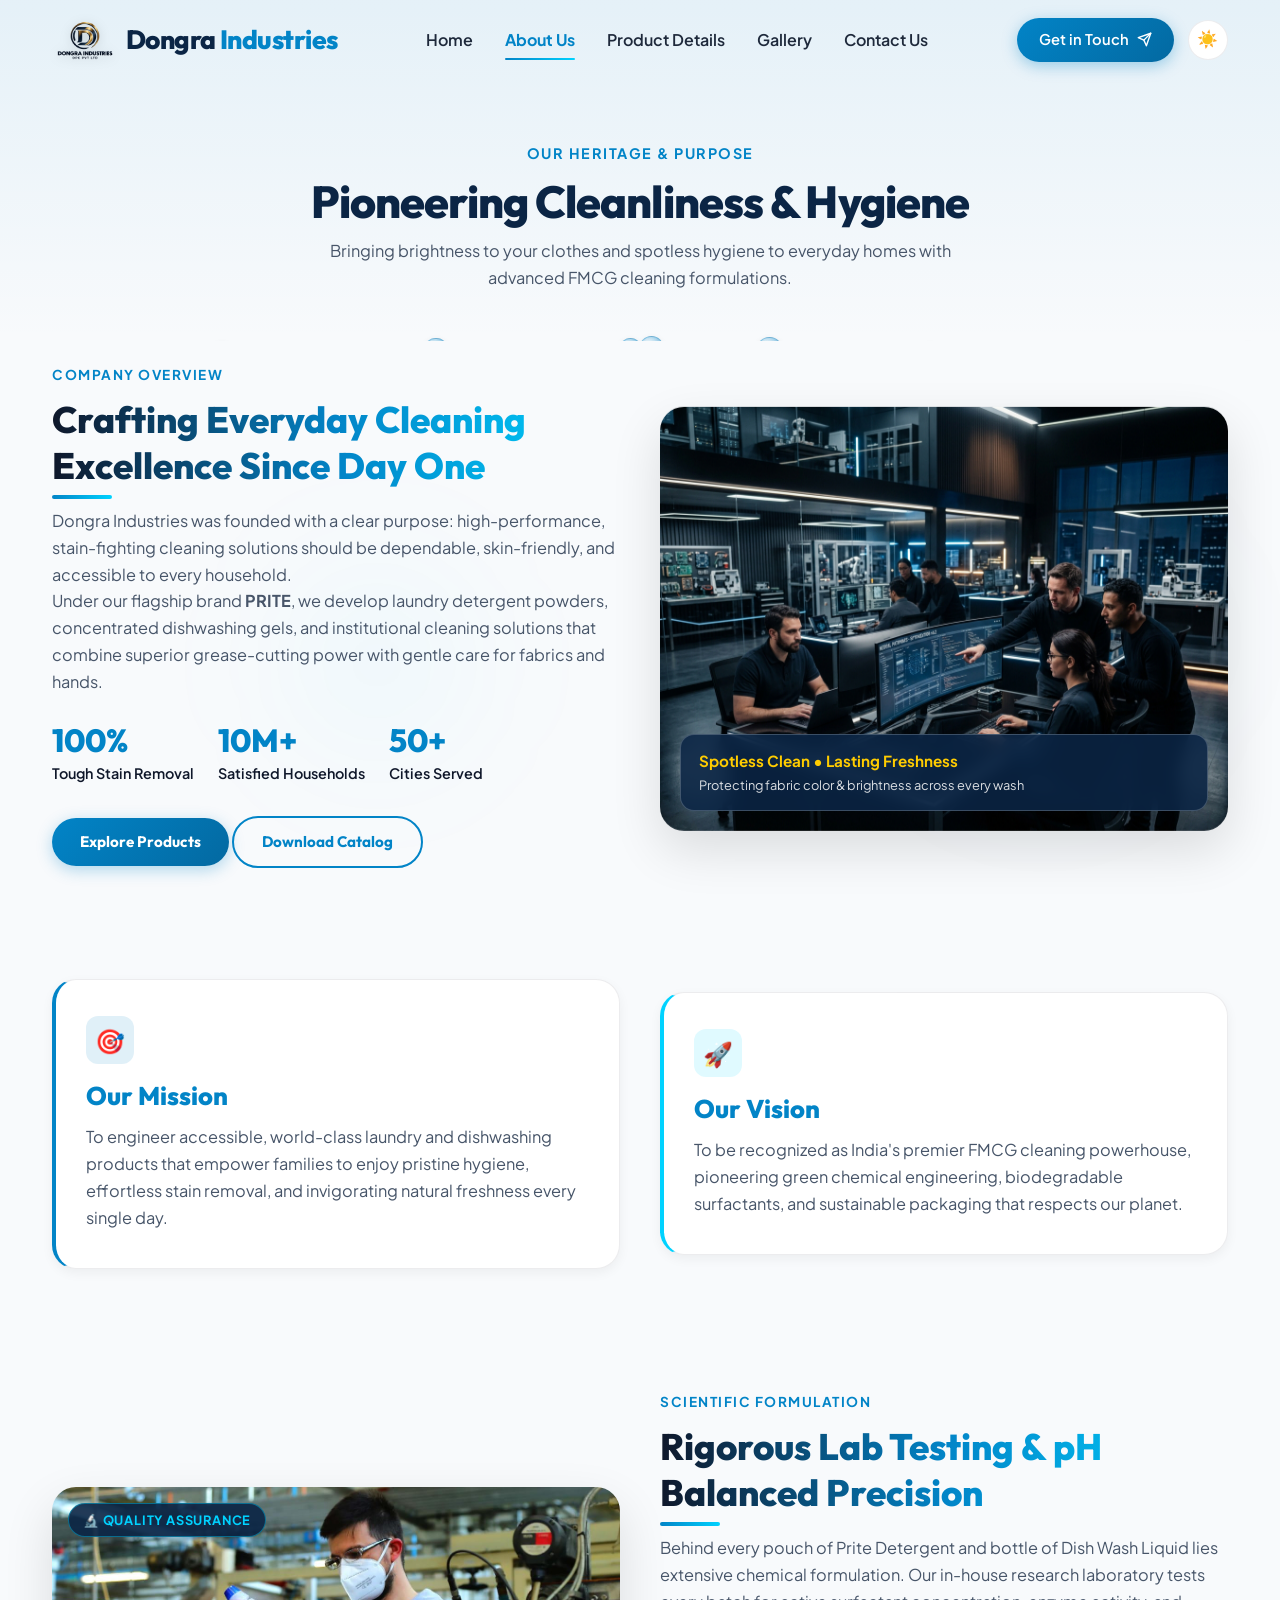
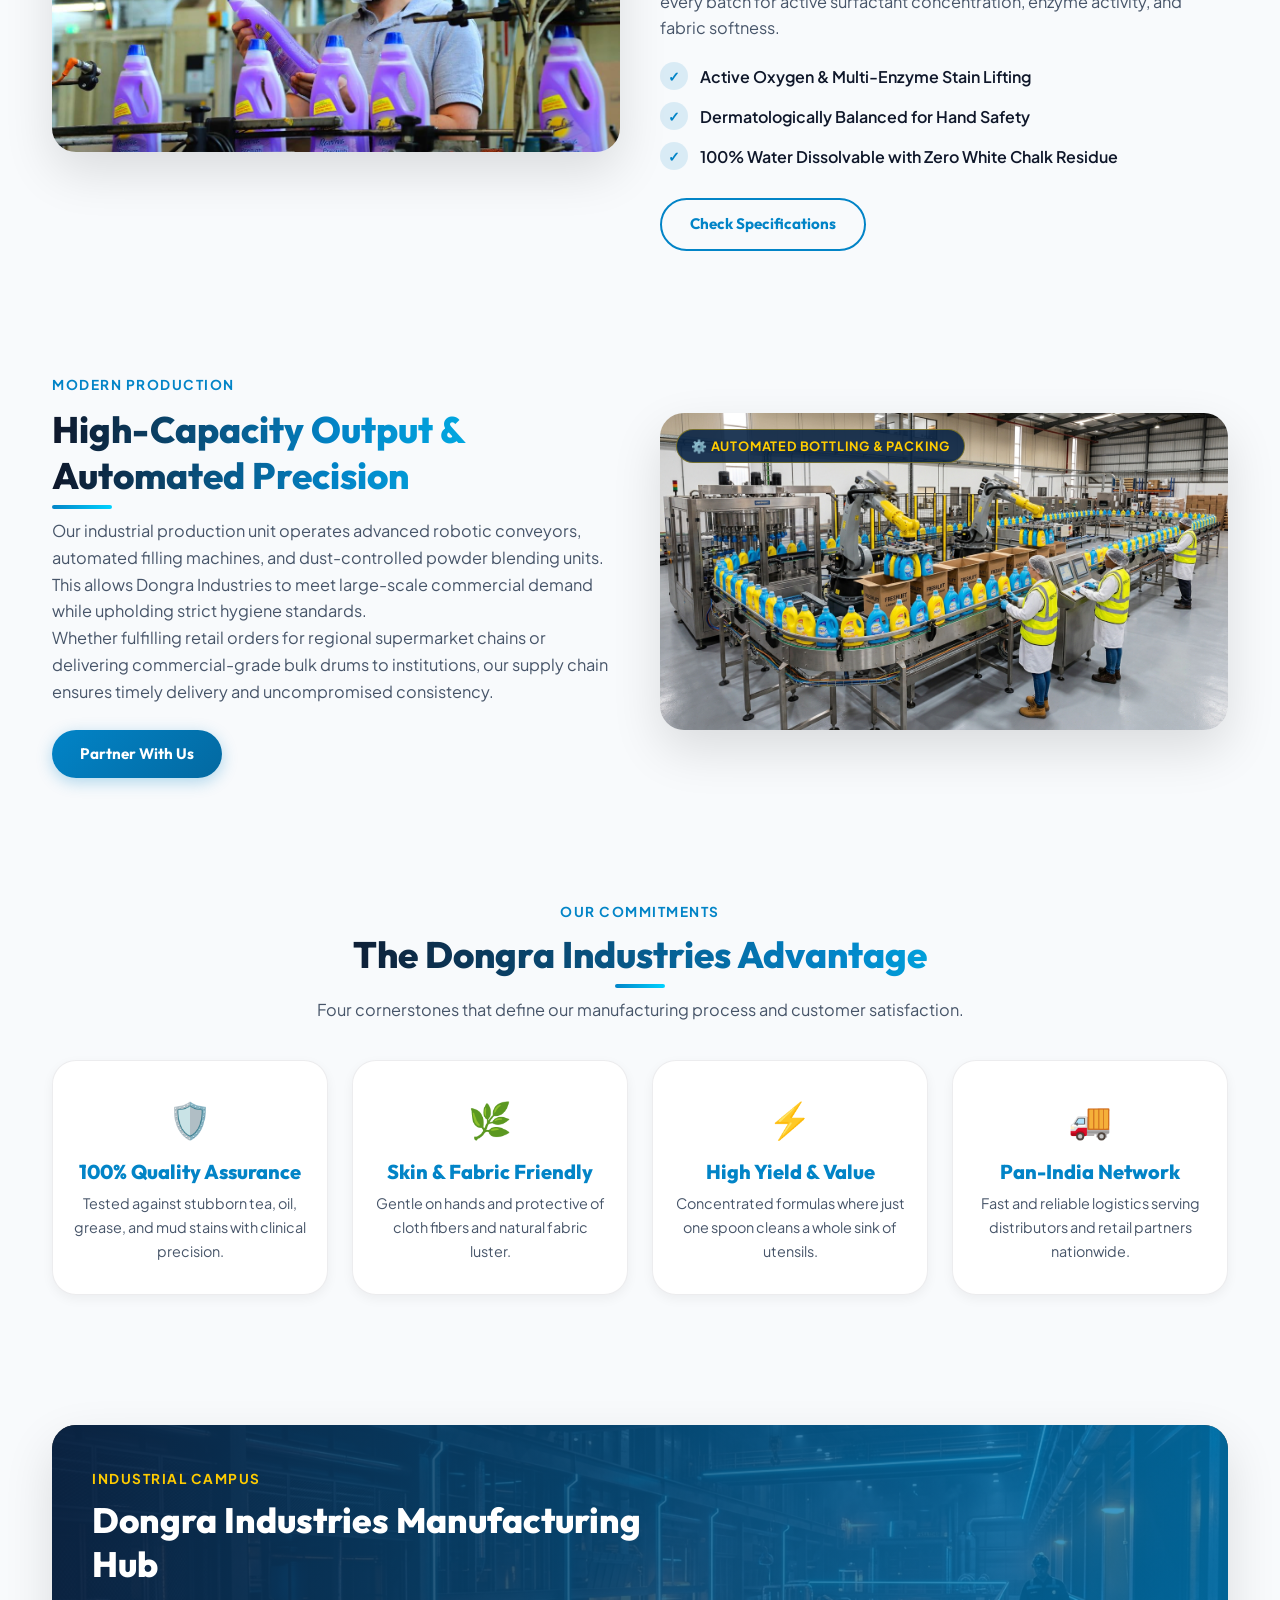
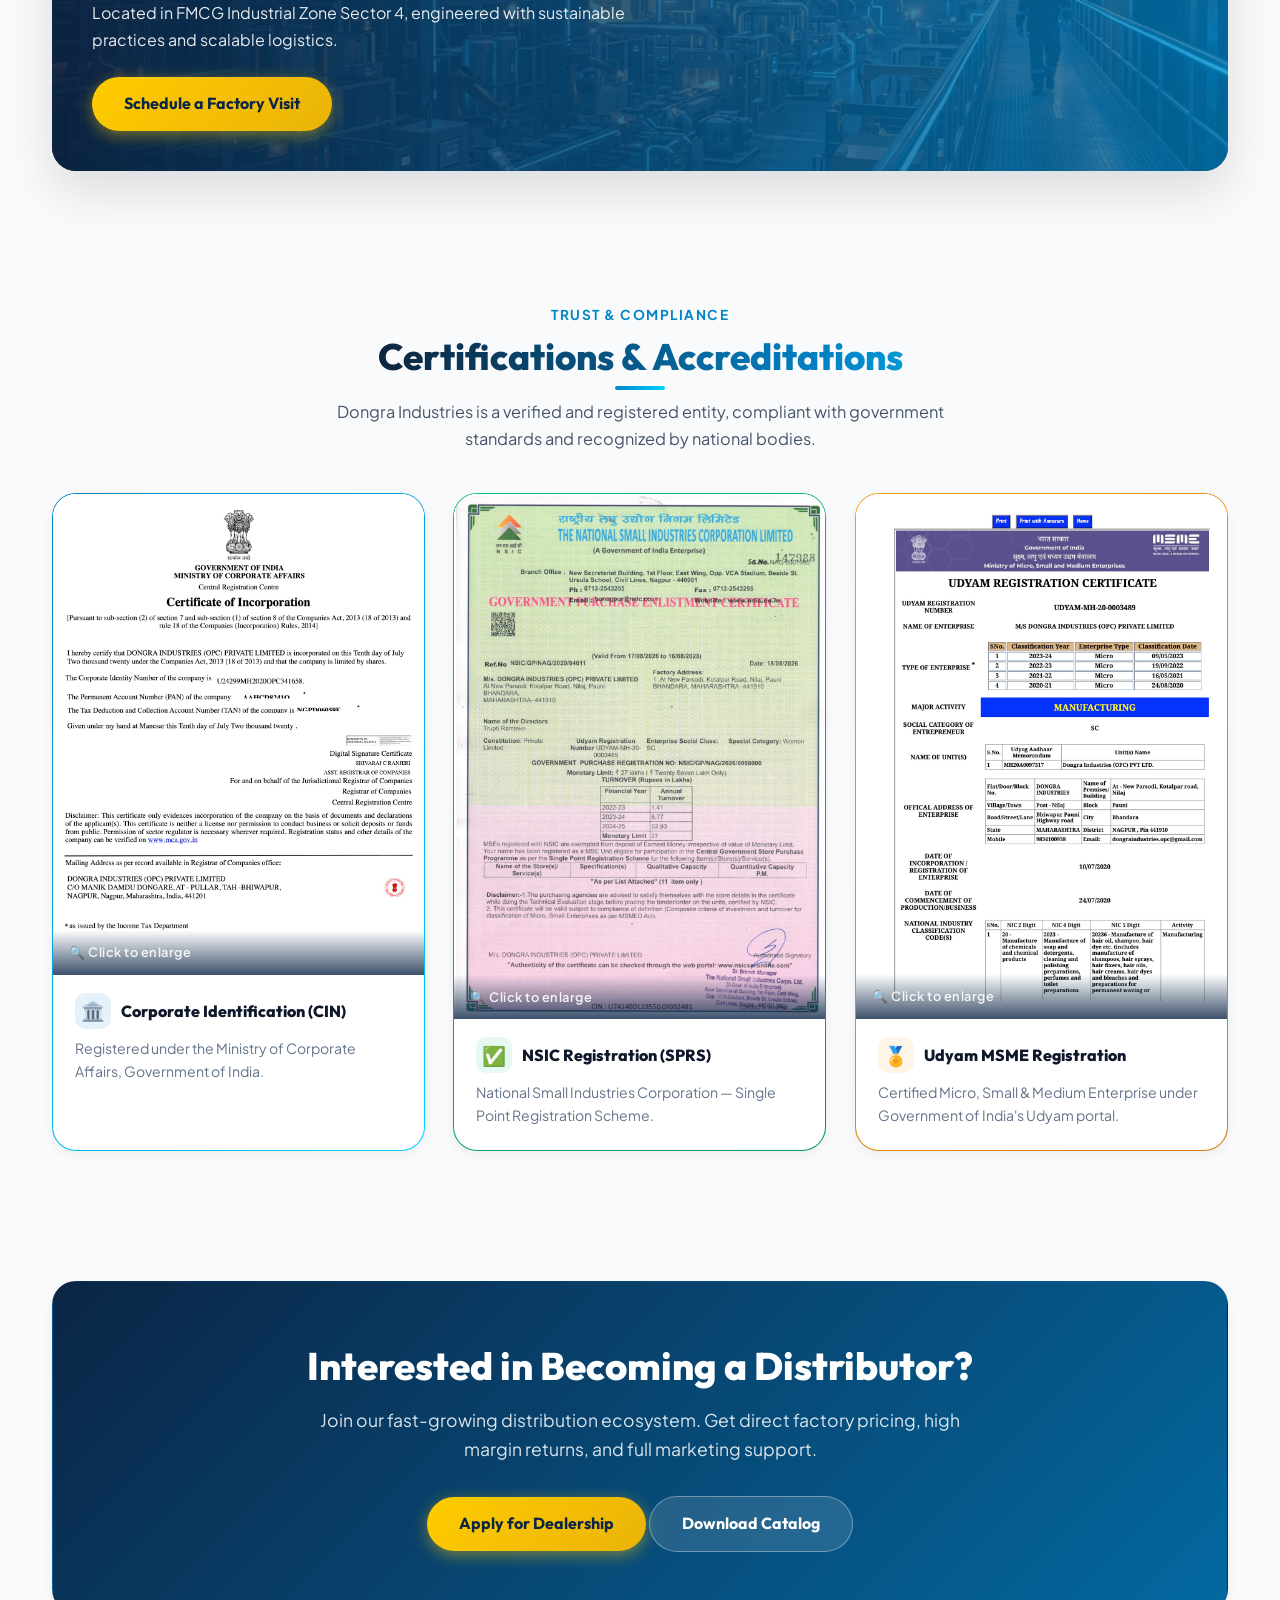
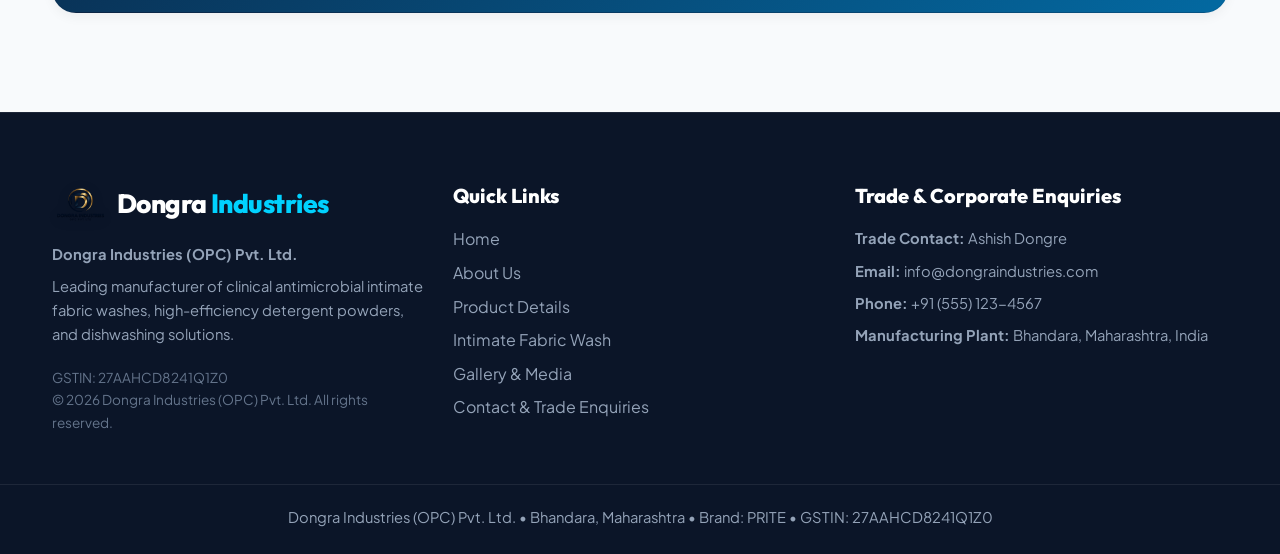
==== about.html @ 1eb32239 "Add Some Changes" ====
<!DOCTYPE html>
<html lang="en">

<head>
    <meta charset="UTF-8">
    <meta name="viewport" content="width=device-width, initial-scale=1.0">

    <!-- Primary SEO Meta Tags -->
    <title>About Us | Dongra Industries - Cleaning Innovation</title>
    <meta name="title" content="About Us | Dongra Industries - Cleaning Innovation">
    <meta name="description"
        content="Learn about Dongra Industries, our journey, manufacturing excellence, quality control labs, and our mission to provide high-quality cleaning detergents and dish wash products.">
    <meta name="keywords"
        content="About Dongra Industries, cleaning products company, detergent manufacturer, Prite detergent history, FMCG cleaning factory">
    <meta name="robots" content="index, follow">
    <link rel="canonical" href="https://dongraindustries.com/about.html">
    <meta name="theme-color" content="#0284c7">

    <!-- Favicon -->
    <link rel="icon" type="image/png" sizes="32x32" href="favicon-32x32.png">
    <link rel="icon" type="image/png" sizes="16x16" href="favicon-16x16.png">
    <link rel="shortcut icon" href="favicon.ico">
    <link rel="apple-touch-icon" sizes="180x180" href="apple-touch-icon.png">

    <!-- Open Graph -->
    <meta property="og:type" content="website">
    <meta property="og:url" content="https://dongraindustries.com/about.html">
    <meta property="og:title" content="About Us | Dongra Industries">
    <meta property="og:description"
        content="Learn about Dongra Industries, our journey, modern automated manufacturing, and our mission to bring premium cleaning products to every home.">
    <meta property="og:image" content="assets/images/quality_lab.jpg">

    <link rel="stylesheet" href="style.css">
</head>

<body>

    <!-- Navigation -->
    <nav>
        <div class="container nav-container">
            <a href="index.html" class="logo">
                <img src="assets/images/logo.png" alt="Dongra Industries Logo" class="logo-img">
                Dongra<span>Industries</span>
            </a>
            <ul class="nav-links">
                <li><a href="index.html">Home</a></li>
                <li><a href="about.html" class="active">About Us</a></li>
                <li><a href="details.html">Product Details</a></li>
                <li><a href="gallery.html">Gallery</a></li>
                <li><a href="contact.html">Contact Us</a></li>
                <li class="mobile-drawer-cta">
                    <a href="contact.html" class="btn btn-primary">
                        Get in Touch
                        <svg viewBox="0 0 24 24" fill="none" stroke="currentColor" stroke-width="2.2" stroke-linecap="round" stroke-linejoin="round" style="width: 15px; height: 15px; margin-left: 6px;">
                            <line x1="22" y1="2" x2="11" y2="13"></line>
                            <polygon points="22 2 15 22 11 13 2 9 22 2"></polygon>
                        </svg>
                    </a>
                </li>
            </ul>
            <div class="nav-right">
                <a href="contact.html" class="btn-nav">
                    Get in Touch
                    <svg viewBox="0 0 24 24" fill="none" stroke="currentColor" stroke-width="2.2" stroke-linecap="round"
                        stroke-linejoin="round">
                        <line x1="22" y1="2" x2="11" y2="13"></line>
                        <polygon points="22 2 15 22 11 13 2 9 22 2"></polygon>
                    </svg>
                </a>
                <button class="theme-toggle" aria-label="Toggle Dark/Light Mode">☀️</button>
                <button class="mobile-menu-toggle" aria-label="Open Navigation Menu">☰</button>
            </div>
        </div>
    </nav>

    <!-- Page Header -->
    <header class="page-header">
        <div class="container">
            <span
                style="color: var(--brand-blue); font-weight: 700; text-transform: uppercase; letter-spacing: 1.5px; font-size: 0.9rem;">Our
                Heritage & Purpose</span>
            <h1 class="animate" style="margin-top: 8px;">Pioneering Cleanliness & Hygiene</h1>
            <p class="animate delay-1" style="max-width: 680px; margin: 0 auto;">Bringing brightness to your clothes and
                spotless hygiene to everyday homes with advanced FMCG cleaning formulations.</p>
        </div>
    </header>

    <!-- 1. Who We Are / Story Section -->
    <section class="container" style="padding-top: 20px;">
        <div class="grid-2">
            <div class="animate">
                <span
                    style="color: var(--brand-blue); font-weight: 700; text-transform: uppercase; letter-spacing: 1.5px; font-size: 0.85rem;">Company
                    Overview</span>
                <h2 class="section-title" style="margin-top: 10px;">Crafting Everyday Cleaning Excellence Since Day One
                </h2>
                <p>Dongra Industries was founded with a clear purpose: high-performance, stain-fighting cleaning
                    solutions should be dependable, skin-friendly, and accessible to every household.</p>
                <p>Under our flagship brand <strong>PRITE</strong>, we develop laundry detergent powders, concentrated
                    dishwashing gels, and institutional cleaning solutions that combine superior grease-cutting power
                    with gentle care for fabrics and hands.</p>

                <div style="display: flex; gap: 24px; margin-top: 24px; flex-wrap: wrap;">
                    <div>
                        <h3 style="color: var(--brand-blue); font-size: 2rem; margin-bottom: 2px;">100%</h3>
                        <p style="font-size: 0.9rem; font-weight: 600; color: var(--text-dark);">Tough Stain Removal</p>
                    </div>
                    <div>
                        <h3 style="color: var(--brand-blue); font-size: 2rem; margin-bottom: 2px;">10M+</h3>
                        <p style="font-size: 0.9rem; font-weight: 600; color: var(--text-dark);">Satisfied Households
                        </p>
                    </div>
                    <div>
                        <h3 style="color: var(--brand-blue); font-size: 2rem; margin-bottom: 2px;">50+</h3>
                        <p style="font-size: 0.9rem; font-weight: 600; color: var(--text-dark);">Cities Served</p>
                    </div>
                </div>

                <div class="btn-group" style="margin-top: 30px;">
                    <a href="details.html" class="btn btn-primary">Explore Products</a>
                    <a href="assets/dongra-industries-catalog.pdf" download="Dongra-Industries-Product-Catalog.pdf"
                        class="btn btn-outline">Download Catalog</a>
                </div>
            </div>

            <div class="animate delay-2" style="position: relative;">
                <img src="assets/images/about_img.jpg" alt="Dongra Clean Fabrics and Laundry Care" class="parallax-img"
                    style="width: 100%; border-radius: 24px; box-shadow: var(--shadow-lg); object-fit: cover; max-height: 460px;"
                    onerror="this.src='assets/images/londary.jpeg'">
                <div
                    style="position: absolute; bottom: 20px; left: 20px; right: 20px; background: rgba(11, 37, 69, 0.88); backdrop-filter: blur(8px); color: #ffffff; padding: 14px 18px; border-radius: 14px; border: 1px solid rgba(255, 255, 255, 0.2);">
                    <div style="font-weight: 700; font-size: 0.95rem; color: #ffcc00;">Spotless Clean • Lasting
                        Freshness</div>
                    <div style="font-size: 0.8rem; color: rgba(255, 255, 255, 0.85); margin-top: 2px;">Protecting fabric
                        color & brightness across every wash</div>
                </div>
            </div>
        </div>
    </section>

    <!-- 2. Vision & Mission -->
    <section class="container" style="padding-top: 30px;">
        <div class="grid-2">
            <div class="card-modern animate" style="border-left: 4px solid var(--brand-blue); padding: 36px 30px;">
                <div
                    style="width: 48px; height: 48px; border-radius: 12px; background: rgba(2, 132, 199, 0.12); color: var(--brand-blue); display: flex; align-items: center; justify-content: center; font-size: 1.5rem; margin-bottom: 16px;">
                    🎯</div>
                <h3 style="margin-bottom: 12px; color: var(--brand-blue); font-size: 1.6rem;">Our Mission</h3>
                <p>To engineer accessible, world-class laundry and dishwashing products that empower families to enjoy
                    pristine hygiene, effortless stain removal, and invigorating natural freshness every single day.</p>
            </div>
            <div class="card-modern animate delay-1"
                style="border-left: 4px solid var(--brand-cyan); padding: 36px 30px;">
                <div
                    style="width: 48px; height: 48px; border-radius: 12px; background: rgba(0, 210, 255, 0.12); color: var(--brand-blue); display: flex; align-items: center; justify-content: center; font-size: 1.5rem; margin-bottom: 16px;">
                    🚀</div>
                <h3 style="margin-bottom: 12px; color: var(--brand-blue); font-size: 1.6rem;">Our Vision</h3>
                <p>To be recognized as India's premier FMCG cleaning powerhouse, pioneering green chemical engineering,
                    biodegradable surfactants, and sustainable packaging that respects our planet.</p>
            </div>
        </div>
    </section>

    <!-- 3. Quality & Laboratory Section -->
    <section class="container" style="padding-top: 40px;">
        <div class="grid-2">
            <div class="animate delay-1" style="position: relative;">
                <img src="assets/images/quality.jpeg" alt="Quality & Lab Testing - Dongra Industries"
                    style="width: 100%; height: auto; border-radius: 24px; box-shadow: var(--shadow-lg); object-fit: contain; display: block;"
                    onerror="this.src='assets/images/quality_lab.jpg'">
                <div
                    style="position: absolute; top: 16px; left: 16px; background: rgba(11, 37, 69, 0.9); color: #00d2ff; padding: 6px 14px; border-radius: 999px; font-size: 0.8rem; font-weight: 700; letter-spacing: 0.8px; text-transform: uppercase; border: 1px solid rgba(0, 210, 255, 0.4);">
                    🔬 Quality Assurance
                </div>
            </div>

            <div class="animate delay-2">
                <span
                    style="color: var(--brand-blue); font-weight: 700; text-transform: uppercase; letter-spacing: 1.5px; font-size: 0.85rem;">Scientific
                    Formulation</span>
                <h2 class="section-title" style="margin-top: 10px;">Rigorous Lab Testing & pH Balanced Precision</h2>
                <p>Behind every pouch of Prite Detergent and bottle of Dish Wash Liquid lies extensive chemical
                    formulation. Our in-house research laboratory tests every batch for active surfactant concentration,
                    enzyme activity, and fabric softness.</p>

                <div style="display: flex; flex-direction: column; gap: 12px; margin: 20px 0 28px;">
                    <div
                        style="display: flex; align-items: center; gap: 12px; font-weight: 600; color: var(--text-dark);">
                        <span
                            style="width: 28px; height: 28px; border-radius: 50%; background: rgba(2, 132, 199, 0.12); color: var(--brand-blue); display: flex; align-items: center; justify-content: center; font-size: 0.85rem;">✓</span>
                        Active Oxygen & Multi-Enzyme Stain Lifting
                    </div>
                    <div
                        style="display: flex; align-items: center; gap: 12px; font-weight: 600; color: var(--text-dark);">
                        <span
                            style="width: 28px; height: 28px; border-radius: 50%; background: rgba(2, 132, 199, 0.12); color: var(--brand-blue); display: flex; align-items: center; justify-content: center; font-size: 0.85rem;">✓</span>
                        Dermatologically Balanced for Hand Safety
                    </div>
                    <div
                        style="display: flex; align-items: center; gap: 12px; font-weight: 600; color: var(--text-dark);">
                        <span
                            style="width: 28px; height: 28px; border-radius: 50%; background: rgba(2, 132, 199, 0.12); color: var(--brand-blue); display: flex; align-items: center; justify-content: center; font-size: 0.85rem;">✓</span>
                        100% Water Dissolvable with Zero White Chalk Residue
                    </div>
                </div>

                <a href="details.html" class="btn btn-outline">Check Specifications</a>
            </div>
        </div>
    </section>

    <!-- 4. High-Tech Manufacturing Plant (NEW IMAGE) -->
    <section class="container" style="padding-top: 40px;">
        <div class="grid-2" style="direction: rtl;">
            <div class="animate delay-1" style="direction: ltr; position: relative;">
                <img src="assets/images/factory_packaging.jpg" alt="Dongra Automated Packaging & Bottling Facility"
                    style="width: 100%; border-radius: 24px; box-shadow: var(--shadow-lg); object-fit: cover; max-height: 440px;"
                    onerror="this.src='assets/images/hero_bg.jpg'">
                <div
                    style="position: absolute; top: 16px; left: 16px; background: rgba(11, 37, 69, 0.9); color: #ffcc00; padding: 6px 14px; border-radius: 999px; font-size: 0.8rem; font-weight: 700; letter-spacing: 0.8px; text-transform: uppercase; border: 1px solid rgba(255, 204, 0, 0.4);">
                    ⚙️ Automated Bottling & Packing
                </div>
            </div>

            <div class="animate delay-2" style="direction: ltr;">
                <span
                    style="color: var(--brand-blue); font-weight: 700; text-transform: uppercase; letter-spacing: 1.5px; font-size: 0.85rem;">Modern
                    Production</span>
                <h2 class="section-title" style="margin-top: 10px;">High-Capacity Output & Automated Precision</h2>
                <p>Our industrial production unit operates advanced robotic conveyors, automated filling machines, and
                    dust-controlled powder blending units. This allows Dongra Industries to meet large-scale commercial
                    demand while upholding strict hygiene standards.</p>
                <p>Whether fulfilling retail orders for regional supermarket chains or delivering commercial-grade bulk
                    drums to institutions, our supply chain ensures timely delivery and uncompromised consistency.</p>

                <div style="margin-top: 24px;">
                    <a href="contact.html" class="btn btn-primary">Partner With Us</a>
                </div>
            </div>
        </div>
    </section>

    <!-- 5. Core Pillars / Why Choose Dongra -->
    <section class="container" style="padding-top: 40px;">
        <div style="text-align: center; max-width: 650px; margin: 0 auto 36px;">
            <span
                style="color: var(--brand-blue); font-weight: 700; text-transform: uppercase; letter-spacing: 1.5px; font-size: 0.85rem;">Our
                Commitments</span>
            <h2 class="section-title" style="margin-top: 8px;">The Dongra Industries Advantage </h2>
            <p>Four cornerstones that define our manufacturing process and customer satisfaction.</p>
        </div>

        <div class="grid-4">
            <div class="card-modern animate delay-1" style="text-align: center; padding: 30px 20px;">
                <div style="font-size: 2.2rem; margin-bottom: 12px;">🛡️</div>
                <h4 style="margin-bottom: 8px; color: var(--brand-blue);">100% Quality Assurance</h4>
                <p style="font-size: 0.9rem;">Tested against stubborn tea, oil, grease, and mud stains with clinical
                    precision.</p>
            </div>
            <div class="card-modern animate delay-2" style="text-align: center; padding: 30px 20px;">
                <div style="font-size: 2.2rem; margin-bottom: 12px;">🌿</div>
                <h4 style="margin-bottom: 8px; color: var(--brand-blue);">Skin & Fabric Friendly</h4>
                <p style="font-size: 0.9rem;">Gentle on hands and protective of cloth fibers and natural fabric luster.
                </p>
            </div>
            <div class="card-modern animate delay-3" style="text-align: center; padding: 30px 20px;">
                <div style="font-size: 2.2rem; margin-bottom: 12px;">⚡</div>
                <h4 style="margin-bottom: 8px; color: var(--brand-blue);">High Yield & Value</h4>
                <p style="font-size: 0.9rem;">Concentrated formulas where just one spoon cleans a whole sink of
                    utensils.</p>
            </div>
            <div class="card-modern animate delay-4" style="text-align: center; padding: 30px 20px;">
                <div style="font-size: 2.2rem; margin-bottom: 12px;">🚚</div>
                <h4 style="margin-bottom: 8px; color: var(--brand-blue);">Pan-India Network</h4>
                <p style="font-size: 0.9rem;">Fast and reliable logistics serving distributors and retail partners
                    nationwide.</p>
            </div>
        </div>
    </section>

    <!-- 6. Facility Banner Section -->
    <section class="container" style="padding-top: 50px;">
        <div
            style="position: relative; border-radius: 24px; overflow: hidden; box-shadow: var(--shadow-lg); min-height: 280px; display: flex; align-items: center; padding: clamp(24px, 5vw, 40px);">
            <img src="assets/images/hero_bg.jpg" alt="Dongra Industries Manufacturing Campus"
                style="position: absolute; top: 0; left: 0; width: 100%; height: 100%; object-fit: cover; z-index: 1;">
            <div
                style="position: absolute; top: 0; left: 0; width: 100%; height: 100%; background: linear-gradient(90deg, rgba(11, 37, 69, 0.92) 0%, rgba(2, 132, 199, 0.75) 100%); z-index: 2;">
            </div>
            <div style="position: relative; z-index: 3; color: #ffffff; max-width: 600px;">
                <span
                    style="color: #ffcc00; font-weight: 700; text-transform: uppercase; letter-spacing: 1.5px; font-size: 0.85rem;">Industrial
                    Campus</span>
                <h2 style="color: #ffffff; font-size: 2.2rem; margin: 8px 0 14px;">Dongra Industries Manufacturing Hub
                </h2>
                <p style="color: rgba(255, 255, 255, 0.9); font-size: 1rem; margin-bottom: 24px;">Located in FMCG
                    Industrial Zone Sector 4, engineered with sustainable practices and scalable logistics.</p>
                <a href="contact.html" class="btn btn-yellow">Schedule a Factory Visit</a>
            </div>
        </div>
    </section>

    <!-- 7. Certifications & Accreditations -->
    <section class="container" style="padding-top: 50px;">
        <div style="text-align: center; max-width: 650px; margin: 0 auto 40px;">
            <span style="color: var(--brand-blue); font-weight: 700; text-transform: uppercase; letter-spacing: 1.5px; font-size: 0.85rem;">Trust & Compliance</span>
            <h2 class="section-title" style="margin-top: 8px;">Certifications & Accreditations</h2>
            <p>Dongra Industries is a verified and registered entity, compliant with government standards and recognized by national bodies.</p>
        </div>

        <div class="grid-3">
            <!-- Certificate 1: CIN -->
            <div class="card-modern animate delay-1" style="padding: 0; overflow: hidden; position: relative; border: 1px solid transparent; background-image: linear-gradient(var(--bg-card), var(--bg-card)), linear-gradient(135deg, var(--brand-blue), var(--brand-cyan, #00d2ff)); background-origin: border-box; background-clip: padding-box, border-box;">
                <div style="position: relative; overflow: hidden; cursor: pointer; background: #f8fafc;" onclick="openCertModal('assets/images/cert-corporate-cin.jpg', 'Corporate Identification Number (CIN)')">
                    <img src="assets/images/cert-corporate-cin.jpg" alt="Corporate Identification Number - MCA" style="width: 100%; height: auto; object-fit: contain; display: block; transition: transform 0.5s ease;" oncontextmenu="return false;" draggable="false">
                    <div style="position: absolute; bottom: 0; left: 0; right: 0; background: linear-gradient(180deg, transparent, rgba(11, 37, 69, 0.8)); padding: 12px 16px; display: flex; align-items: center; gap: 6px;">
                        <span style="color: #ffffff; font-size: 0.8rem; font-weight: 600; letter-spacing: 0.5px; opacity: 0.9;">🔍 Click to enlarge</span>
                    </div>
                </div>
                <div style="padding: 18px 22px 22px;">
                    <div style="display: flex; align-items: center; gap: 10px; margin-bottom: 8px;">
                        <div style="width: 36px; height: 36px; border-radius: 10px; background: rgba(2, 132, 199, 0.1); color: var(--brand-blue); display: flex; align-items: center; justify-content: center; font-size: 1.2rem; flex-shrink: 0;">🏛️</div>
                        <h4 style="color: var(--text-dark); font-size: 1rem; margin: 0;">Corporate Identification (CIN)</h4>
                    </div>
                    <p style="font-size: 0.88rem; color: var(--text-muted); margin: 0;">Registered under the Ministry of Corporate Affairs, Government of India.</p>
                </div>
            </div>

            <!-- Certificate 2: NSIC -->
            <div class="card-modern animate delay-2" style="padding: 0; overflow: hidden; position: relative; border: 1px solid transparent; background-image: linear-gradient(var(--bg-card), var(--bg-card)), linear-gradient(135deg, #10b981, #059669); background-origin: border-box; background-clip: padding-box, border-box;">
                <div style="position: relative; overflow: hidden; cursor: pointer; background: #f8fafc;" onclick="openCertModal('assets/images/cert-nsic.jpg', 'NSIC Certificate (SPRS)')">
                    <img src="assets/images/cert-nsic.jpg" alt="NSIC Certificate - SPRS Dongra Industries" style="width: 100%; height: auto; object-fit: contain; display: block; transition: transform 0.5s ease;" oncontextmenu="return false;" draggable="false">
                    <div style="position: absolute; bottom: 0; left: 0; right: 0; background: linear-gradient(180deg, transparent, rgba(11, 37, 69, 0.8)); padding: 12px 16px; display: flex; align-items: center; gap: 6px;">
                        <span style="color: #ffffff; font-size: 0.8rem; font-weight: 600; letter-spacing: 0.5px; opacity: 0.9;">🔍 Click to enlarge</span>
                    </div>
                </div>
                <div style="padding: 18px 22px 22px;">
                    <div style="display: flex; align-items: center; gap: 10px; margin-bottom: 8px;">
                        <div style="width: 36px; height: 36px; border-radius: 10px; background: rgba(16, 185, 129, 0.1); color: #10b981; display: flex; align-items: center; justify-content: center; font-size: 1.2rem; flex-shrink: 0;">✅</div>
                        <h4 style="color: var(--text-dark); font-size: 1rem; margin: 0;">NSIC Registration (SPRS)</h4>
                    </div>
                    <p style="font-size: 0.88rem; color: var(--text-muted); margin: 0;">National Small Industries Corporation — Single Point Registration Scheme.</p>
                </div>
            </div>

            <!-- Certificate 3: Udyam MSME -->
            <div class="card-modern animate delay-3" style="padding: 0; overflow: hidden; position: relative; border: 1px solid transparent; background-image: linear-gradient(var(--bg-card), var(--bg-card)), linear-gradient(135deg, #f59e0b, #d97706); background-origin: border-box; background-clip: padding-box, border-box;">
                <div style="position: relative; overflow: hidden; cursor: pointer; background: #f8fafc;" onclick="openCertModal('assets/images/cert-udyam.jpg', 'Udyam Registration Certificate (MSME)')">
                    <img src="assets/images/cert-udyam.jpg" alt="Udyam MSME Registration Certificate" style="width: 100%; height: auto; object-fit: contain; display: block; transition: transform 0.5s ease;" oncontextmenu="return false;" draggable="false">
                    <div style="position: absolute; bottom: 0; left: 0; right: 0; background: linear-gradient(180deg, transparent, rgba(11, 37, 69, 0.8)); padding: 12px 16px; display: flex; align-items: center; gap: 6px;">
                        <span style="color: #ffffff; font-size: 0.8rem; font-weight: 600; letter-spacing: 0.5px; opacity: 0.9;">🔍 Click to enlarge</span>
                    </div>
                </div>
                <div style="padding: 18px 22px 22px;">
                    <div style="display: flex; align-items: center; gap: 10px; margin-bottom: 8px;">
                        <div style="width: 36px; height: 36px; border-radius: 10px; background: rgba(245, 158, 11, 0.1); color: #f59e0b; display: flex; align-items: center; justify-content: center; font-size: 1.2rem; flex-shrink: 0;">🏅</div>
                        <h4 style="color: var(--text-dark); font-size: 1rem; margin: 0;">Udyam MSME Registration</h4>
                    </div>
                    <p style="font-size: 0.88rem; color: var(--text-muted); margin: 0;">Certified Micro, Small & Medium Enterprise under Government of India's Udyam portal.</p>
                </div>
            </div>
        </div>
    </section>

    <!-- Certificate Lightbox Modal -->
    <div id="certModal" style="display: none; position: fixed; inset: 0; z-index: 10000; background: rgba(0, 0, 0, 0.92); backdrop-filter: blur(10px); -webkit-backdrop-filter: blur(10px); overflow-y: auto; padding: 40px 24px; cursor: zoom-out;" onclick="closeCertModal()">
        <div style="position: relative; max-width: 700px; width: 100%; margin: 0 auto; animation: fadeInSlide 0.35s ease;" onclick="event.stopPropagation()">
            <button onclick="closeCertModal()" style="position: sticky; top: 0; float: right; width: 44px; height: 44px; border-radius: 50%; background: #ffffff; color: #0f172a; border: none; font-size: 1.4rem; cursor: pointer; box-shadow: 0 4px 20px rgba(0,0,0,0.4); display: flex; align-items: center; justify-content: center; z-index: 10; margin-bottom: -22px; transition: transform 0.2s ease;">✕</button>
            <img id="certModalImg" src="" alt="" style="width: 100%; height: auto; border-radius: 12px; box-shadow: 0 20px 60px rgba(0, 0, 0, 0.5); user-select: none; -webkit-user-select: none; display: block;" oncontextmenu="return false;" draggable="false">
            <p id="certModalTitle" style="text-align: center; color: #ffffff; font-weight: 700; font-size: 1.1rem; margin-top: 20px; padding-bottom: 20px;"></p>
        </div>
    </div>

    <script>
        function openCertModal(imgSrc, title) {
            const modal = document.getElementById('certModal');
            document.getElementById('certModalImg').src = imgSrc;
            document.getElementById('certModalImg').alt = title;
            document.getElementById('certModalTitle').textContent = title;
            modal.style.display = 'flex';
            document.body.style.overflow = 'hidden';
        }
        function closeCertModal() {
            document.getElementById('certModal').style.display = 'none';
            document.body.style.overflow = '';
        }
        document.addEventListener('keydown', (e) => {
            if (e.key === 'Escape') closeCertModal();
        });
    </script>

    <!-- 8. Dealership CTA -->
    <section class="container" style="padding-top: 50px; padding-bottom: 100px; text-align: center;">
        <div class="card-modern animate"
            style="background: linear-gradient(135deg, #0b2545, #0369a1); color: #ffffff; padding: clamp(36px, 6vw, 60px) clamp(20px, 4vw, 40px);">
            <h2 style="color: #ffffff; margin-bottom: 16px; font-size: clamp(1.8rem, 4vw, 2.4rem);">Interested in Becoming a Distributor?
            </h2>
            <p style="color: rgba(255, 255, 255, 0.85); max-width: 650px; margin: 0 auto 32px; font-size: clamp(0.95rem, 2vw, 1.1rem);">
                Join our fast-growing distribution ecosystem. Get direct factory pricing, high margin returns, and full
                marketing support.
            </p>
            <div class="btn-group" style="justify-content: center;">
                <a href="contact.html" class="btn-yellow">Apply for Dealership</a>
                <a href="assets/dongra-industries-catalog.pdf" download="Dongra-Industries-Product-Catalog.pdf"
                    class="btn-glass">Download Catalog</a>
            </div>
        </div>
    </section>

    <!-- Footer -->
    <footer>
        <div class="container grid-3">
            <div>
                <a href="index.html" class="logo" style="color: #ffffff; margin-bottom: 16px;">
                    <img src="assets/images/logo.png" alt="Dongra Industries Logo" class="logo-img" style="height: 38px;">
                    Dongra<span style="color: var(--brand-cyan);">Industries</span>
                </a>
                <p style="margin-bottom: 8px;"><strong>Dongra Industries (OPC) Pvt. Ltd.</strong></p>
                <p style="margin-bottom: 20px;">Leading manufacturer of clinical antimicrobial intimate fabric washes, high-efficiency detergent powders, and dishwashing solutions.</p>
                <p style="font-size: 0.85rem; color: #64748b;">GSTIN: 27AAHCD8241Q1Z0<br>© 2026 Dongra Industries (OPC) Pvt. Ltd. All rights reserved.</p>
            </div>
            <div>
                <h4 style="color: #ffffff; margin-bottom: 18px;">Quick Links</h4>
                <ul>
                    <li><a href="index.html">Home</a></li>
                    <li><a href="about.html">About Us</a></li>
                    <li><a href="details.html">Product Details</a></li>
                    <li><a href="details.html#intimate-wash">Intimate Fabric Wash</a></li>
                    <li><a href="gallery.html">Gallery & Media</a></li>
                    <li><a href="contact.html">Contact & Trade Enquiries</a></li>
                </ul>
            </div>
            <div>
                <h4 style="color: #ffffff; margin-bottom: 18px;">Trade & Corporate Enquiries</h4>
                <p style="margin-bottom: 8px;"><strong>Trade Contact:</strong> Ashish Dongre</p>
                <p style="margin-bottom: 8px;"><strong>Email:</strong> info@dongraindustries.com</p>
                <p style="margin-bottom: 8px;"><strong>Phone:</strong> +91 (555) 123-4567</p>
                <p style="margin-bottom: 16px;"><strong>Manufacturing Plant:</strong> Bhandara, Maharashtra, India</p>
            </div>
        </div>
        <div class="footer-bottom">
            <p>Dongra Industries (OPC) Pvt. Ltd. • Bhandara, Maharashtra • Brand: PRITE • GSTIN: 27AAHCD8241Q1Z0</p>
        </div>
    </footer>

    <script src="script.js"></script>
</body>

</html>
---- style.css ----
@import url('https://fonts.googleapis.com/css2?family=Outfit:wght@400;500;600;700;800;900&family=Plus+Jakarta+Sans:wght@300;400;500;600;700;800&display=swap');

:root {
  /* Brand Color Palette */
  --font-heading: 'Outfit', sans-serif;
  --font-body: 'Plus Jakarta Sans', sans-serif;

  --brand-navy: #0b2545;
  --brand-blue: #0284c7;
  --brand-blue-hover: #0369a1;
  --brand-cyan: #00d2ff;
  --brand-cyan-glow: rgba(0, 210, 255, 0.4);
  --brand-yellow: #ffcc00;
  --brand-yellow-hover: #eab308;
  --brand-yellow-shadow: rgba(255, 204, 0, 0.45);
  
  --bg-page: #f8fafc;
  --bg-white: #ffffff;
  --bg-card: #ffffff;
  --bg-glass: rgba(15, 23, 42, 0.82);
  --border-glass: rgba(255, 255, 255, 0.22);
  --border-light: rgba(15, 23, 42, 0.08);

  --text-dark: #0f172a;
  --text-body: #475569;
  --text-muted: #64748b;
  --text-light: #ffffff;

  --nav-bg-scrolled: rgba(255, 255, 255, 0.95);
  --nav-text: #1e293b;
  --footer-bg: #0b1528;
  --footer-text: #94a3b8;

  --radius-sm: 10px;
  --radius-md: 16px;
  --radius-lg: 24px;
  --radius-full: 9999px;

  --shadow-sm: 0 4px 12px rgba(0, 0, 0, 0.05);
  --shadow-md: 0 10px 30px rgba(0, 0, 0, 0.08);
  --shadow-lg: 0 20px 50px rgba(0, 0, 0, 0.12);
  --shadow-glass: 0 20px 50px rgba(0, 0, 0, 0.35);

  --transition-smooth: all 0.35s cubic-bezier(0.25, 1, 0.5, 1);
}

/* Dark Theme Support */
:root[data-theme="dark"] {
  --bg-page: #090e17;
  --bg-white: #111a28;
  --bg-card: #141e30;
  --border-light: rgba(255, 255, 255, 0.08);
  --text-dark: #f8fafc;
  --text-body: #94a3b8;
  --text-muted: #64748b;
  --nav-bg-scrolled: rgba(9, 14, 23, 0.95);
  --nav-text: #f8fafc;
  --footer-bg: #060910;
  --hero-bg: #090e17;
  --section-bg: #090e17;
}

:root {
  --hero-bg: #f8fafc;
  --section-bg: #f8fafc;
}

* {
  margin: 0;
  padding: 0;
  box-sizing: border-box;
}

html {
  scroll-behavior: smooth;
  overflow-x: hidden;
  width: 100%;
}

body {
  font-family: var(--font-body);
  background-color: var(--bg-page);
  color: var(--text-dark);
  line-height: 1.6;
  overflow-x: hidden;
  width: 100%;
  position: relative;
  -webkit-font-smoothing: antialiased;
}

/* Fluid Typography */
h1, h2, h3, h4, h5, h6 {
  font-family: var(--font-heading);
  font-weight: 800;
  line-height: 1.25;
  color: var(--text-dark);
  word-wrap: break-word;
  overflow-wrap: break-word;
}

h1 {
  font-size: clamp(1.85rem, 5vw, 3.2rem);
  letter-spacing: -0.02em;
}

h2 {
  font-size: clamp(1.5rem, 3.8vw, 2.3rem);
  margin-bottom: 1.2rem;
  position: relative;
}

h3 {
  font-size: clamp(1.2rem, 2.6vw, 1.75rem);
}

h4 {
  font-size: clamp(1.02rem, 2vw, 1.25rem);
}

h2.section-title::after {
  content: '';
  position: absolute;
  left: 0;
  bottom: -10px;
  width: 50px;
  height: 4px;
  border-radius: 2px;
  background: linear-gradient(90deg, var(--brand-blue), var(--brand-cyan));
}

/* Centered Section Titles */
.text-center h2.section-title::after,
h2.section-title.centered::after,
[style*="text-align: center"] > h2.section-title::after,
[style*="text-align: center"] > * > h2.section-title::after {
  left: 50%;
  transform: translateX(-50%);
}

p {
  color: var(--text-body);
  font-size: clamp(0.92rem, 1.5vw, 1.02rem);
  line-height: 1.65;
}

img {
  max-width: 100%;
  height: auto;
}

/* Layout Utilities */
.container {
  width: 100%;
  max-width: 1240px;
  margin: 0 auto;
  padding-left: clamp(16px, 4vw, 32px);
  padding-right: clamp(16px, 4vw, 32px);
}

section {
  padding: clamp(48px, 8vw, 80px) 0;
  position: relative;
}

/* ==========================================================================
   Navigation Bar
   ========================================================================== */
nav {
  position: absolute;
  top: 0;
  left: 0;
  width: 100%;
  padding: 18px 0;
  z-index: 1000;
  transition: var(--transition-smooth);
}

nav.scrolled {
  position: fixed;
  background: var(--nav-bg-scrolled);
  backdrop-filter: blur(14px);
  -webkit-backdrop-filter: blur(14px);
  padding: 10px 0;
  box-shadow: 0 4px 20px rgba(0, 0, 0, 0.08);
  border-bottom: 1px solid var(--border-light);
}

.nav-container {
  display: flex;
  justify-content: space-between;
  align-items: center;
  position: relative;
}

/* Brand Logo */
.logo {
  font-family: var(--font-heading);
  font-size: clamp(1.2rem, 3.5vw, 1.65rem);
  font-weight: 800;
  color: var(--brand-navy);
  text-decoration: none;
  display: flex;
  align-items: center;
  letter-spacing: -0.02em;
  transition: var(--transition-smooth);
  white-space: nowrap;
}

:root[data-theme="dark"] .logo {
  color: #ffffff;
}

.logo span {
  color: var(--brand-blue);
  margin-left: 4px;
}

.logo-img {
  height: clamp(34px, 4.5vw, 44px);
  width: auto;
  border-radius: 8px;
  object-fit: contain;
  margin-right: 8px;
  filter: drop-shadow(0 2px 6px rgba(0,0,0,0.15));
  transition: var(--transition-smooth);
}

.logo:hover {
  transform: scale(1.02);
}

/* Nav Links */
.nav-links {
  display: flex;
  gap: clamp(16px, 2.5vw, 32px);
  list-style: none;
  align-items: center;
}

.nav-links a {
  color: var(--nav-text);
  text-decoration: none;
  font-weight: 600;
  font-size: 1rem;
  transition: var(--transition-smooth);
  position: relative;
  padding: 6px 0;
}

.nav-links a::after {
  content: '';
  position: absolute;
  bottom: 0;
  left: 0;
  width: 0;
  height: 3px;
  border-radius: 2px;
  background: var(--brand-blue);
  transition: var(--transition-smooth);
}

.nav-links a:hover {
  color: var(--brand-blue);
}

.nav-links a:hover::after,
.nav-links a.active::after {
  width: 100%;
}

.nav-links a.active {
  color: var(--brand-blue);
  font-weight: 700;
}

/* Mobile Drawer CTA: Hidden on desktop */
.mobile-drawer-cta {
  display: none !important;
}

/* Mobile Navigation Backdrop */
.mobile-nav-backdrop {
  display: none;
  position: fixed;
  top: 0;
  left: 0;
  width: 100vw;
  height: 100vh;
  background: rgba(15, 23, 42, 0.5);
  backdrop-filter: blur(4px);
  -webkit-backdrop-filter: blur(4px);
  z-index: 998;
  opacity: 0;
  transition: opacity 0.3s ease;
  pointer-events: none;
}

.mobile-nav-backdrop.active {
  display: block;
  opacity: 1;
  pointer-events: auto;
}

/* Right Nav Controls */
.nav-right {
  display: flex;
  align-items: center;
  gap: clamp(8px, 2vw, 14px);
}

.btn-nav {
  background: linear-gradient(135deg, #0284c7, #0369a1);
  color: #ffffff !important;
  padding: 10px 22px;
  border-radius: var(--radius-full);
  font-weight: 600;
  font-size: 0.92rem;
  text-decoration: none;
  display: inline-flex;
  align-items: center;
  gap: 8px;
  box-shadow: 0 4px 15px rgba(2, 132, 199, 0.35);
  transition: var(--transition-smooth);
  border: none;
  white-space: nowrap;
}

.btn-nav svg {
  width: 15px;
  height: 15px;
  transition: transform 0.3s ease;
}

.btn-nav:hover {
  transform: translateY(-2px);
  box-shadow: 0 8px 22px rgba(2, 132, 199, 0.45);
}

.btn-nav:hover svg {
  transform: translateX(3px) rotate(-10deg);
}

.theme-toggle {
  background: var(--bg-white);
  border: 1px solid var(--border-light);
  color: var(--text-dark);
  width: 40px;
  height: 40px;
  min-width: 40px;
  border-radius: 50%;
  cursor: pointer;
  display: flex;
  align-items: center;
  justify-content: center;
  font-size: 1.05rem;
  transition: var(--transition-smooth);
}

.theme-toggle:hover {
  background: var(--bg-card);
  transform: rotate(20deg);
  box-shadow: var(--shadow-sm);
}

:root[data-theme="dark"] .theme-toggle {
  background: #1e2d45;
  border-color: rgba(255,255,255,0.12);
  color: #f8fafc;
}

.mobile-menu-toggle {
  display: none;
  background: var(--bg-white);
  border: 1px solid var(--border-light);
  width: 40px;
  height: 40px;
  min-width: 40px;
  border-radius: var(--radius-sm);
  font-size: 1.35rem;
  line-height: 1;
  color: var(--text-dark);
  cursor: pointer;
  align-items: center;
  justify-content: center;
  transition: var(--transition-smooth);
  user-select: none;
}

:root[data-theme="dark"] .mobile-menu-toggle {
  background: #1e2d45;
  border-color: rgba(255, 255, 255, 0.12);
  color: #f8fafc;
}

/* ==========================================================================
   Hero Section (Properly Fitted Proportional Banner)
   ========================================================================== */
.hero {
  position: relative;
  width: 100%;
  margin-top: 76px;
  overflow: hidden;
  background-color: var(--hero-bg);
  transition: background-color 0.35s ease;
}

.hero-slider {
  position: relative;
  width: 100%;
  aspect-ratio: 2048 / 768;
  overflow: hidden;
  touch-action: pan-y;
  background-color: var(--hero-bg);
}

.slide {
  display: none;
  width: 100%;
  height: 100%;
  animation: fadeInSlide 0.7s ease-in-out;
}

.slide.active {
  display: flex;
  align-items: center;
  justify-content: center;
}

@keyframes fadeInSlide {
  from {
    opacity: 0;
    transform: scale(0.995);
  }
  to {
    opacity: 1;
    transform: scale(1);
  }
}

.slide-img {
  width: 100%;
  height: 100%;
  display: block;
  object-fit: cover;
  object-position: center;
}

/* Slider Controls */
.slider-arrow {
  position: absolute;
  top: 50%;
  transform: translateY(-50%);
  background: rgba(15, 23, 42, 0.45);
  color: #ffffff;
  border: 1px solid rgba(255, 255, 255, 0.4);
  width: 46px;
  height: 46px;
  border-radius: 50%;
  font-size: 2rem;
  line-height: 1;
  display: flex;
  align-items: center;
  justify-content: center;
  cursor: pointer;
  backdrop-filter: blur(8px);
  -webkit-backdrop-filter: blur(8px);
  transition: var(--transition-smooth);
  z-index: 20;
  opacity: 0;
  user-select: none;
}

.hero:hover .slider-arrow {
  opacity: 1;
}

.slider-arrow:hover {
  background: rgba(2, 132, 199, 0.9);
  border-color: #ffffff;
  transform: translateY(-50%) scale(1.1);
  box-shadow: 0 4px 15px rgba(2, 132, 199, 0.4);
}

.slider-arrow.prev {
  left: 24px;
}

.slider-arrow.next {
  right: 24px;
}

/* Always visible on touch devices */
@media (hover: none), (max-width: 768px) {
  .slider-arrow {
    opacity: 0.85;
    width: 38px;
    height: 38px;
    font-size: 1.6rem;
  }
  .slider-arrow.prev {
    left: 8px;
  }
  .slider-arrow.next {
    right: 8px;
  }
}

.slider-dots {
  position: absolute;
  bottom: 16px;
  left: 50%;
  transform: translateX(-50%);
  display: flex;
  gap: 10px;
  z-index: 20;
}

@media (max-width: 768px) {
  .slider-dots {
    bottom: 8px;
    gap: 8px;
  }
}

.slider-dots .dot {
  width: 12px;
  height: 12px;
  border-radius: 50%;
  background: rgba(255, 255, 255, 0.6);
  border: 1px solid rgba(15, 23, 42, 0.2);
  cursor: pointer;
  transition: var(--transition-smooth);
}

.slider-dots .dot.active {
  width: 32px;
  border-radius: 20px;
  background: var(--brand-blue);
  box-shadow: 0 0 10px rgba(2, 132, 199, 0.7);
}

/* ==========================================================================
   General Buttons & Components
   ========================================================================== */
.btn {
  display: inline-flex;
  align-items: center;
  justify-content: center;
  gap: 8px;
  padding: 12px 28px;
  border-radius: var(--radius-full);
  text-decoration: none;
  font-family: var(--font-heading);
  font-weight: 700;
  font-size: 0.95rem;
  transition: var(--transition-smooth);
  cursor: pointer;
  border: none;
}

.btn-primary {
  background: linear-gradient(135deg, var(--brand-blue), var(--brand-blue-hover));
  color: #ffffff;
  box-shadow: 0 4px 16px rgba(2, 132, 199, 0.3);
}

.btn-primary:hover {
  transform: translateY(-2px);
  box-shadow: 0 8px 24px rgba(2, 132, 199, 0.45);
}

.btn-outline {
  background: transparent;
  color: var(--brand-blue);
  border: 2px solid var(--brand-blue);
}

.btn-outline:hover {
  background: var(--brand-blue);
  color: #ffffff;
  transform: translateY(-2px);
  box-shadow: 0 6px 20px rgba(2, 132, 199, 0.25);
}

/* Cards */
.card-modern {
  background: var(--bg-card);
  border-radius: var(--radius-lg);
  padding: 32px;
  border: 1px solid var(--border-light);
  box-shadow: var(--shadow-sm);
  transition: var(--transition-smooth);
  position: relative;
}

.card-modern:hover {
  transform: translateY(-6px);
  box-shadow: var(--shadow-lg);
  border-color: rgba(2, 132, 199, 0.2);
}

/* CTA Buttons */
.btn-yellow {
  display: inline-flex;
  align-items: center;
  justify-content: center;
  gap: 8px;
  padding: 14px 32px;
  border-radius: var(--radius-full);
  background: linear-gradient(135deg, var(--brand-yellow), var(--brand-yellow-hover));
  color: #0b2545;
  font-family: var(--font-heading);
  font-weight: 700;
  font-size: 1rem;
  text-decoration: none;
  box-shadow: 0 4px 16px var(--brand-yellow-shadow);
  transition: var(--transition-smooth);
  border: none;
  cursor: pointer;
}

.btn-yellow:hover {
  transform: translateY(-3px);
  box-shadow: 0 8px 28px var(--brand-yellow-shadow);
}

.btn-glass {
  display: inline-flex;
  align-items: center;
  justify-content: center;
  gap: 8px;
  padding: 14px 32px;
  border-radius: var(--radius-full);
  background: rgba(255, 255, 255, 0.12);
  color: #ffffff;
  font-family: var(--font-heading);
  font-weight: 700;
  font-size: 1rem;
  text-decoration: none;
  border: 1.5px solid rgba(255, 255, 255, 0.35);
  backdrop-filter: blur(8px);
  -webkit-backdrop-filter: blur(8px);
  transition: var(--transition-smooth);
  cursor: pointer;
}

.btn-glass:hover {
  background: rgba(255, 255, 255, 0.22);
  transform: translateY(-3px);
  box-shadow: 0 8px 24px rgba(0, 0, 0, 0.25);
}

/* Grids */
.grid-2 {
  display: grid;
  grid-template-columns: 1fr 1fr;
  gap: 40px;
  align-items: center;
}

.grid-3 {
  display: grid;
  grid-template-columns: repeat(3, 1fr);
  gap: 28px;
}

.grid-4 {
  display: grid;
  grid-template-columns: repeat(4, 1fr);
  gap: 24px;
}

/* ==========================================================================
   Page Headers (Subpages)
   ========================================================================== */
.page-header {
  padding: 140px 0 50px;
  text-align: center;
  background: linear-gradient(180deg, rgba(2, 132, 199, 0.08) 0%, transparent 100%);
  position: relative;
  overflow: hidden;
  background-color: var(--bg-page);
}

.page-header h1 {
  font-size: 2.8rem;
  margin-bottom: 0.5rem;
  color: var(--brand-navy);
}

:root[data-theme="dark"] .page-header h1 {
  color: #ffffff;
}

/* Dark mode: ensure all plain sections have the right bg */
:root[data-theme="dark"] section {
  background-color: var(--bg-page);
}

:root[data-theme="dark"] .container {
  color: var(--text-dark);
}

/* Forms */
.form-group {
  margin-bottom: 20px;
}

.form-group label {
  display: block;
  font-weight: 600;
  margin-bottom: 6px;
  color: var(--text-dark);
  font-size: 0.92rem;
}

input, textarea, select {
  width: 100%;
  padding: 12px 16px;
  background: var(--bg-white);
  border: 1px solid var(--border-light);
  border-radius: var(--radius-sm);
  color: var(--text-dark);
  font-family: var(--font-body);
  font-size: 1rem;
  transition: var(--transition-smooth);
}

input:focus, textarea:focus, select:focus {
  outline: none;
  border-color: var(--brand-blue);
  box-shadow: 0 0 0 3px rgba(2, 132, 199, 0.15);
}

/* Form Status Alert (Inline) */
.form-alert {
  padding: 16px 20px;
  border-radius: var(--radius-md);
  margin-bottom: 24px;
  font-size: 0.95rem;
  line-height: 1.5;
  display: none;
  align-items: flex-start;
  gap: 14px;
  animation: slideDownFade 0.35s cubic-bezier(0.25, 1, 0.5, 1);
  box-shadow: 0 4px 16px rgba(0, 0, 0, 0.06);
}

.form-alert.success {
  display: flex;
  background: rgba(16, 185, 129, 0.1);
  border: 1.5px solid rgba(16, 185, 129, 0.35);
  color: #065f46;
}

.form-alert.error {
  display: flex;
  background: rgba(239, 68, 68, 0.1);
  border: 1.5px solid rgba(239, 68, 68, 0.35);
  color: #991b1b;
}

.form-alert.loading {
  display: flex;
  background: rgba(2, 132, 199, 0.1);
  border: 1.5px solid rgba(2, 132, 199, 0.3);
  color: #0369a1;
}

.form-alert .alert-icon {
  font-size: 1.35rem;
  line-height: 1;
  flex-shrink: 0;
  margin-top: 2px;
}

.form-alert .alert-body {
  flex: 1;
  min-width: 0;
}

.form-alert .alert-title {
  font-weight: 700;
  font-size: 1rem;
  margin-bottom: 3px;
}

.form-alert .alert-desc {
  font-size: 0.9rem;
  color: inherit;
  opacity: 0.92;
  margin: 0;
}

:root[data-theme="dark"] .form-alert.success {
  background: rgba(16, 185, 129, 0.15);
  border-color: rgba(16, 185, 129, 0.4);
  color: #6ee7b7;
}

:root[data-theme="dark"] .form-alert.error {
  background: rgba(239, 68, 68, 0.15);
  border-color: rgba(239, 68, 68, 0.4);
  color: #fca5a5;
}

:root[data-theme="dark"] .form-alert.loading {
  background: rgba(2, 132, 199, 0.15);
  border-color: rgba(2, 132, 199, 0.4);
  color: #7dd3fc;
}

@keyframes slideDownFade {
  from {
    opacity: 0;
    transform: translateY(-10px);
  }
  to {
    opacity: 1;
    transform: translateY(0);
  }
}

/* ==========================================================================
   Toast Notification System
   ========================================================================== */
.toast-container {
  position: fixed;
  top: 28px;
  right: 28px;
  z-index: 100000;
  display: flex;
  flex-direction: column;
  gap: 12px;
  max-width: 420px;
  width: calc(100% - 56px);
  pointer-events: none;
}

.toast {
  position: relative;
  display: flex;
  align-items: flex-start;
  gap: 14px;
  background: rgba(255, 255, 255, 0.96);
  backdrop-filter: blur(14px);
  -webkit-backdrop-filter: blur(14px);
  padding: 16px 20px 18px;
  border-radius: var(--radius-md);
  box-shadow: 0 16px 40px rgba(0, 0, 0, 0.14), 0 2px 6px rgba(0, 0, 0, 0.08);
  border: 1px solid rgba(15, 23, 42, 0.08);
  pointer-events: auto;
  overflow: hidden;
  animation: toastSlideIn 0.4s cubic-bezier(0.2, 1, 0.3, 1) forwards;
  transition: transform 0.3s ease, opacity 0.3s ease;
}

:root[data-theme="dark"] .toast {
  background: rgba(20, 30, 48, 0.96);
  border-color: rgba(255, 255, 255, 0.12);
  box-shadow: 0 16px 40px rgba(0, 0, 0, 0.45), 0 2px 6px rgba(0, 0, 0, 0.2);
}

.toast.toast-hiding {
  animation: toastSlideOut 0.35s cubic-bezier(0.4, 0, 1, 1) forwards;
}

@keyframes toastSlideIn {
  from {
    opacity: 0;
    transform: translateX(110%);
  }
  to {
    opacity: 1;
    transform: translateX(0);
  }
}

@keyframes toastSlideOut {
  from {
    opacity: 1;
    transform: translateX(0) scale(1);
  }
  to {
    opacity: 0;
    transform: translateX(110%) scale(0.95);
  }
}

.toast.toast-success {
  border-left: 5px solid #10b981;
}

.toast.toast-error {
  border-left: 5px solid #ef4444;
}

.toast.toast-info {
  border-left: 5px solid var(--brand-blue);
}

.toast-icon {
  width: 36px;
  height: 36px;
  border-radius: 50%;
  display: flex;
  align-items: center;
  justify-content: center;
  font-size: 1.15rem;
  flex-shrink: 0;
}

.toast-success .toast-icon {
  background: rgba(16, 185, 129, 0.15);
  color: #10b981;
}

.toast-error .toast-icon {
  background: rgba(239, 68, 68, 0.15);
  color: #ef4444;
}

.toast-info .toast-icon {
  background: rgba(2, 132, 199, 0.15);
  color: var(--brand-blue);
}

.toast-content {
  flex: 1;
  min-width: 0;
}

.toast-title {
  font-family: var(--font-heading);
  font-size: 1rem;
  font-weight: 700;
  color: var(--text-dark);
  margin-bottom: 3px;
  line-height: 1.2;
}

.toast-message {
  font-size: 0.88rem;
  color: var(--text-body);
  line-height: 1.45;
  margin: 0;
}

.toast-close {
  background: transparent;
  border: none;
  color: var(--text-muted);
  font-size: 1.2rem;
  line-height: 1;
  padding: 0 4px;
  cursor: pointer;
  border-radius: 4px;
  transition: color 0.2s, transform 0.2s;
}

.toast-close:hover {
  color: var(--text-dark);
  transform: scale(1.15);
}

.toast-progress {
  position: absolute;
  bottom: 0;
  left: 0;
  height: 3px;
  width: 100%;
  background: #10b981;
  transform-origin: left;
  animation: toastProgress 5s linear forwards;
}

.toast-error .toast-progress {
  background: #ef4444;
}

.toast-info .toast-progress {
  background: var(--brand-blue);
}

@keyframes toastProgress {
  from {
    transform: scaleX(1);
  }
  to {
    transform: scaleX(0);
  }
}

@media (max-width: 600px) {
  .toast-container {
    top: 16px;
    right: 16px;
    left: 16px;
    width: auto;
  }
}

/* Animations */
.animate {
  opacity: 0;
  transform: translateY(24px);
  transition: opacity 0.65s cubic-bezier(0.25, 1, 0.5, 1), transform 0.65s cubic-bezier(0.25, 1, 0.5, 1);
}

.animate.active {
  opacity: 1;
  transform: translateY(0);
}

.delay-1 {
  transition-delay: 0.1s;
}

.delay-2 {
  transition-delay: 0.2s;
}

.delay-3 {
  transition-delay: 0.3s;
}

/* ==========================================================================
   Footer
   ========================================================================== */
footer {
  background: var(--footer-bg);
  color: var(--footer-text);
  padding: 70px 0 25px;
  border-top: 1px solid rgba(255, 255, 255, 0.08);
}

footer h3,
footer h4 {
  color: #ffffff;
  margin-bottom: 16px;
}

footer .logo {
  color: #ffffff;
  margin-bottom: 14px;
}

footer p {
  color: var(--footer-text);
  font-size: 0.92rem;
}

footer ul {
  list-style: none;
}

footer ul li {
  margin-bottom: 8px;
}

footer ul li a {
  color: var(--footer-text);
  text-decoration: none;
  transition: var(--transition-smooth);
}

footer ul li a:hover {
  color: var(--brand-cyan);
  padding-left: 4px;
}

.footer-bottom {
  text-align: center;
  margin-top: 50px;
  padding-top: 20px;
  border-top: 1px solid rgba(255, 255, 255, 0.08);
  font-size: 0.88rem;
}

/* ==========================================================================
   Responsive Breakpoints & Layout Adaptations
   ========================================================================== */

/* Laptops and Tablets (Landscape) */
@media (max-width: 1024px) {
  .grid-2 {
    grid-template-columns: 1fr;
    gap: 32px;
  }

  .grid-3 {
    grid-template-columns: repeat(auto-fit, minmax(280px, 1fr));
    gap: 20px;
  }

  .grid-4 {
    grid-template-columns: repeat(2, 1fr);
    gap: 20px;
  }

  .page-header {
    padding: 110px 0 40px;
  }

  .page-header h1 {
    font-size: clamp(2rem, 4vw, 2.5rem);
  }
}

/* Tablets (Portrait) and Large Mobile */
@media (max-width: 768px) {
  .hero {
    margin-top: 66px;
  }

  /* Animated Mobile Menu Drawer */
  .nav-links {
    display: flex;
    flex-direction: column;
    position: absolute;
    top: calc(100% + 10px);
    left: clamp(12px, 3vw, 24px);
    right: clamp(12px, 3vw, 24px);
    width: auto;
    background: var(--bg-white);
    padding: 18px;
    gap: 6px;
    border-radius: var(--radius-md);
    box-shadow: 0 16px 40px rgba(0, 0, 0, 0.16);
    border: 1px solid var(--border-light);
    opacity: 0;
    visibility: hidden;
    transform: translateY(-12px);
    transition: transform 0.28s cubic-bezier(0.16, 1, 0.3, 1), opacity 0.28s ease, visibility 0.28s;
    z-index: 1001;
  }

  :root[data-theme="dark"] .nav-links {
    background: #111a28;
    border-color: rgba(255, 255, 255, 0.12);
    box-shadow: 0 16px 40px rgba(0, 0, 0, 0.5);
  }

  .nav-links.mobile-open {
    opacity: 1;
    visibility: visible;
    transform: translateY(0);
  }

  .nav-links li {
    width: 100%;
  }

  .nav-links a {
    display: flex;
    align-items: center;
    width: 100%;
    padding: 11px 14px;
    border-radius: var(--radius-sm);
    font-size: 1.02rem;
    font-weight: 600;
  }

  .nav-links a:hover,
  .nav-links a.active {
    background: rgba(2, 132, 199, 0.08);
  }

  :root[data-theme="dark"] .nav-links a:hover,
  :root[data-theme="dark"] .nav-links a.active {
    background: rgba(2, 132, 199, 0.18);
  }

  .nav-links a::after {
    display: none;
  }

  .mobile-menu-toggle {
    display: flex !important;
  }

  .btn-nav {
    display: none !important;
  }

  .mobile-drawer-cta {
    display: flex !important;
    width: 100%;
    margin-top: 8px;
    padding-top: 12px;
    border-top: 1px solid var(--border-light);
  }

  .mobile-drawer-cta a {
    width: 100%;
    justify-content: center;
  }

  /* Grids & Cards */
  .grid-2 {
    grid-template-columns: 1fr;
    gap: 28px;
    direction: ltr !important;
  }

  .grid-2[style*="direction: rtl"],
  .grid-2 > * {
    direction: ltr !important;
  }

  .grid-3 {
    grid-template-columns: 1fr;
    gap: 18px;
  }

  .grid-4 {
    grid-template-columns: 1fr;
    gap: 16px;
  }

  .card-modern {
    padding: 24px 18px;
    border-radius: var(--radius-md);
  }

  .page-header {
    padding: 96px 0 32px;
  }

  .page-header h1 {
    font-size: clamp(1.8rem, 5vw, 2.2rem);
  }

  footer {
    padding: 50px 0 20px;
  }

  .footer-bottom {
    margin-top: 36px;
    padding-top: 16px;
  }
}

/* Small Smartphones (Portrait) */
@media (max-width: 480px) {
  .hero {
    margin-top: 60px;
  }

  .card-modern {
    padding: 20px 14px;
  }

  .btn,
  .btn-yellow,
  .btn-glass,
  .btn-primary,
  .btn-outline {
    width: 100%;
    text-align: center;
    justify-content: center;
    padding: 12px 18px;
    font-size: 0.92rem;
  }

  /* Responsive button clusters */
  .btn-group,
  [style*="display: flex"][style*="justify-content: center"],
  [style*="display: flex"][style*="gap: 16px"],
  [style*="display: flex"][style*="gap: 14px"],
  [style*="display: flex"][style*="gap: 12px"] {
    flex-direction: column !important;
    align-items: stretch !important;
    width: 100%;
  }

  .stat-number {
    font-size: 2.4rem !important;
  }

  .cert-badges-grid {
    flex-direction: column;
    align-items: stretch;
  }

  .cert-badge {
    width: 100%;
    justify-content: center;
  }
}

/* Very Narrow Devices (< 360px like Galaxy Z Flip folded / iPhone SE 1st gen) */
@media (max-width: 360px) {
  .logo {
    font-size: 1.15rem;
  }

  .logo-img {
    height: 32px;
    margin-right: 6px;
  }

  .theme-toggle,
  .mobile-menu-toggle {
    width: 36px;
    height: 36px;
    min-width: 36px;
    font-size: 1.1rem;
  }
}

/* ==========================================================================
   PREMIUM ANIMATIONS
   ========================================================================== */

/* --- Scroll Progress Bar --- */
#scroll-progress {
  position: fixed;
  top: 0;
  left: 0;
  height: 3px;
  width: 0%;
  background: linear-gradient(90deg, var(--brand-blue), var(--brand-cyan), var(--brand-yellow));
  z-index: 9999;
  border-radius: 0 2px 2px 0;
  box-shadow: 0 0 10px rgba(0, 210, 255, 0.6);
  transition: width 0.1s linear;
}

/* --- Floating Hero Bubbles --- */
.hero-bubble {
  position: absolute;
  bottom: -20px;
  border-radius: 50%;
  background: radial-gradient(circle at 35% 35%, rgba(255, 255, 255, 0.45) 0%, rgba(2, 132, 199, 0.28) 50%, rgba(11, 37, 69, 0.35) 100%);
  border: 1px solid rgba(2, 132, 199, 0.35);
  box-shadow: inset -1px -1px 4px rgba(2, 132, 199, 0.25), 0 2px 6px rgba(0, 0, 0, 0.08);
  pointer-events: none;
  z-index: 5;
  animation: bubbleRise linear infinite;
}

@keyframes bubbleRise {
  0% {
    transform: translateY(0) scale(1);
    opacity: 0.2;
  }
  50% {
    opacity: 0.45;
    transform: translateY(-45vh) scale(1.08);
  }
  100% {
    transform: translateY(-95vh) scale(0.85);
    opacity: 0;
  }
}

/* --- Global Ambient Floating Bubbles Across All Pages --- */
.ambient-bubbles-container {
  position: fixed;
  top: 0;
  left: 0;
  width: 100vw;
  height: 100vh;
  pointer-events: none;
  z-index: 999;
  overflow: hidden;
}

.ambient-bubble {
  position: absolute;
  bottom: -35px;
  border-radius: 50%;
  background: radial-gradient(circle at 35% 35%, rgba(255, 255, 255, 0.4) 0%, rgba(2, 132, 199, 0.25) 55%, rgba(11, 37, 69, 0.3) 100%);
  border: 1px solid rgba(2, 132, 199, 0.3);
  box-shadow: inset -1px -1px 4px rgba(2, 132, 199, 0.2), 0 2px 6px rgba(0, 0, 0, 0.06);
  pointer-events: none;
  animation: ambientRise linear infinite;
}

@keyframes ambientRise {
  0% {
    transform: translate3d(0, 0, 0) scale(0.85);
    opacity: 0.15;
  }
  25% {
    opacity: 0.35;
    transform: translate3d(var(--drift, 12px), -30vh, 0) scale(1.05);
  }
  65% {
    opacity: 0.4;
    transform: translate3d(calc(var(--drift, 12px) * -0.8), -70vh, 0) scale(0.95);
  }
  100% {
    transform: translate3d(var(--drift, 12px), -108vh, 0) scale(0.75);
    opacity: 0;
  }
}

/* --- Ripple Effect --- */
.ripple {
  position: absolute;
  border-radius: 50%;
  background: rgba(255, 255, 255, 0.35);
  transform: scale(0);
  animation: rippleAnim 0.65s linear;
  pointer-events: none;
}

@keyframes rippleAnim {
  to {
    transform: scale(4);
    opacity: 0;
  }
}

/* --- Stat Number Glow on Reveal --- */
.stat-number {
  display: block;
  transition: text-shadow 0.5s ease;
}

.card-modern.active .stat-number,
.card-modern:hover .stat-number {
  text-shadow: 0 0 18px rgba(2, 132, 199, 0.45);
}

/* --- Gradient Animated Section Title --- */
h2.section-title {
  background: linear-gradient(
    90deg,
    var(--text-dark) 0%,
    var(--brand-blue) 40%,
    var(--brand-cyan) 60%,
    var(--text-dark) 100%
  );
  background-size: 200% auto;
  -webkit-background-clip: text;
  -webkit-text-fill-color: transparent;
  background-clip: text;
  animation: gradientShift 5s ease infinite;
}

:root[data-theme="dark"] h2.section-title {
  background: linear-gradient(
    90deg,
    #f8fafc 0%,
    var(--brand-cyan) 40%,
    var(--brand-blue) 60%,
    #f8fafc 100%
  );
  background-size: 200% auto;
  -webkit-background-clip: text;
  -webkit-text-fill-color: transparent;
  background-clip: text;
  animation: gradientShift 5s ease infinite;
}

@keyframes gradientShift {
  0%   { background-position: 0% center; }
  50%  { background-position: 100% center; }
  100% { background-position: 0% center; }
}

/* --- Nav Logo Pulse on Load --- */
.logo-img {
  animation: logoPop 0.7s cubic-bezier(0.34, 1.56, 0.64, 1) both;
}

@keyframes logoPop {
  from { transform: scale(0.6) rotate(-5deg); opacity: 0; }
  to   { transform: scale(1) rotate(0deg);   opacity: 1; }
}

/* --- Card Hover Glow Border --- */
.card-modern {
  box-shadow: var(--shadow-sm);
  transition: transform 0.2s ease, box-shadow 0.35s ease, border-color 0.35s ease;
}

.card-modern:hover {
  box-shadow: var(--shadow-lg), 0 0 0 1px rgba(2, 132, 199, 0.25), 0 0 30px rgba(2, 132, 199, 0.12);
}

/* Disable 3D tilt/animation on large section cards */
#intimate-wash .card-modern,
.card-modern.no-tilt {
  transform: none !important;
  perspective: none !important;
  transition: border-color 0.35s ease, box-shadow 0.35s ease !important;
}

#intimate-wash .card-modern:hover,
.card-modern.no-tilt:hover {
  transform: none !important;
}

/* --- Section Slide-in from Left/Right + Enhanced Animations --- */
.animate {
  opacity: 0;
  transform: translateY(28px);
  transition: opacity 0.7s cubic-bezier(0.25, 1, 0.5, 1), transform 0.7s cubic-bezier(0.25, 1, 0.5, 1), filter 0.7s cubic-bezier(0.25, 1, 0.5, 1);
  will-change: opacity, transform;
}

.animate.from-left {
  transform: translateX(-50px) translateY(0);
}

.animate.from-right {
  transform: translateX(50px) translateY(0);
}

.animate.scale-up {
  transform: scale(0.88);
}

.animate.blur-in {
  filter: blur(8px);
  transform: translateY(16px);
}

.animate.active {
  opacity: 1;
  transform: translate(0, 0) scale(1);
  filter: blur(0);
}

/* Staggered Delays */
.delay-1 { transition-delay: 0.1s; }
.delay-2 { transition-delay: 0.2s; }
.delay-3 { transition-delay: 0.3s; }
.delay-4 { transition-delay: 0.4s; }
.delay-5 { transition-delay: 0.5s; }
.delay-6 { transition-delay: 0.6s; }

/* --- Card Glow Hover Effect --- */
.card-modern {
  transition: var(--transition-smooth), box-shadow 0.4s ease;
}

.card-modern::after {
  content: '';
  position: absolute;
  inset: 0;
  border-radius: inherit;
  opacity: 0;
  transition: opacity 0.4s ease;
  background: radial-gradient(600px circle at var(--mouse-x, 50%) var(--mouse-y, 50%), rgba(2, 132, 199, 0.08), transparent 40%);
  pointer-events: none;
  z-index: 0;
}

.card-modern:hover::after {
  opacity: 1;
}

/* --- Section Title Gradient Shimmer --- */
.section-title {
  background-size: 200% auto;
  animation: none;
}

@keyframes shimmer {
  0% { background-position: 0% center; }
  100% { background-position: 200% center; }
}

.animate.active .section-title,
.section-title.shimmer-active {
  background: linear-gradient(
    90deg,
    var(--text-dark) 0%,
    var(--brand-blue) 25%,
    var(--brand-cyan, #00d2ff) 50%,
    var(--brand-blue) 75%,
    var(--text-dark) 100%
  );
  background-size: 200% auto;
  -webkit-background-clip: text;
  -webkit-text-fill-color: transparent;
  background-clip: text;
  animation: shimmer 3s linear 1;
  animation-delay: 0.3s;
  animation-fill-mode: forwards;
}

/* Revert after animation so text stays readable */
@keyframes shimmerOnce {
  0% { background-position: 0% center; }
  100% { background-position: 200% center; }
}

/* --- Image Zoom on Hover --- */
.grid-2 img,
.parallax-img {
  transition: transform 0.6s cubic-bezier(0.25, 1, 0.5, 1);
  will-change: transform;
}

.grid-2 img:hover {
  transform: scale(1.03);
}

/* --- Parallax Image smooth transition --- */
.parallax-img {
  will-change: transform;
  transition: transform 0.1s linear;
}

/* --- Floating CTA Pulse --- */
@keyframes pulse-glow {
  0%, 100% { box-shadow: 0 0 0 0 rgba(2, 132, 199, 0.5); }
  50% { box-shadow: 0 0 0 12px rgba(2, 132, 199, 0); }
}

.btn-primary:hover,
.btn-yellow:hover {
  animation: pulse-glow 1.5s ease infinite;
}

/* --- Scroll-to-Top Button --- */
.scroll-top-btn {
  position: fixed;
  bottom: 32px;
  right: 32px;
  width: 48px;
  height: 48px;
  border-radius: 50%;
  background: linear-gradient(135deg, var(--brand-blue), var(--brand-cyan, #00d2ff));
  color: #ffffff;
  border: none;
  font-size: 1.4rem;
  cursor: pointer;
  z-index: 9999;
  display: flex;
  align-items: center;
  justify-content: center;
  box-shadow: 0 4px 20px rgba(2, 132, 199, 0.4);
  opacity: 0;
  transform: translateY(20px) scale(0.8);
  transition: opacity 0.4s ease, transform 0.4s cubic-bezier(0.34, 1.56, 0.64, 1), box-shadow 0.3s ease;
  pointer-events: none;
}

.scroll-top-btn.visible {
  opacity: 1;
  transform: translateY(0) scale(1);
  pointer-events: all;
}

.scroll-top-btn:hover {
  transform: translateY(-4px) scale(1.1);
  box-shadow: 0 8px 30px rgba(2, 132, 199, 0.6);
}

/* --- Floating Gradient Orb Background --- */
.gradient-orb {
  position: fixed;
  width: 400px;
  height: 400px;
  border-radius: 50%;
  background: radial-gradient(circle, rgba(2, 132, 199, 0.06), transparent 70%);
  pointer-events: none;
  z-index: -1;
  animation: float-orb 15s ease-in-out infinite;
  filter: blur(60px);
}

.gradient-orb:nth-child(2) {
  width: 300px;
  height: 300px;
  background: radial-gradient(circle, rgba(0, 210, 255, 0.05), transparent 70%);
  animation-delay: -7s;
  animation-duration: 20s;
}

@keyframes float-orb {
  0%, 100% { transform: translate(0, 0); }
  25% { transform: translate(10vw, -8vh); }
  50% { transform: translate(-5vw, 12vh); }
  75% { transform: translate(8vw, 5vh); }
}

/* --- Text Reveal Underline on Headings --- */
.section-title::after {
  content: '';
  display: block;
  width: 0;
  height: 3px;
  background: linear-gradient(90deg, var(--brand-blue), var(--brand-cyan, #00d2ff));
  border-radius: 2px;
  margin-top: 8px;
  transition: width 0.8s cubic-bezier(0.25, 1, 0.5, 1);
}

.animate.active .section-title::after {
  width: 60px;
}

/* --- Stat Number Bounce --- */
@keyframes countBounce {
  0% { transform: scale(1); }
  50% { transform: scale(1.15); }
  100% { transform: scale(1); }
}

.stat-number.counted {
  animation: countBounce 0.4s cubic-bezier(0.34, 1.56, 0.64, 1);
}

/* --- Nav Link Hover Underline Sweep --- */
.nav-links a::after {
  content: '';
  position: absolute;
  bottom: -4px;
  left: 50%;
  width: 0;
  height: 2px;
  background: linear-gradient(90deg, var(--brand-blue), var(--brand-cyan, #00d2ff));
  border-radius: 2px;
  transition: width 0.35s cubic-bezier(0.25, 1, 0.5, 1), left 0.35s cubic-bezier(0.25, 1, 0.5, 1);
}

.nav-links a:hover::after,
.nav-links a.active::after {
  width: 100%;
  left: 0;
}

/* --- Dot bounce on hero slider --- */
.slider-dots .dot {
  transition: width 0.4s cubic-bezier(0.34, 1.56, 0.64, 1), background 0.3s ease;
}

/* ==========================================================================
   NEW PRITE ANTIMICROBIAL INTIMATE FABRIC WASH SCIENTIFIC SECTIONS (BESPOKE UI)
   ========================================================================== */

/* ==========================================================================
   PRITE INTIMATE FABRIC WASH — CLEAN BROCHURE DESIGN (NO ANIMATION, READABLE)
   ========================================================================== */

/* ==========================================================================
   PRITE INTIMATE FABRIC WASH — ELITE CARD UI (CLEAN, SPACIOUS, READABLE)
   ========================================================================== */

.brochure-container {
  background: #ffffff;
  border: 1px solid #e2e8f0;
  border-radius: 24px;
  padding: 44px 40px;
  box-shadow: 0 10px 30px -10px rgba(0, 0, 0, 0.05);
  font-family: var(--font-body);
  color: #1e293b;
  line-height: 1.6;
}

:root[data-theme="dark"] .brochure-container {
  background: #0f172a;
  border-color: #1e293b;
  color: #f1f5f9;
}

/* 1. Hero Header Card */
.brochure-header {
  display: grid;
  grid-template-columns: 1.35fr 1fr;
  gap: 36px;
  align-items: center;
  padding-bottom: 36px;
  border-bottom: 1.5px solid #f1f5f9;
  margin-bottom: 36px;
}

:root[data-theme="dark"] .brochure-header {
  border-bottom-color: #1e293b;
}

.brochure-badge-new {
  display: inline-flex;
  align-items: center;
  gap: 6px;
  background: #dcfce7;
  color: #166534;
  font-weight: 800;
  font-size: 0.76rem;
  letter-spacing: 0.8px;
  padding: 4px 12px;
  border-radius: 6px;
  margin-bottom: 12px;
  text-transform: uppercase;
}

.brochure-brand-title {
  font-family: var(--font-heading);
  font-size: 3.4rem;
  font-weight: 900;
  color: #0f766e;
  line-height: 1;
  margin: 0 0 8px 0;
  letter-spacing: -1px;
}

.brochure-brand-sub {
  font-size: 1.4rem;
  font-weight: 800;
  color: #0f172a;
  margin-bottom: 6px;
  line-height: 1.25;
}

:root[data-theme="dark"] .brochure-brand-sub {
  color: #ffffff;
}

.brochure-brand-tagline {
  font-size: 1.05rem;
  color: #64748b;
  margin-bottom: 22px;
}

.brochure-trust-pills {
  display: flex;
  flex-wrap: wrap;
  gap: 10px;
  margin-bottom: 26px;
}

.trust-pill {
  display: inline-flex;
  align-items: center;
  gap: 8px;
  background: #f8fafc;
  border: 1px solid #e2e8f0;
  padding: 7px 14px;
  border-radius: 999px;
  font-size: 0.84rem;
  font-weight: 700;
  color: #334155;
  box-shadow: 0 1px 3px rgba(0, 0, 0, 0.03);
}

:root[data-theme="dark"] .trust-pill {
  background: #1e293b;
  border-color: #334155;
  color: #cbd5e1;
}

.brochure-cta-btn {
  display: inline-flex;
  align-items: center;
  gap: 10px;
  background: #0f766e;
  color: #ffffff !important;
  padding: 12px 26px;
  border-radius: 999px;
  font-size: 0.95rem;
  font-weight: 700;
  text-decoration: none;
  box-shadow: 0 4px 14px rgba(15, 118, 110, 0.25);
  transition: all 0.2s ease;
}

.brochure-cta-btn:hover {
  background: #115e59;
  transform: translateY(-1px);
  box-shadow: 0 6px 18px rgba(15, 118, 110, 0.35);
}

/* Right Feature Display */
.brochure-hero-visual {
  background: linear-gradient(145deg, #f0fdf4 0%, #ecfdf5 50%, #e6fffa 100%);
  border: 1.5px solid #a7f3d0;
  border-radius: 20px;
  padding: 24px;
  display: flex;
  flex-direction: column;
  align-items: center;
  text-align: center;
  position: relative;
  box-shadow: 0 4px 16px rgba(16, 185, 129, 0.06);
}

:root[data-theme="dark"] .brochure-hero-visual {
  background: linear-gradient(145deg, #1e293b 0%, #064e3b 100%);
  border-color: #059669;
}

.hero-visual-badge {
  background: #ffffff;
  color: #047857;
  border: 1px solid #a7f3d0;
  padding: 6px 16px;
  border-radius: 999px;
  font-size: 0.8rem;
  font-weight: 800;
  text-transform: uppercase;
  letter-spacing: 0.8px;
  margin-bottom: 14px;
  box-shadow: 0 2px 6px rgba(0, 0, 0, 0.04);
}

:root[data-theme="dark"] .hero-visual-badge {
  background: #0f172a;
  color: #34d399;
  border-color: #047857;
}

.hero-bottle-frame {
  width: 100%;
  height: 180px;
  border-radius: 14px;
  overflow: hidden;
  background: #ffffff;
  border: 1px solid #ccfbf1;
  display: flex;
  align-items: center;
  justify-content: center;
  position: relative;
}

.hero-bottle-frame img {
  width: 100%;
  height: 100%;
  object-fit: cover;
  object-position: top right;
  display: block;
}

.hero-visual-footer {
  display: flex;
  justify-content: space-between;
  align-items: center;
  width: 100%;
  margin-top: 14px;
  font-size: 0.86rem;
  font-weight: 800;
  color: #0f766e;
}

:root[data-theme="dark"] .hero-visual-footer {
  color: #34d399;
}

/* 2. Microclimate Row */
.microclimate-row {
  display: grid;
  grid-template-columns: 1fr 1.35fr;
  gap: 32px;
  margin-bottom: 40px;
  align-items: stretch;
}

.microclimate-left {
  display: flex;
  flex-direction: column;
  justify-content: center;
}

.microclimate-left h3 {
  font-size: 1.85rem;
  font-weight: 800;
  color: #0f172a;
  line-height: 1.25;
  margin-bottom: 14px;
}

:root[data-theme="dark"] .microclimate-left h3 {
  color: #ffffff;
}

.microclimate-left h3 span {
  color: #0f766e;
}

.microclimate-left p {
  font-size: 0.98rem;
  color: #475569;
  line-height: 1.65;
  margin: 0;
}

:root[data-theme="dark"] .microclimate-left p {
  color: #94a3b8;
}

.microclimate-right-box {
  background: #fffaf5;
  border: 1.5px solid #fed7aa;
  border-radius: 18px;
  padding: 24px;
  box-shadow: 0 4px 16px rgba(234, 88, 12, 0.04);
}

:root[data-theme="dark"] .microclimate-right-box {
  background: rgba(194, 65, 12, 0.1);
  border-color: rgba(251, 146, 60, 0.25);
}

.microclimate-right-box h4 {
  color: #c2410c;
  font-size: 1.15rem;
  font-weight: 800;
  margin: 0 0 8px 0;
  display: flex;
  align-items: center;
  gap: 8px;
}

:root[data-theme="dark"] .microclimate-right-box h4 {
  color: #fb923c;
}

.microclimate-right-box p {
  font-size: 0.9rem;
  color: #7c2d12;
  margin-bottom: 18px;
  line-height: 1.55;
}

:root[data-theme="dark"] .microclimate-right-box p {
  color: #fed7aa;
}

.mc-mini-stats {
  display: grid;
  grid-template-columns: repeat(3, 1fr);
  gap: 12px;
}

.mc-mini-item {
  background: #ffffff;
  border: 1px solid #ffedd5;
  border-radius: 12px;
  padding: 14px 10px;
  text-align: center;
  box-shadow: 0 2px 6px rgba(0, 0, 0, 0.02);
}

:root[data-theme="dark"] .mc-mini-item {
  background: #1e293b;
  border-color: #334155;
}

.mc-mini-item .icon {
  font-size: 1.4rem;
  margin-bottom: 4px;
  line-height: 1;
}

.mc-mini-item .label {
  font-size: 0.74rem;
  font-weight: 800;
  text-transform: uppercase;
  letter-spacing: 0.5px;
  color: #9a3412;
  margin-bottom: 4px;
}

:root[data-theme="dark"] .mc-mini-item .label {
  color: #fb923c;
}

.mc-mini-item .val {
  font-size: 1.05rem;
  font-weight: 800;
  color: #0f172a;
  line-height: 1.2;
}

:root[data-theme="dark"] .mc-mini-item .val {
  color: #ffffff;
}

.mc-mini-item .sub {
  font-size: 0.72rem;
  color: #64748b;
  margin-top: 4px;
  line-height: 1.3;
}

/* 3. The 5-Step Infection Chain */
.chain-section {
  margin-bottom: 40px;
}

.chain-section h3 {
  font-size: 1.75rem;
  font-weight: 800;
  color: #0f172a;
  margin-bottom: 6px;
}

:root[data-theme="dark"] .chain-section h3 {
  color: #ffffff;
}

.chain-section h3 span {
  color: #0f766e;
}

.chain-section-desc {
  font-size: 0.95rem;
  color: #64748b;
  margin-bottom: 20px;
}

.chain-five-grid {
  display: grid;
  grid-template-columns: repeat(5, 1fr);
  gap: 14px;
  margin-bottom: 18px;
}

.chain-box {
  background: #fff5f5;
  border: 1.5px solid #fecdd3;
  border-radius: 14px;
  padding: 18px 14px;
  display: flex;
  flex-direction: column;
  align-items: center;
  text-align: center;
  box-shadow: 0 2px 8px rgba(225, 29, 72, 0.03);
}

:root[data-theme="dark"] .chain-box {
  background: rgba(225, 29, 72, 0.08);
  border-color: rgba(244, 63, 94, 0.25);
}

.chain-box .step-num {
  color: #e11d48;
  font-weight: 900;
  font-size: 1.35rem;
  line-height: 1;
  margin-bottom: 6px;
}

.chain-box .step-icon {
  font-size: 1.6rem;
  margin-bottom: 8px;
  line-height: 1;
}

.chain-box .step-title {
  font-weight: 800;
  color: #881337;
  font-size: 0.92rem;
  margin-bottom: 8px;
  line-height: 1.25;
}

:root[data-theme="dark"] .chain-box .step-title {
  color: #fca5a5;
}

.chain-box .step-text {
  color: #475569;
  font-size: 0.78rem;
  line-height: 1.45;
}

:root[data-theme="dark"] .chain-box .step-text {
  color: #cbd5e1;
}

.chain-box.final-danger {
  background: linear-gradient(145deg, #991b1b 0%, #7f1d1d 100%);
  border-color: #5c1111;
  color: #ffffff;
  box-shadow: 0 4px 16px rgba(153, 27, 27, 0.25);
}

.chain-box.final-danger .step-num {
  color: #fecdd3;
}

.chain-box.final-danger .step-title {
  color: #ffffff;
}

.chain-box.final-danger .step-text {
  color: rgba(255, 255, 255, 0.92);
}

/* Key Fact Full-Width Banner */
.key-fact-banner {
  background: #fdf2f8;
  border: 1.5px solid #fbcfe8;
  border-radius: 14px;
  padding: 16px 22px;
  display: flex;
  align-items: center;
  gap: 16px;
  box-shadow: 0 2px 8px rgba(219, 39, 119, 0.04);
}

:root[data-theme="dark"] .key-fact-banner {
  background: rgba(219, 39, 119, 0.1);
  border-color: rgba(244, 114, 182, 0.25);
}

.kf-tag {
  background: #991b1b;
  color: #ffffff;
  font-size: 0.76rem;
  font-weight: 800;
  text-transform: uppercase;
  letter-spacing: 0.8px;
  padding: 6px 12px;
  border-radius: 8px;
  white-space: nowrap;
  display: inline-flex;
  align-items: center;
  gap: 6px;
}

.key-fact-banner p {
  margin: 0;
  font-size: 0.92rem;
  line-height: 1.5;
  color: #701a75;
}

:root[data-theme="dark"] .key-fact-banner p {
  color: #f5d0fe;
}

.key-fact-banner p strong {
  color: #991b1b;
}

:root[data-theme="dark"] .key-fact-banner p strong {
  color: #fb7185;
}

/* 4. PRITE Solution: 3 Green Cards */
.solution-section {
  margin-bottom: 40px;
}

.solution-section h3 {
  font-size: 1.75rem;
  font-weight: 800;
  color: #0f172a;
  margin-bottom: 6px;
}

:root[data-theme="dark"] .solution-section h3 {
  color: #ffffff;
}

.solution-section h3 span {
  color: #0f766e;
}

.solution-cards-grid {
  display: grid;
  grid-template-columns: repeat(3, 1fr);
  gap: 20px;
  margin-top: 18px;
}

.solution-card-green {
  background: #f0fdf4;
  border: 1.5px solid #86efac;
  border-radius: 16px;
  padding: 24px 20px;
  display: flex;
  flex-direction: column;
  box-shadow: 0 4px 14px rgba(16, 185, 129, 0.04);
}

:root[data-theme="dark"] .solution-card-green {
  background: rgba(16, 185, 129, 0.06);
  border-color: rgba(16, 185, 129, 0.25);
}

.sc-header {
  display: flex;
  align-items: center;
  gap: 12px;
  margin-bottom: 12px;
}

.sc-header .sc-icon {
  font-size: 1.6rem;
  line-height: 1;
}

.sc-header .sc-title {
  font-weight: 800;
  font-size: 1.05rem;
  color: #065f46;
  line-height: 1.25;
}

:root[data-theme="dark"] .sc-header .sc-title {
  color: #86efac;
}

.sc-desc {
  font-size: 0.86rem;
  color: #1e293b;
  line-height: 1.55;
  margin-bottom: 16px;
}

:root[data-theme="dark"] .sc-desc {
  color: #cbd5e1;
}

.sc-pill {
  margin-top: auto;
  background: #dcfce7;
  color: #15803d;
  font-weight: 800;
  font-size: 0.78rem;
  padding: 6px 12px;
  border-radius: 6px;
  display: inline-block;
  border: 1px solid #bbf7d0;
}

:root[data-theme="dark"] .sc-pill {
  background: rgba(16, 185, 129, 0.15);
  color: #a7f3d0;
  border-color: rgba(16, 185, 129, 0.3);
}

/* 5. Comparison Table & Badges Row */
.comparison-row {
  display: grid;
  grid-template-columns: 1fr 240px;
  gap: 24px;
  align-items: stretch;
  margin-top: 18px;
}

.brochure-table-wrap {
  border: 1.5px solid #e2e8f0;
  border-radius: 16px;
  overflow-x: auto;
  -webkit-overflow-scrolling: touch;
  box-shadow: 0 4px 14px rgba(0, 0, 0, 0.03);
  max-width: 100%;
}

:root[data-theme="dark"] .brochure-table-wrap {
  border-color: #334155;
}

.brochure-table {
  width: 100%;
  min-width: 520px;
  border-collapse: collapse;
  font-size: 0.86rem;
  text-align: left;
}

.brochure-table th {
  padding: 12px 16px;
  font-weight: 800;
  font-size: 0.8rem;
  text-transform: uppercase;
  letter-spacing: 0.6px;
}

.brochure-table th.th-danger {
  background: #dc2626;
  color: #ffffff;
  width: 28%;
}

.brochure-table th.th-success {
  background: #0f766e;
  color: #ffffff;
  width: 40%;
}

.brochure-table th.th-active {
  background: #0f766e;
  color: #ffffff;
  width: 32%;
}

.brochure-table td {
  padding: 12px 16px;
  border-bottom: 1px solid #f1f5f9;
  line-height: 1.45;
}

:root[data-theme="dark"] .brochure-table td {
  border-bottom-color: #1e293b;
}

.brochure-table tr:nth-child(even) td {
  background: #fafafa;
}

:root[data-theme="dark"] .brochure-table tr:nth-child(even) td {
  background: rgba(255, 255, 255, 0.02);
}

.brochure-table tr:last-child td {
  border-bottom: none;
}

.brochure-table td.td-red {
  color: #b91c1c;
  font-weight: 700;
}

:root[data-theme="dark"] .brochure-table td.td-red {
  color: #f87171;
}

.brochure-table td.td-green {
  color: #0f766e;
  font-weight: 700;
}

:root[data-theme="dark"] .brochure-table td.td-green {
  color: #34d399;
}

.brochure-table td.td-ing {
  color: #1e293b;
  font-weight: 800;
  font-size: 0.82rem;
}

:root[data-theme="dark"] .brochure-table td.td-ing {
  color: #94a3b8;
}

.brochure-badges-sidebar {
  background: #f8fafc;
  border: 1.5px solid #e2e8f0;
  border-radius: 16px;
  padding: 20px 18px;
  display: flex;
  flex-direction: column;
  justify-content: space-around;
  gap: 14px;
}

:root[data-theme="dark"] .brochure-badges-sidebar {
  background: #1e293b;
  border-color: #334155;
}

.sb-badge-item {
  display: flex;
  align-items: center;
  gap: 12px;
  font-size: 0.9rem;
  font-weight: 800;
  color: #0f172a;
  padding: 8px 12px;
  background: #ffffff;
  border: 1px solid #e2e8f0;
  border-radius: 10px;
}

:root[data-theme="dark"] .sb-badge-item {
  background: #0f172a;
  border-color: #334155;
  color: #f1f5f9;
}

.sb-badge-item .sb-icon {
  font-size: 1.25rem;
  line-height: 1;
}

/* Responsive Rules for Elite Brochure Layout */
@media (max-width: 1024px) {
  .brochure-header {
    grid-template-columns: 1fr;
    gap: 28px;
  }
  .chain-five-grid {
    grid-template-columns: repeat(3, 1fr);
  }
  .solution-cards-grid {
    grid-template-columns: 1fr;
  }
  .comparison-row {
    grid-template-columns: 1fr;
    gap: 20px;
  }
  .brochure-badges-sidebar {
    display: grid;
    grid-template-columns: repeat(2, 1fr);
    gap: 12px;
  }
}

@media (max-width: 768px) {
  .brochure-container {
    padding: 20px 16px;
    border-radius: 18px;
  }
  .brochure-brand-title {
    font-size: clamp(2rem, 6vw, 2.6rem);
  }
  .microclimate-row {
    grid-template-columns: 1fr;
    gap: 20px;
  }
  .chain-five-grid {
    grid-template-columns: repeat(2, 1fr);
    gap: 12px;
  }
  .mc-mini-stats {
    grid-template-columns: 1fr;
    gap: 10px;
  }
  .key-fact-banner {
    flex-direction: column;
    align-items: flex-start;
    gap: 10px;
  }
}

@media (max-width: 480px) {
  .chain-five-grid {
    grid-template-columns: 1fr;
  }
  .brochure-badges-sidebar {
    grid-template-columns: 1fr;
  }
  .hero-visual-footer {
    flex-direction: column;
    gap: 6px;
    align-items: center;
  }
}

/* Comparison Table */
.chain-table-wrapper {
  overflow-x: auto;
  margin: 28px 0;
  border-radius: var(--radius-md);
  border: 1px solid var(--border-light);
  box-shadow: var(--shadow-sm);
}

.chain-table {
  width: 100%;
  border-collapse: collapse;
  text-align: left;
  font-size: 0.92rem;
  background: var(--bg-card);
}

.chain-table th {
  padding: 14px 18px;
  font-weight: 700;
  text-transform: uppercase;
  font-size: 0.82rem;
  letter-spacing: 0.5px;
}

.chain-table th.th-without {
  background: #fef2f2;
  color: #991b1b;
  border-bottom: 2px solid #f87171;
}

.chain-table th.th-with {
  background: #f0fdf4;
  color: #166534;
  border-bottom: 2px solid #4ade80;
}

.chain-table th.th-ingredient {
  background: #f0f9ff;
  color: #075985;
  border-bottom: 2px solid #38bdf8;
}

:root[data-theme="dark"] .chain-table th.th-without {
  background: rgba(239, 68, 68, 0.15);
  color: #fca5a5;
}

:root[data-theme="dark"] .chain-table th.th-with {
  background: rgba(34, 197, 94, 0.15);
  color: #86efac;
}

:root[data-theme="dark"] .chain-table th.th-ingredient {
  background: rgba(2, 132, 199, 0.15);
  color: #7dd3fc;
}

.chain-table td {
  padding: 14px 18px;
  border-bottom: 1px solid var(--border-light);
  line-height: 1.45;
  color: var(--text-body);
}

.chain-table tr:last-child td {
  border-bottom: none;
}

.chain-table td.td-without {
  color: #b91c1c;
  font-weight: 500;
}

.chain-table td.td-with {
  color: #15803d;
  font-weight: 600;
}

.chain-table td.td-ingredient {
  color: var(--brand-blue);
  font-weight: 700;
}

/* Cert Badges Grid */
.cert-badges-grid {
  display: flex;
  flex-wrap: wrap;
  gap: 12px;
  margin: 20px 0;
}

.cert-badge {
  display: inline-flex;
  align-items: center;
  gap: 8px;
  background: var(--bg-card);
  border: 1px solid var(--border-light);
  padding: 8px 16px;
  border-radius: 999px;
  font-size: 0.88rem;
  font-weight: 700;
  color: var(--text-dark);
  box-shadow: 0 2px 6px rgba(0, 0, 0, 0.04);
}

.cert-badge-icon {
  color: #10b981;
}

@media (max-width: 1024px) {
  .threat-pipeline {
    grid-template-columns: repeat(3, 1fr);
  }
}

@media (max-width: 900px) {
  .threat-pipeline {
    grid-template-columns: repeat(2, 1fr);
  }
  .protection-steps-grid {
    grid-template-columns: 1fr;
  }
  .microclimate-stats {
    grid-template-columns: 1fr;
  }
}

@media (max-width: 600px) {
  .threat-pipeline {
    grid-template-columns: 1fr;
  }
}
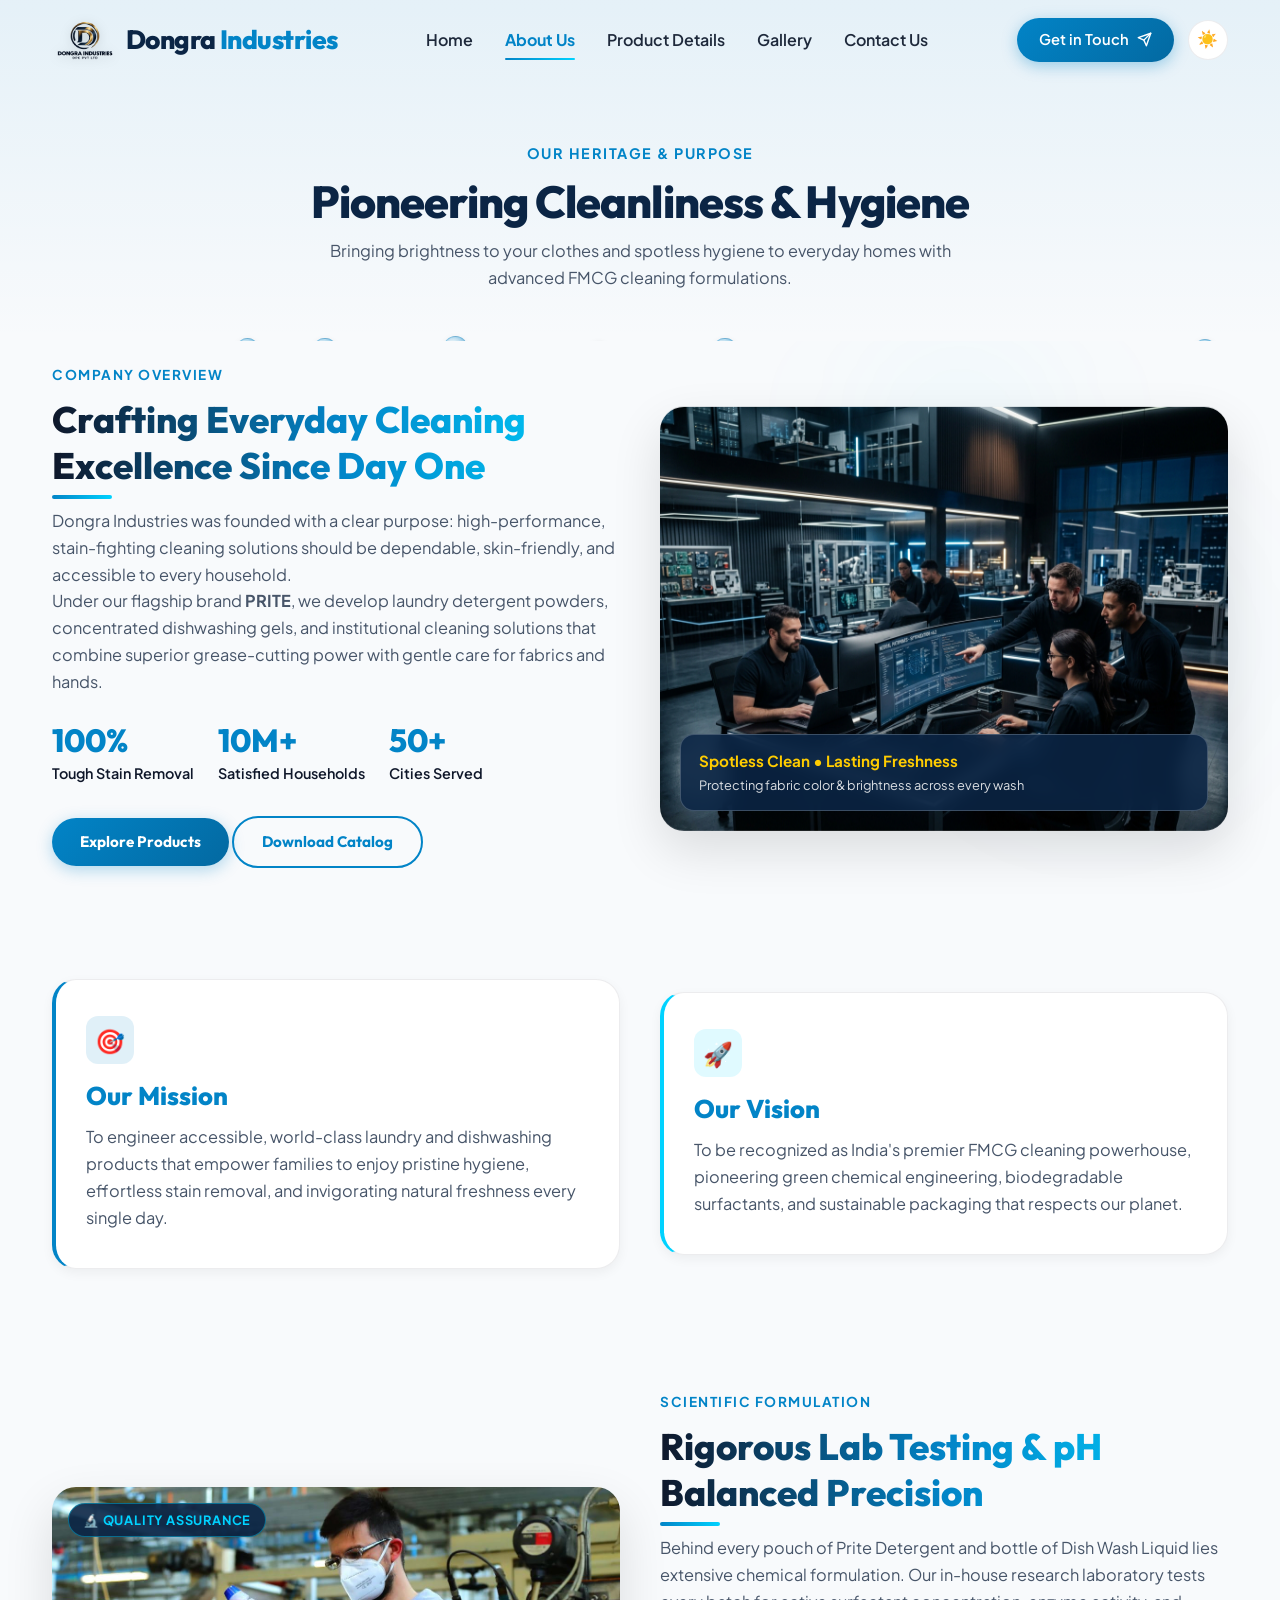
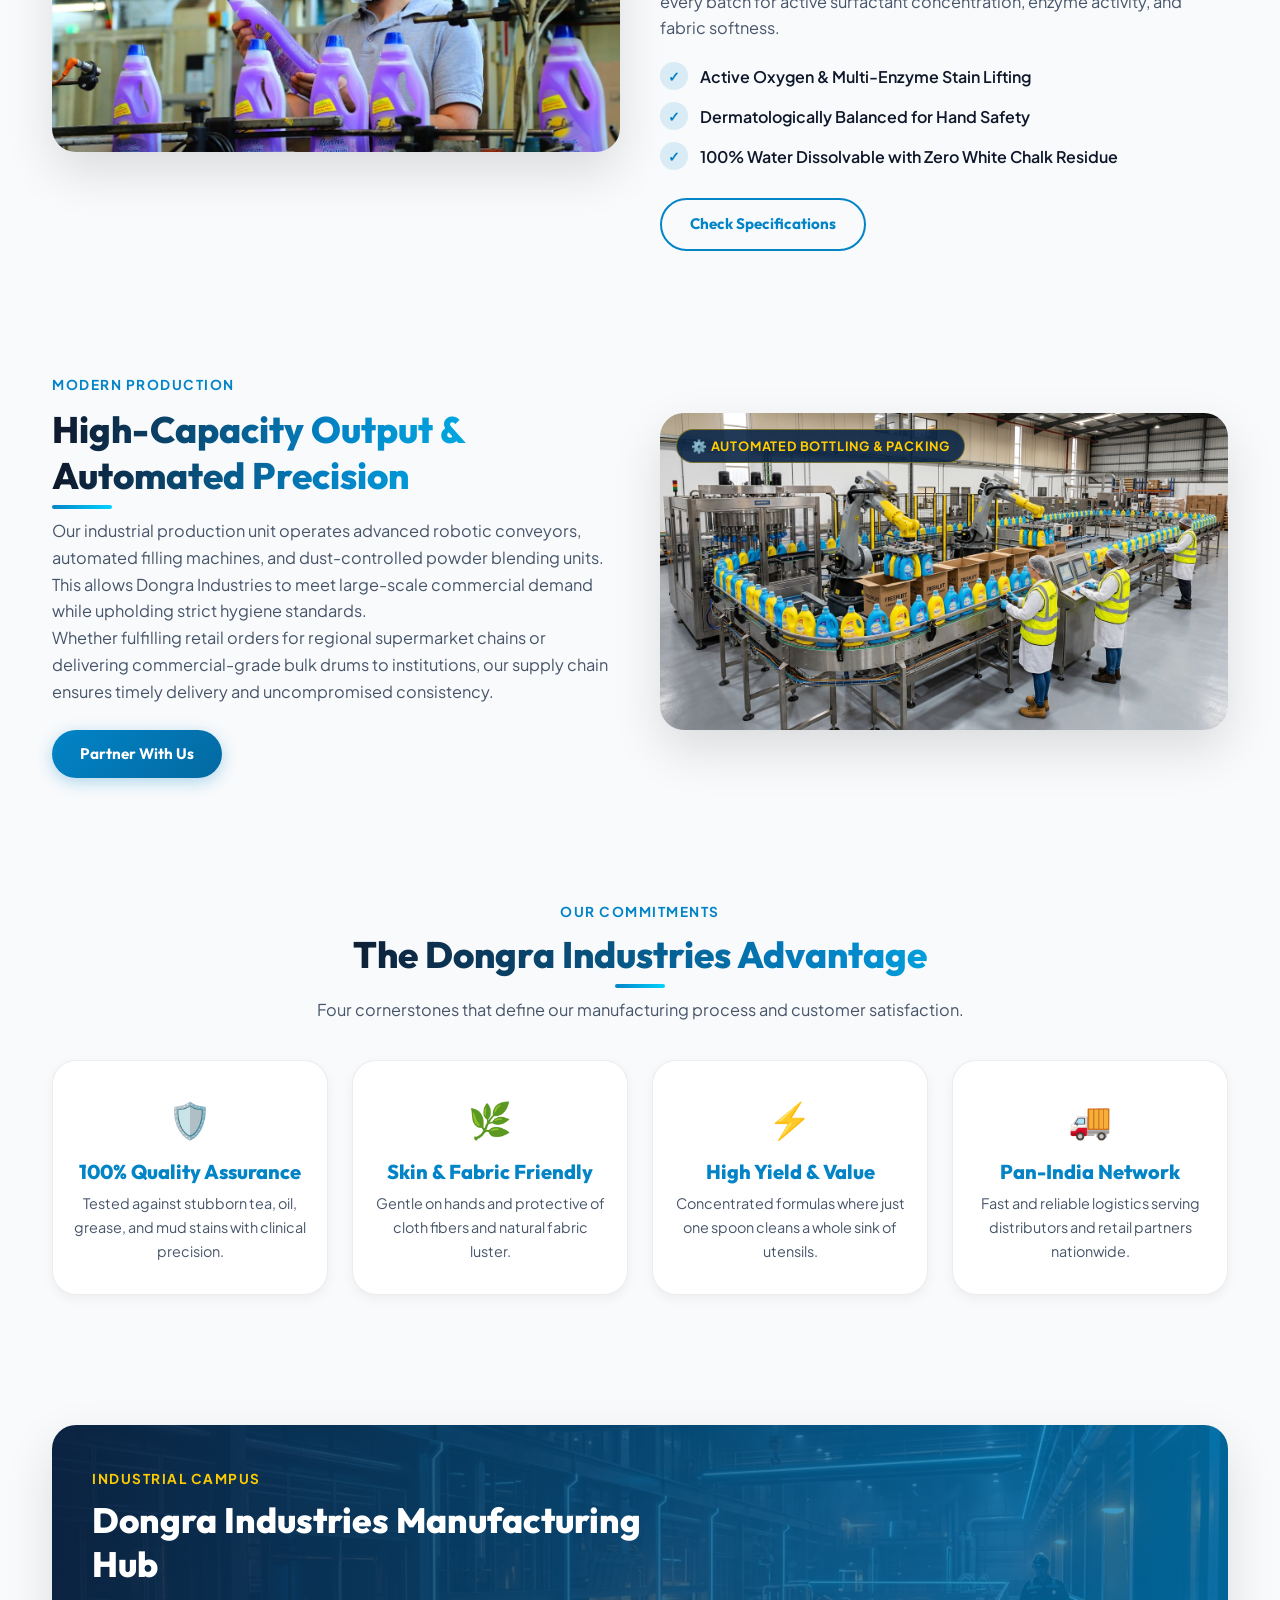
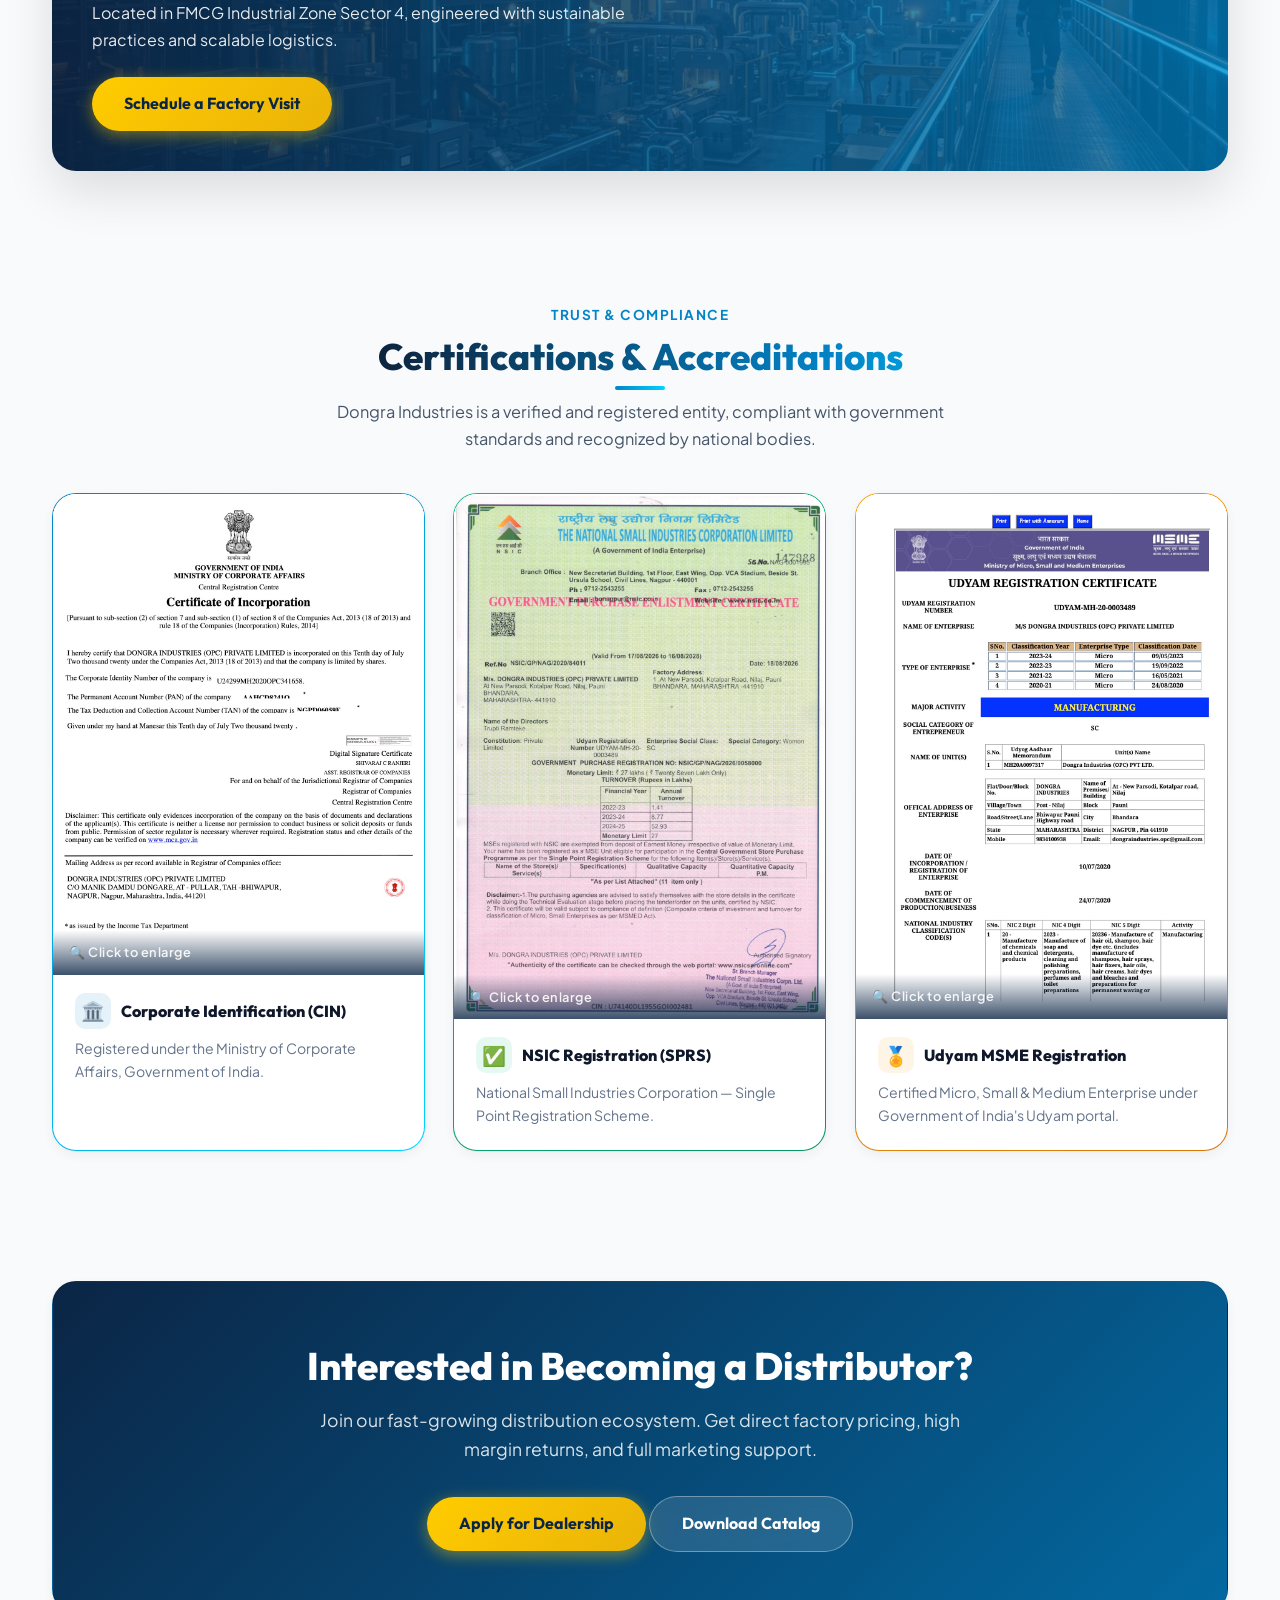
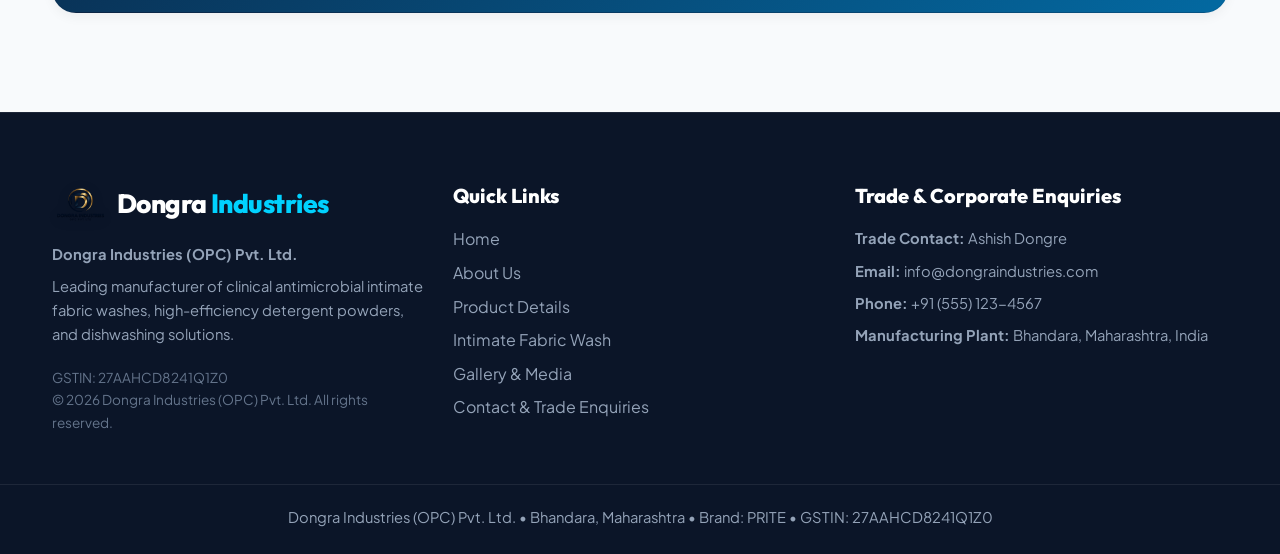
==== commit c9743c2a: "checkout" ====
--- a/about.html
+++ b/about.html
@@ -15,6 +15,7 @@
     <meta name="robots" content="index, follow">
     <link rel="canonical" href="https://dongraindustries.com/about.html">
     <meta name="theme-color" content="#0284c7">
+
 
     <!-- Favicon -->
     <link rel="icon" type="image/png" sizes="32x32" href="favicon-32x32.png">
@@ -51,7 +52,9 @@
                 <li class="mobile-drawer-cta">
                     <a href="contact.html" class="btn btn-primary">
                         Get in Touch
-                        <svg viewBox="0 0 24 24" fill="none" stroke="currentColor" stroke-width="2.2" stroke-linecap="round" stroke-linejoin="round" style="width: 15px; height: 15px; margin-left: 6px;">
+                        <svg viewBox="0 0 24 24" fill="none" stroke="currentColor" stroke-width="2.2"
+                            stroke-linecap="round" stroke-linejoin="round"
+                            style="width: 15px; height: 15px; margin-left: 6px;">
                             <line x1="22" y1="2" x2="11" y2="13"></line>
                             <polygon points="22 2 15 22 11 13 2 9 22 2"></polygon>
                         </svg>
@@ -303,71 +306,113 @@
     <!-- 7. Certifications & Accreditations -->
     <section class="container" style="padding-top: 50px;">
         <div style="text-align: center; max-width: 650px; margin: 0 auto 40px;">
-            <span style="color: var(--brand-blue); font-weight: 700; text-transform: uppercase; letter-spacing: 1.5px; font-size: 0.85rem;">Trust & Compliance</span>
+            <span
+                style="color: var(--brand-blue); font-weight: 700; text-transform: uppercase; letter-spacing: 1.5px; font-size: 0.85rem;">Trust
+                & Compliance</span>
             <h2 class="section-title" style="margin-top: 8px;">Certifications & Accreditations</h2>
-            <p>Dongra Industries is a verified and registered entity, compliant with government standards and recognized by national bodies.</p>
+            <p>Dongra Industries is a verified and registered entity, compliant with government standards and recognized
+                by national bodies.</p>
         </div>
 
         <div class="grid-3">
             <!-- Certificate 1: CIN -->
-            <div class="card-modern animate delay-1" style="padding: 0; overflow: hidden; position: relative; border: 1px solid transparent; background-image: linear-gradient(var(--bg-card), var(--bg-card)), linear-gradient(135deg, var(--brand-blue), var(--brand-cyan, #00d2ff)); background-origin: border-box; background-clip: padding-box, border-box;">
-                <div style="position: relative; overflow: hidden; cursor: pointer; background: #f8fafc;" onclick="openCertModal('assets/images/cert-corporate-cin.jpg', 'Corporate Identification Number (CIN)')">
-                    <img src="assets/images/cert-corporate-cin.jpg" alt="Corporate Identification Number - MCA" style="width: 100%; height: auto; object-fit: contain; display: block; transition: transform 0.5s ease;" oncontextmenu="return false;" draggable="false">
-                    <div style="position: absolute; bottom: 0; left: 0; right: 0; background: linear-gradient(180deg, transparent, rgba(11, 37, 69, 0.8)); padding: 12px 16px; display: flex; align-items: center; gap: 6px;">
-                        <span style="color: #ffffff; font-size: 0.8rem; font-weight: 600; letter-spacing: 0.5px; opacity: 0.9;">🔍 Click to enlarge</span>
+            <div class="card-modern animate delay-1"
+                style="padding: 0; overflow: hidden; position: relative; border: 1px solid transparent; background-image: linear-gradient(var(--bg-card), var(--bg-card)), linear-gradient(135deg, var(--brand-blue), var(--brand-cyan, #00d2ff)); background-origin: border-box; background-clip: padding-box, border-box;">
+                <div style="position: relative; overflow: hidden; cursor: pointer; background: #f8fafc;"
+                    onclick="openCertModal('assets/images/cert-corporate-cin.jpg', 'Corporate Identification Number (CIN)')">
+                    <img src="assets/images/cert-corporate-cin.jpg" alt="Corporate Identification Number - MCA"
+                        style="width: 100%; height: auto; object-fit: contain; display: block; transition: transform 0.5s ease;"
+                        oncontextmenu="return false;" draggable="false">
+                    <div
+                        style="position: absolute; bottom: 0; left: 0; right: 0; background: linear-gradient(180deg, transparent, rgba(11, 37, 69, 0.8)); padding: 12px 16px; display: flex; align-items: center; gap: 6px;">
+                        <span
+                            style="color: #ffffff; font-size: 0.8rem; font-weight: 600; letter-spacing: 0.5px; opacity: 0.9;">🔍
+                            Click to enlarge</span>
                     </div>
                 </div>
                 <div style="padding: 18px 22px 22px;">
                     <div style="display: flex; align-items: center; gap: 10px; margin-bottom: 8px;">
-                        <div style="width: 36px; height: 36px; border-radius: 10px; background: rgba(2, 132, 199, 0.1); color: var(--brand-blue); display: flex; align-items: center; justify-content: center; font-size: 1.2rem; flex-shrink: 0;">🏛️</div>
-                        <h4 style="color: var(--text-dark); font-size: 1rem; margin: 0;">Corporate Identification (CIN)</h4>
-                    </div>
-                    <p style="font-size: 0.88rem; color: var(--text-muted); margin: 0;">Registered under the Ministry of Corporate Affairs, Government of India.</p>
+                        <div
+                            style="width: 36px; height: 36px; border-radius: 10px; background: rgba(2, 132, 199, 0.1); color: var(--brand-blue); display: flex; align-items: center; justify-content: center; font-size: 1.2rem; flex-shrink: 0;">
+                            🏛️</div>
+                        <h4 style="color: var(--text-dark); font-size: 1rem; margin: 0;">Corporate Identification (CIN)
+                        </h4>
+                    </div>
+                    <p style="font-size: 0.88rem; color: var(--text-muted); margin: 0;">Registered under the Ministry of
+                        Corporate Affairs, Government of India.</p>
                 </div>
             </div>
 
             <!-- Certificate 2: NSIC -->
-            <div class="card-modern animate delay-2" style="padding: 0; overflow: hidden; position: relative; border: 1px solid transparent; background-image: linear-gradient(var(--bg-card), var(--bg-card)), linear-gradient(135deg, #10b981, #059669); background-origin: border-box; background-clip: padding-box, border-box;">
-                <div style="position: relative; overflow: hidden; cursor: pointer; background: #f8fafc;" onclick="openCertModal('assets/images/cert-nsic.jpg', 'NSIC Certificate (SPRS)')">
-                    <img src="assets/images/cert-nsic.jpg" alt="NSIC Certificate - SPRS Dongra Industries" style="width: 100%; height: auto; object-fit: contain; display: block; transition: transform 0.5s ease;" oncontextmenu="return false;" draggable="false">
-                    <div style="position: absolute; bottom: 0; left: 0; right: 0; background: linear-gradient(180deg, transparent, rgba(11, 37, 69, 0.8)); padding: 12px 16px; display: flex; align-items: center; gap: 6px;">
-                        <span style="color: #ffffff; font-size: 0.8rem; font-weight: 600; letter-spacing: 0.5px; opacity: 0.9;">🔍 Click to enlarge</span>
+            <div class="card-modern animate delay-2"
+                style="padding: 0; overflow: hidden; position: relative; border: 1px solid transparent; background-image: linear-gradient(var(--bg-card), var(--bg-card)), linear-gradient(135deg, #10b981, #059669); background-origin: border-box; background-clip: padding-box, border-box;">
+                <div style="position: relative; overflow: hidden; cursor: pointer; background: #f8fafc;"
+                    onclick="openCertModal('assets/images/cert-nsic.jpg', 'NSIC Certificate (SPRS)')">
+                    <img src="assets/images/cert-nsic.jpg" alt="NSIC Certificate - SPRS Dongra Industries"
+                        style="width: 100%; height: auto; object-fit: contain; display: block; transition: transform 0.5s ease;"
+                        oncontextmenu="return false;" draggable="false">
+                    <div
+                        style="position: absolute; bottom: 0; left: 0; right: 0; background: linear-gradient(180deg, transparent, rgba(11, 37, 69, 0.8)); padding: 12px 16px; display: flex; align-items: center; gap: 6px;">
+                        <span
+                            style="color: #ffffff; font-size: 0.8rem; font-weight: 600; letter-spacing: 0.5px; opacity: 0.9;">🔍
+                            Click to enlarge</span>
                     </div>
                 </div>
                 <div style="padding: 18px 22px 22px;">
                     <div style="display: flex; align-items: center; gap: 10px; margin-bottom: 8px;">
-                        <div style="width: 36px; height: 36px; border-radius: 10px; background: rgba(16, 185, 129, 0.1); color: #10b981; display: flex; align-items: center; justify-content: center; font-size: 1.2rem; flex-shrink: 0;">✅</div>
+                        <div
+                            style="width: 36px; height: 36px; border-radius: 10px; background: rgba(16, 185, 129, 0.1); color: #10b981; display: flex; align-items: center; justify-content: center; font-size: 1.2rem; flex-shrink: 0;">
+                            ✅</div>
                         <h4 style="color: var(--text-dark); font-size: 1rem; margin: 0;">NSIC Registration (SPRS)</h4>
                     </div>
-                    <p style="font-size: 0.88rem; color: var(--text-muted); margin: 0;">National Small Industries Corporation — Single Point Registration Scheme.</p>
+                    <p style="font-size: 0.88rem; color: var(--text-muted); margin: 0;">National Small Industries
+                        Corporation — Single Point Registration Scheme.</p>
                 </div>
             </div>
 
             <!-- Certificate 3: Udyam MSME -->
-            <div class="card-modern animate delay-3" style="padding: 0; overflow: hidden; position: relative; border: 1px solid transparent; background-image: linear-gradient(var(--bg-card), var(--bg-card)), linear-gradient(135deg, #f59e0b, #d97706); background-origin: border-box; background-clip: padding-box, border-box;">
-                <div style="position: relative; overflow: hidden; cursor: pointer; background: #f8fafc;" onclick="openCertModal('assets/images/cert-udyam.jpg', 'Udyam Registration Certificate (MSME)')">
-                    <img src="assets/images/cert-udyam.jpg" alt="Udyam MSME Registration Certificate" style="width: 100%; height: auto; object-fit: contain; display: block; transition: transform 0.5s ease;" oncontextmenu="return false;" draggable="false">
-                    <div style="position: absolute; bottom: 0; left: 0; right: 0; background: linear-gradient(180deg, transparent, rgba(11, 37, 69, 0.8)); padding: 12px 16px; display: flex; align-items: center; gap: 6px;">
-                        <span style="color: #ffffff; font-size: 0.8rem; font-weight: 600; letter-spacing: 0.5px; opacity: 0.9;">🔍 Click to enlarge</span>
+            <div class="card-modern animate delay-3"
+                style="padding: 0; overflow: hidden; position: relative; border: 1px solid transparent; background-image: linear-gradient(var(--bg-card), var(--bg-card)), linear-gradient(135deg, #f59e0b, #d97706); background-origin: border-box; background-clip: padding-box, border-box;">
+                <div style="position: relative; overflow: hidden; cursor: pointer; background: #f8fafc;"
+                    onclick="openCertModal('assets/images/cert-udyam.jpg', 'Udyam Registration Certificate (MSME)')">
+                    <img src="assets/images/cert-udyam.jpg" alt="Udyam MSME Registration Certificate"
+                        style="width: 100%; height: auto; object-fit: contain; display: block; transition: transform 0.5s ease;"
+                        oncontextmenu="return false;" draggable="false">
+                    <div
+                        style="position: absolute; bottom: 0; left: 0; right: 0; background: linear-gradient(180deg, transparent, rgba(11, 37, 69, 0.8)); padding: 12px 16px; display: flex; align-items: center; gap: 6px;">
+                        <span
+                            style="color: #ffffff; font-size: 0.8rem; font-weight: 600; letter-spacing: 0.5px; opacity: 0.9;">🔍
+                            Click to enlarge</span>
                     </div>
                 </div>
                 <div style="padding: 18px 22px 22px;">
                     <div style="display: flex; align-items: center; gap: 10px; margin-bottom: 8px;">
-                        <div style="width: 36px; height: 36px; border-radius: 10px; background: rgba(245, 158, 11, 0.1); color: #f59e0b; display: flex; align-items: center; justify-content: center; font-size: 1.2rem; flex-shrink: 0;">🏅</div>
+                        <div
+                            style="width: 36px; height: 36px; border-radius: 10px; background: rgba(245, 158, 11, 0.1); color: #f59e0b; display: flex; align-items: center; justify-content: center; font-size: 1.2rem; flex-shrink: 0;">
+                            🏅</div>
                         <h4 style="color: var(--text-dark); font-size: 1rem; margin: 0;">Udyam MSME Registration</h4>
                     </div>
-                    <p style="font-size: 0.88rem; color: var(--text-muted); margin: 0;">Certified Micro, Small & Medium Enterprise under Government of India's Udyam portal.</p>
+                    <p style="font-size: 0.88rem; color: var(--text-muted); margin: 0;">Certified Micro, Small & Medium
+                        Enterprise under Government of India's Udyam portal.</p>
                 </div>
             </div>
         </div>
     </section>
 
     <!-- Certificate Lightbox Modal -->
-    <div id="certModal" style="display: none; position: fixed; inset: 0; z-index: 10000; background: rgba(0, 0, 0, 0.92); backdrop-filter: blur(10px); -webkit-backdrop-filter: blur(10px); overflow-y: auto; padding: 40px 24px; cursor: zoom-out;" onclick="closeCertModal()">
-        <div style="position: relative; max-width: 700px; width: 100%; margin: 0 auto; animation: fadeInSlide 0.35s ease;" onclick="event.stopPropagation()">
-            <button onclick="closeCertModal()" style="position: sticky; top: 0; float: right; width: 44px; height: 44px; border-radius: 50%; background: #ffffff; color: #0f172a; border: none; font-size: 1.4rem; cursor: pointer; box-shadow: 0 4px 20px rgba(0,0,0,0.4); display: flex; align-items: center; justify-content: center; z-index: 10; margin-bottom: -22px; transition: transform 0.2s ease;">✕</button>
-            <img id="certModalImg" src="" alt="" style="width: 100%; height: auto; border-radius: 12px; box-shadow: 0 20px 60px rgba(0, 0, 0, 0.5); user-select: none; -webkit-user-select: none; display: block;" oncontextmenu="return false;" draggable="false">
-            <p id="certModalTitle" style="text-align: center; color: #ffffff; font-weight: 700; font-size: 1.1rem; margin-top: 20px; padding-bottom: 20px;"></p>
+    <div id="certModal"
+        style="display: none; position: fixed; inset: 0; z-index: 10000; background: rgba(0, 0, 0, 0.92); backdrop-filter: blur(10px); -webkit-backdrop-filter: blur(10px); overflow-y: auto; padding: 40px 24px; cursor: zoom-out;"
+        onclick="closeCertModal()">
+        <div style="position: relative; max-width: 700px; width: 100%; margin: 0 auto; animation: fadeInSlide 0.35s ease;"
+            onclick="event.stopPropagation()">
+            <button onclick="closeCertModal()"
+                style="position: sticky; top: 0; float: right; width: 44px; height: 44px; border-radius: 50%; background: #ffffff; color: #0f172a; border: none; font-size: 1.4rem; cursor: pointer; box-shadow: 0 4px 20px rgba(0,0,0,0.4); display: flex; align-items: center; justify-content: center; z-index: 10; margin-bottom: -22px; transition: transform 0.2s ease;">✕</button>
+            <img id="certModalImg" src="" alt=""
+                style="width: 100%; height: auto; border-radius: 12px; box-shadow: 0 20px 60px rgba(0, 0, 0, 0.5); user-select: none; -webkit-user-select: none; display: block;"
+                oncontextmenu="return false;" draggable="false">
+            <p id="certModalTitle"
+                style="text-align: center; color: #ffffff; font-weight: 700; font-size: 1.1rem; margin-top: 20px; padding-bottom: 20px;">
+            </p>
         </div>
     </div>
 
@@ -393,9 +438,11 @@
     <section class="container" style="padding-top: 50px; padding-bottom: 100px; text-align: center;">
         <div class="card-modern animate"
             style="background: linear-gradient(135deg, #0b2545, #0369a1); color: #ffffff; padding: clamp(36px, 6vw, 60px) clamp(20px, 4vw, 40px);">
-            <h2 style="color: #ffffff; margin-bottom: 16px; font-size: clamp(1.8rem, 4vw, 2.4rem);">Interested in Becoming a Distributor?
+            <h2 style="color: #ffffff; margin-bottom: 16px; font-size: clamp(1.8rem, 4vw, 2.4rem);">Interested in
+                Becoming a Distributor?
             </h2>
-            <p style="color: rgba(255, 255, 255, 0.85); max-width: 650px; margin: 0 auto 32px; font-size: clamp(0.95rem, 2vw, 1.1rem);">
+            <p
+                style="color: rgba(255, 255, 255, 0.85); max-width: 650px; margin: 0 auto 32px; font-size: clamp(0.95rem, 2vw, 1.1rem);">
                 Join our fast-growing distribution ecosystem. Get direct factory pricing, high margin returns, and full
                 marketing support.
             </p>
@@ -412,12 +459,15 @@
         <div class="container grid-3">
             <div>
                 <a href="index.html" class="logo" style="color: #ffffff; margin-bottom: 16px;">
-                    <img src="assets/images/logo.png" alt="Dongra Industries Logo" class="logo-img" style="height: 38px;">
+                    <img src="assets/images/logo.png" alt="Dongra Industries Logo" class="logo-img"
+                        style="height: 38px;">
                     Dongra<span style="color: var(--brand-cyan);">Industries</span>
                 </a>
                 <p style="margin-bottom: 8px;"><strong>Dongra Industries (OPC) Pvt. Ltd.</strong></p>
-                <p style="margin-bottom: 20px;">Leading manufacturer of clinical antimicrobial intimate fabric washes, high-efficiency detergent powders, and dishwashing solutions.</p>
-                <p style="font-size: 0.85rem; color: #64748b;">GSTIN: 27AAHCD8241Q1Z0<br>© 2026 Dongra Industries (OPC) Pvt. Ltd. All rights reserved.</p>
+                <p style="margin-bottom: 20px;">Leading manufacturer of clinical antimicrobial intimate fabric washes,
+                    high-efficiency detergent powders, and dishwashing solutions.</p>
+                <p style="font-size: 0.85rem; color: #64748b;">GSTIN: 27AAHCD8241Q1Z0<br>© 2026 Dongra Industries (OPC)
+                    Pvt. Ltd. All rights reserved.</p>
             </div>
             <div>
                 <h4 style="color: #ffffff; margin-bottom: 18px;">Quick Links</h4>
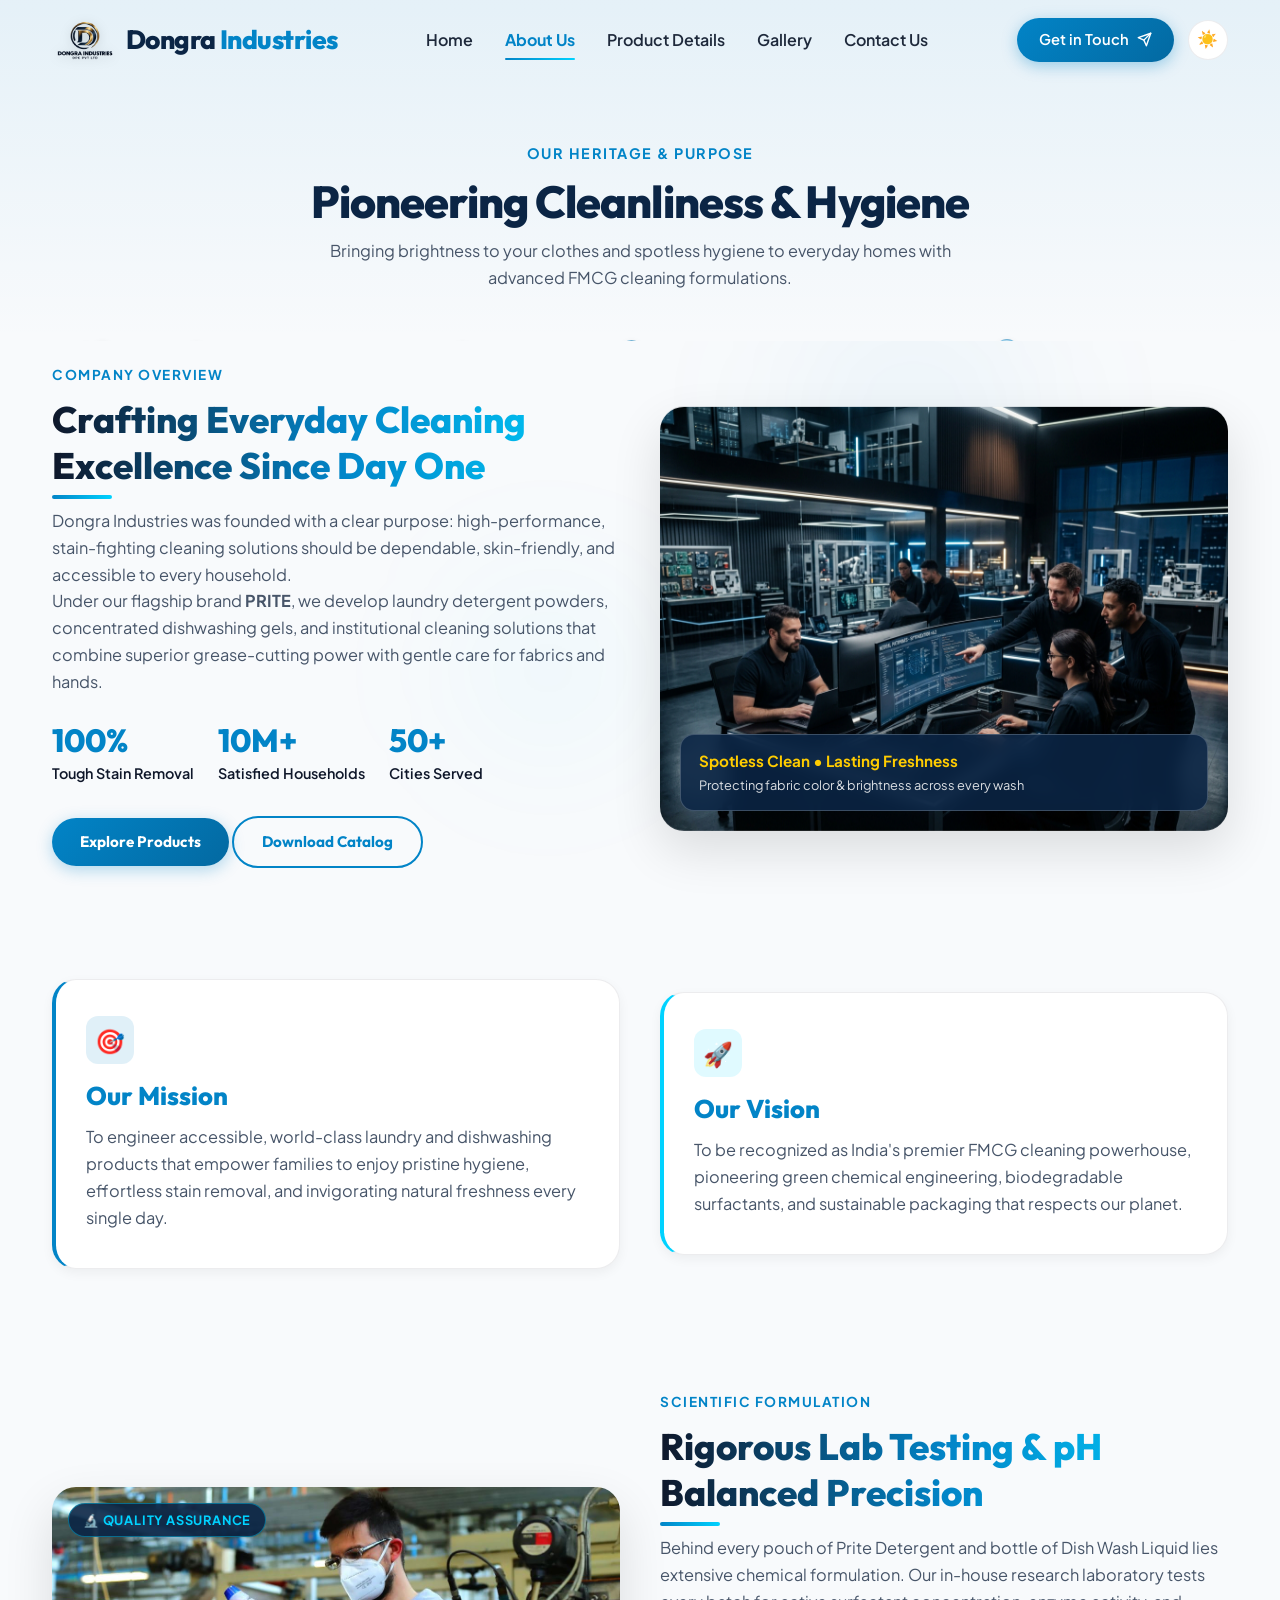
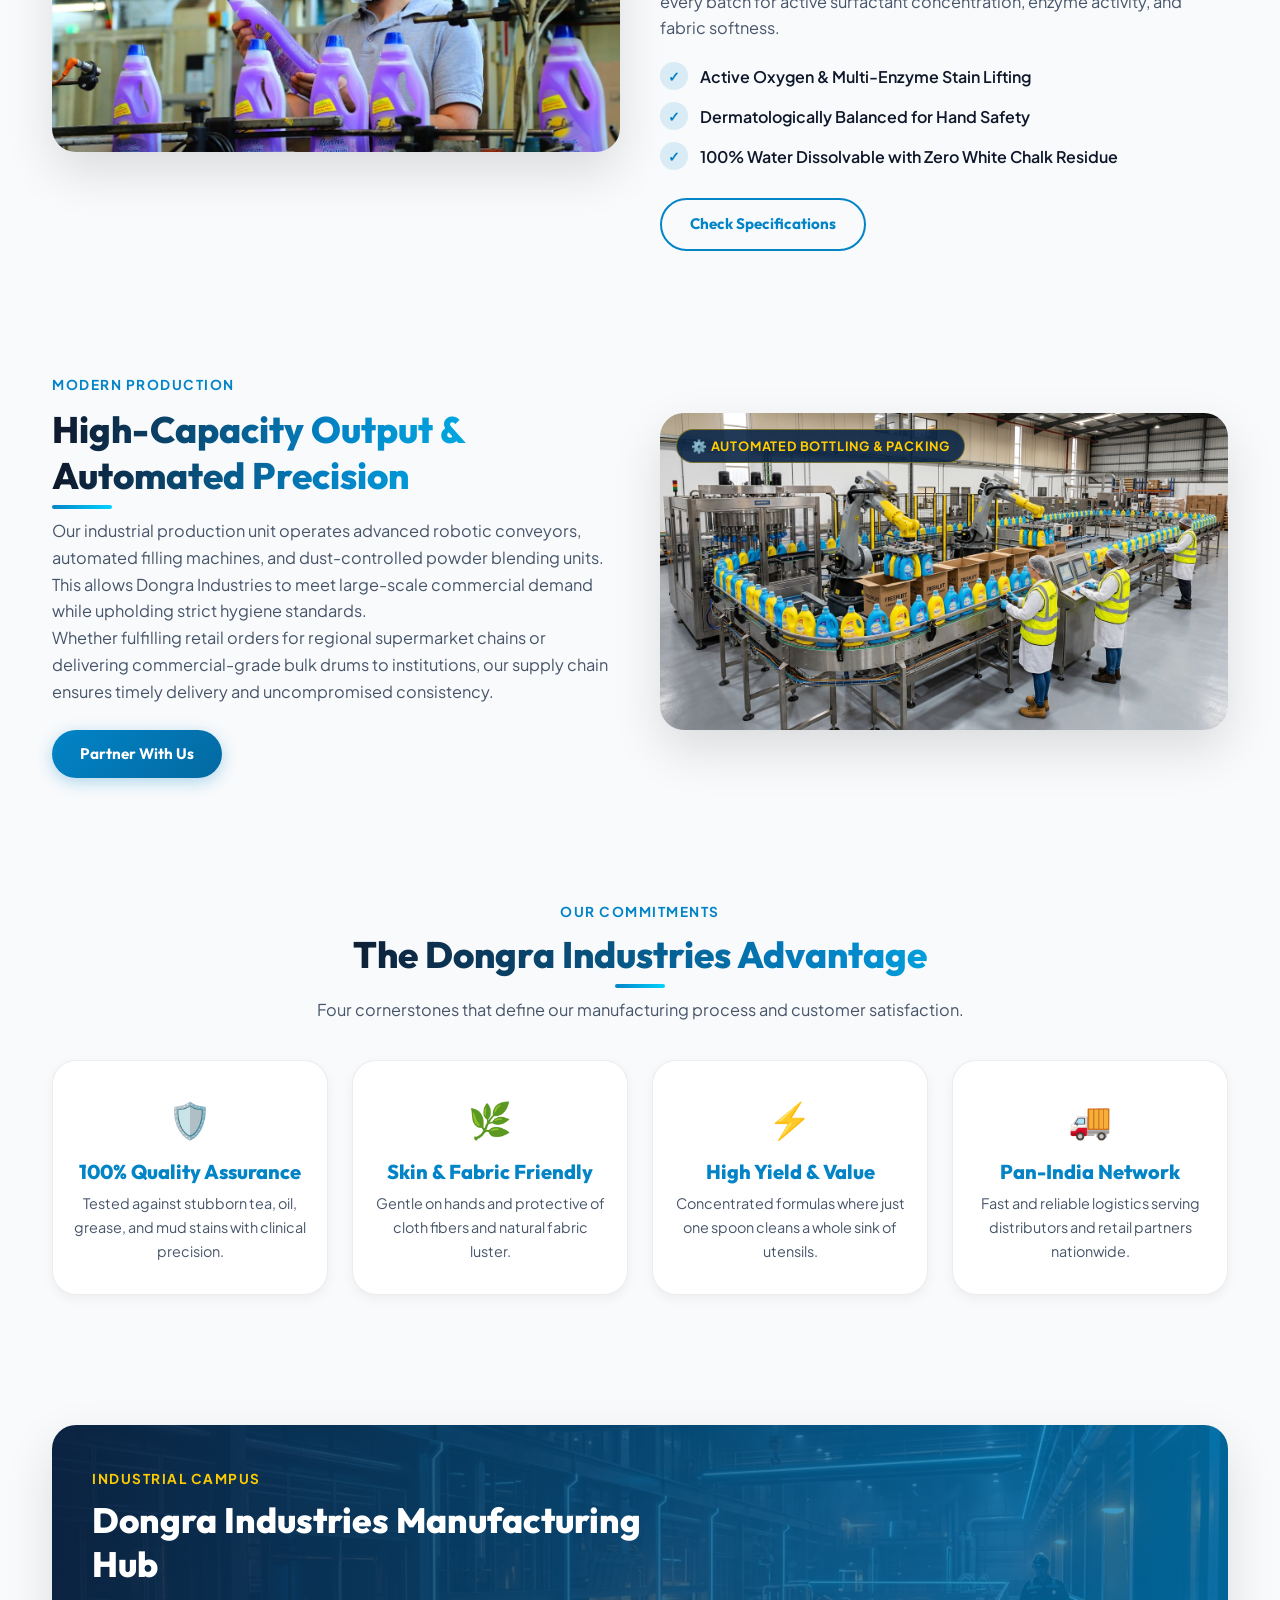
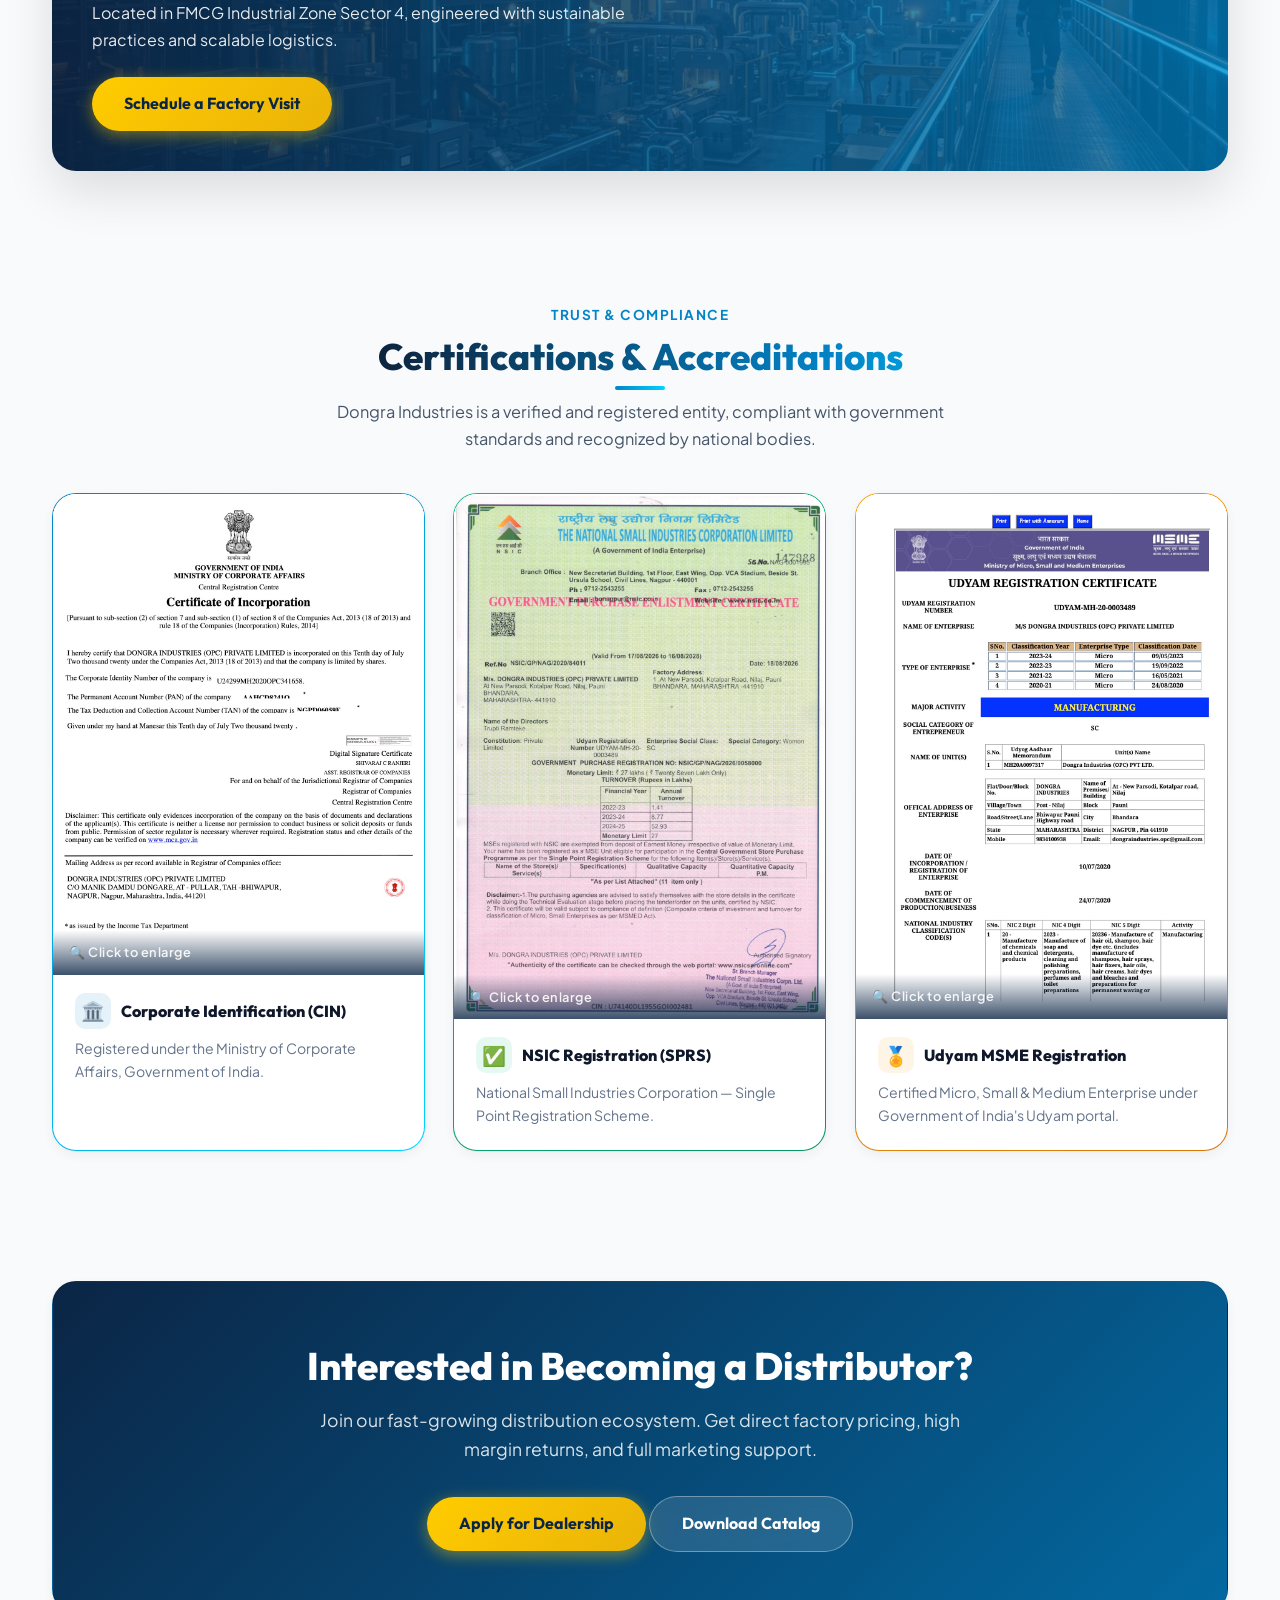
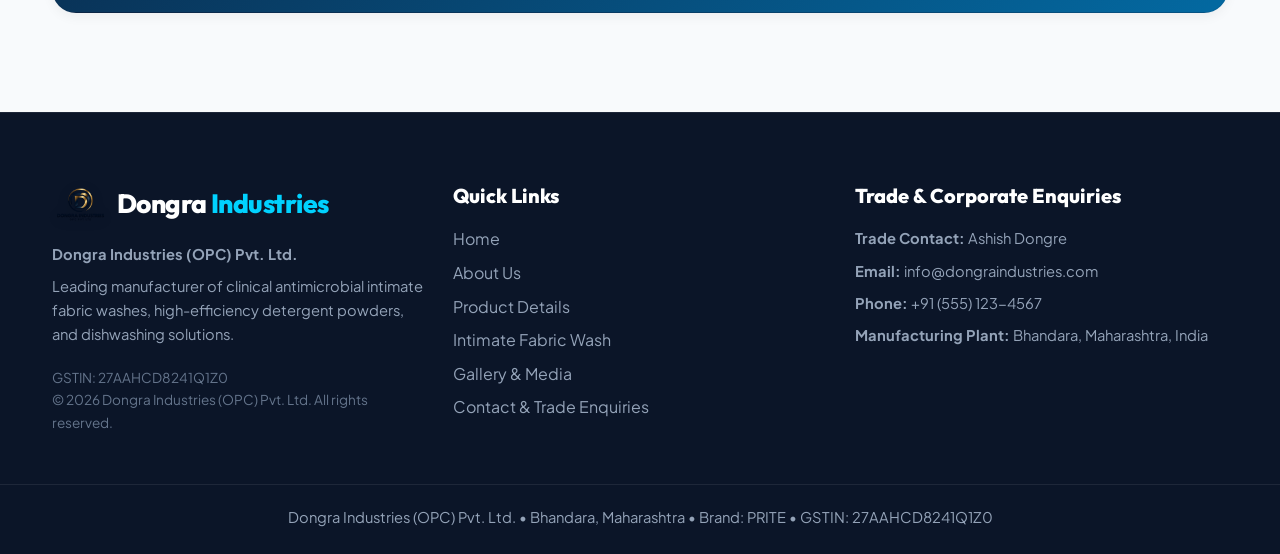
==== commit 8a51ef50: "checking deploy" ====
--- a/about.html
+++ b/about.html
@@ -15,7 +15,6 @@
     <meta name="robots" content="index, follow">
     <link rel="canonical" href="https://dongraindustries.com/about.html">
     <meta name="theme-color" content="#0284c7">
-
 
     <!-- Favicon -->
     <link rel="icon" type="image/png" sizes="32x32" href="favicon-32x32.png">
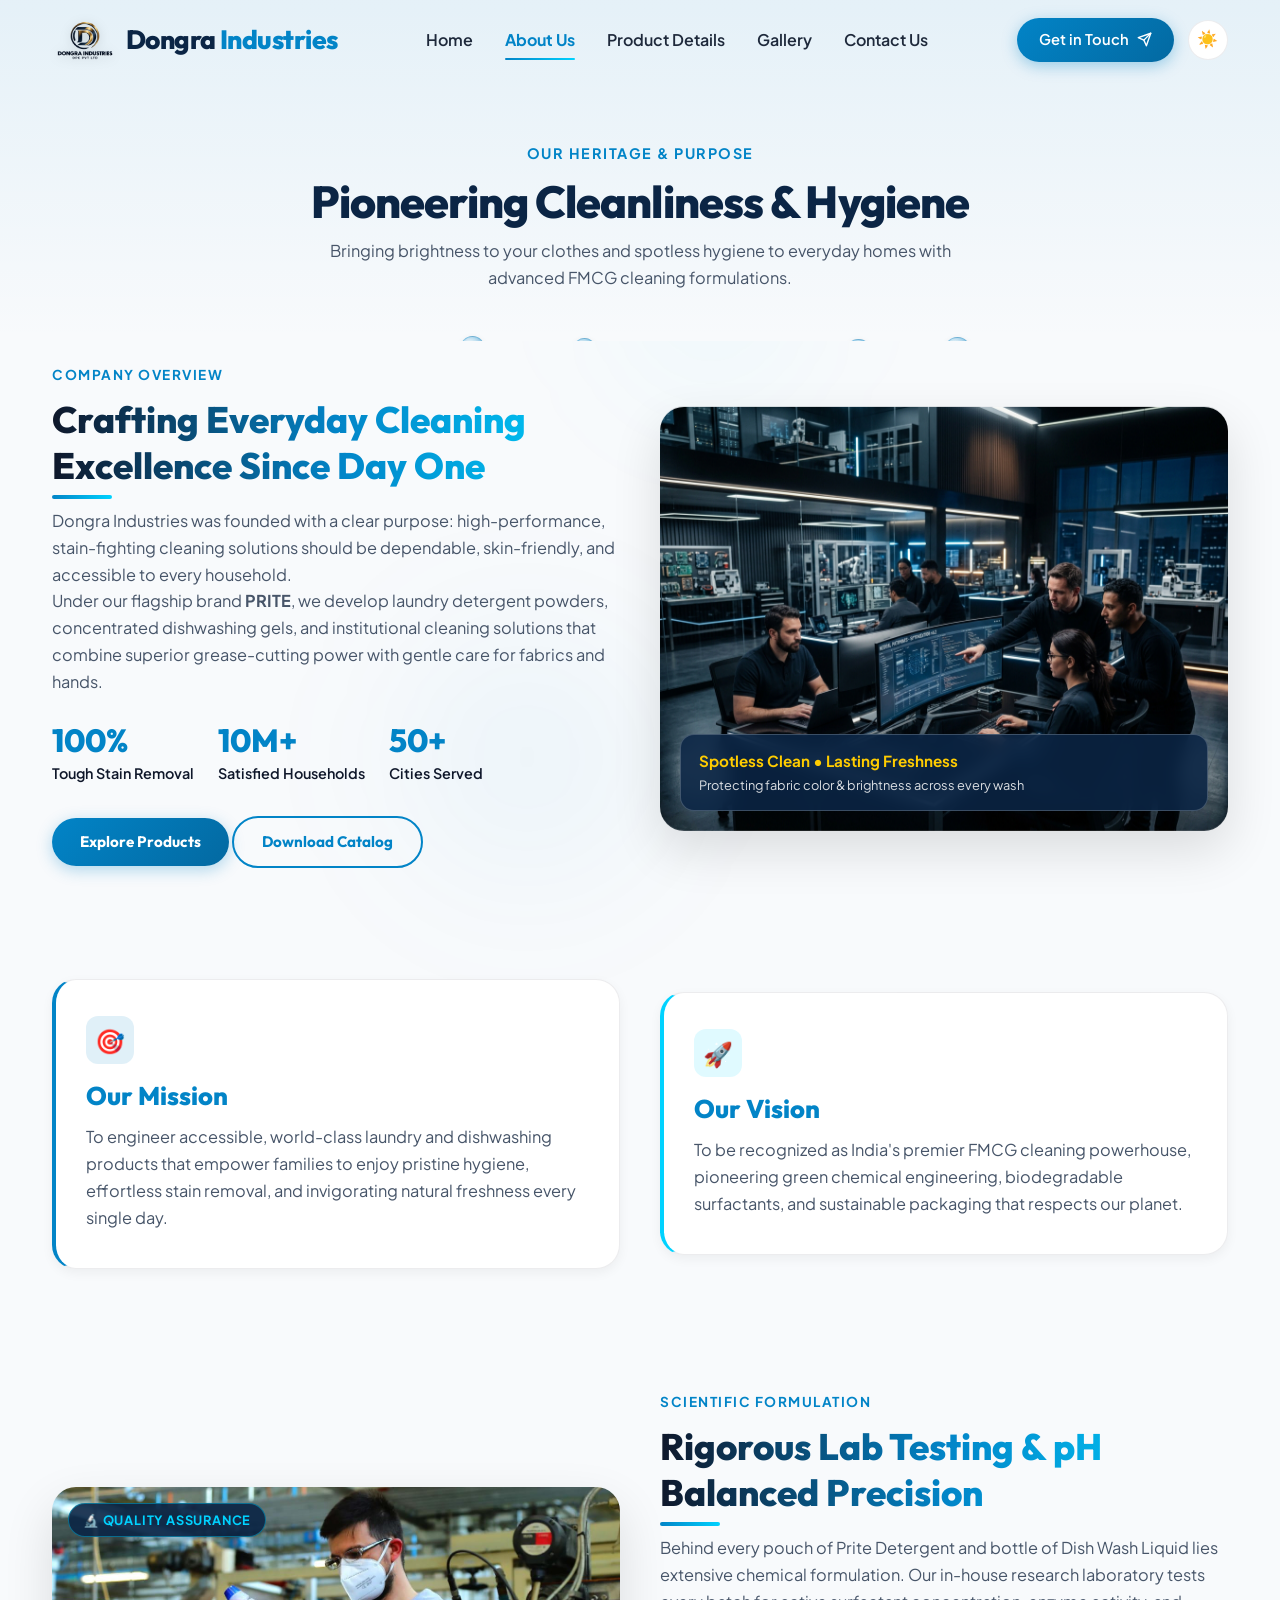
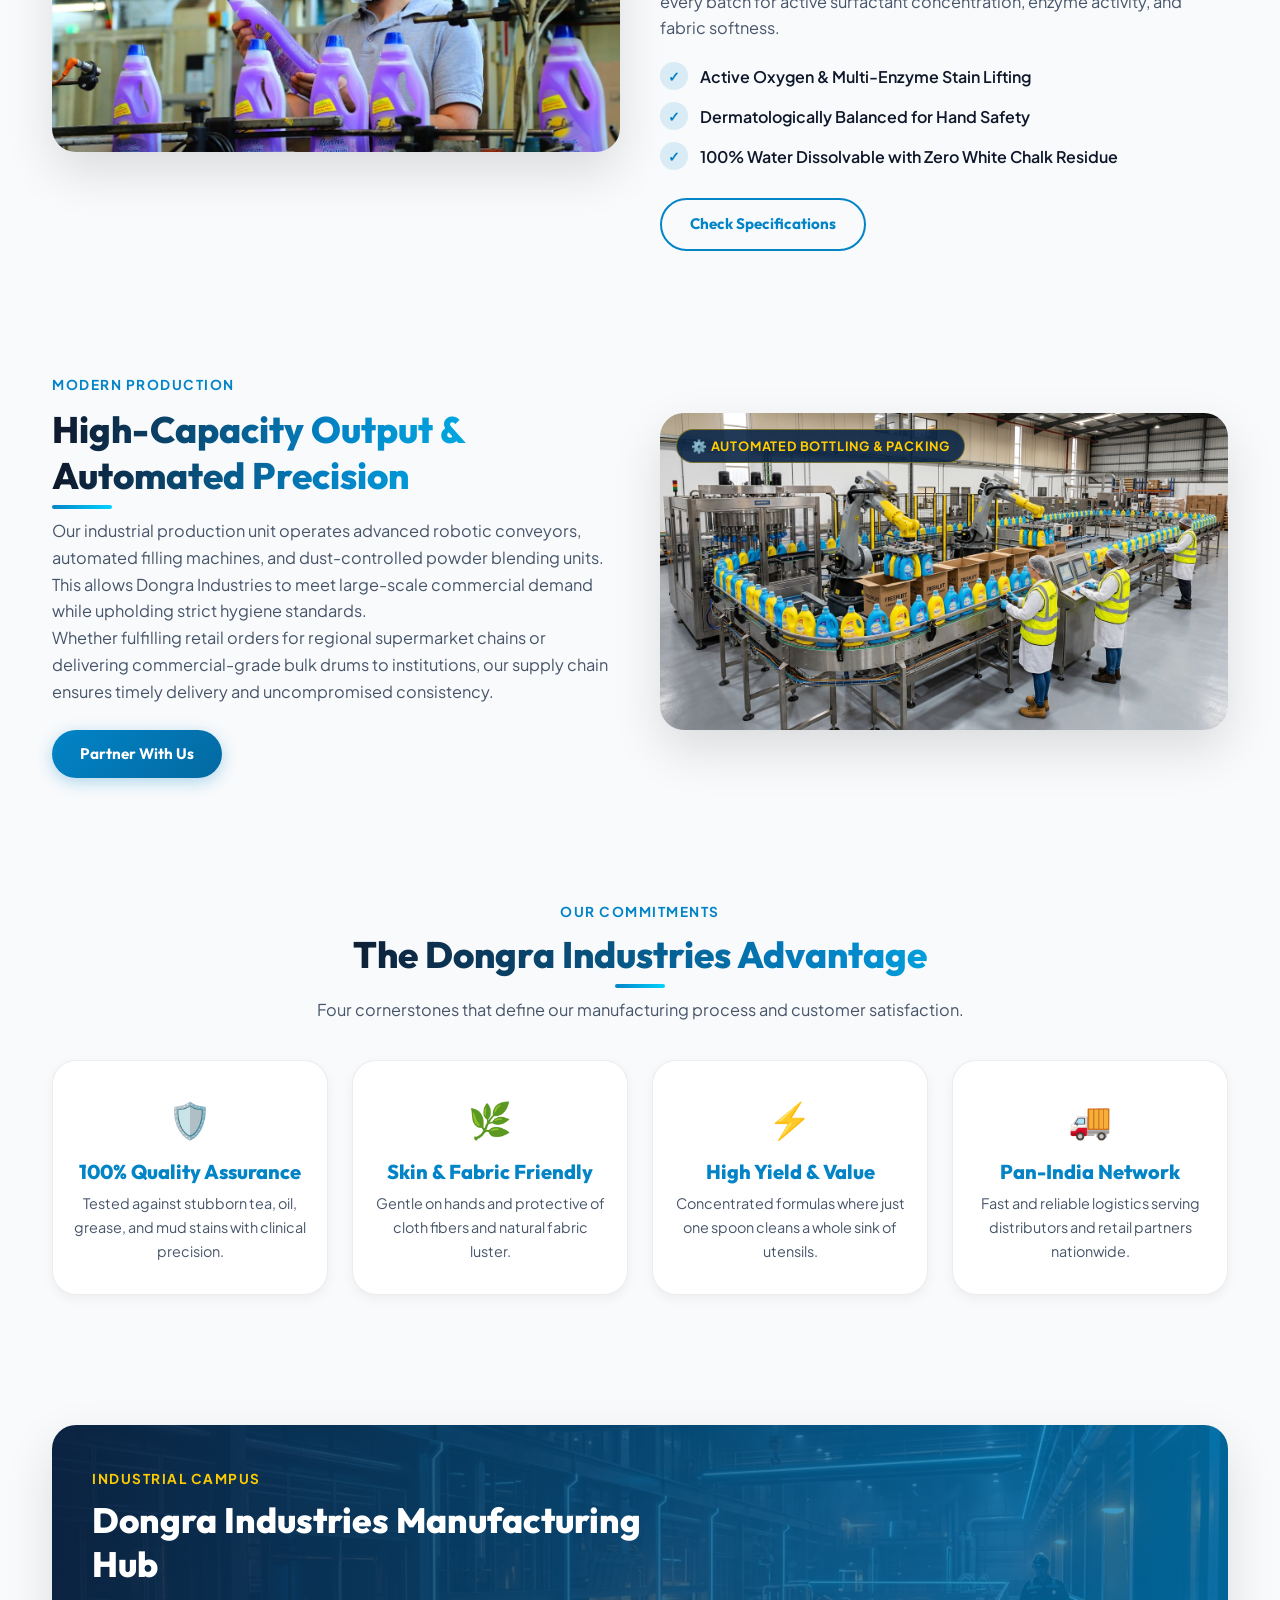
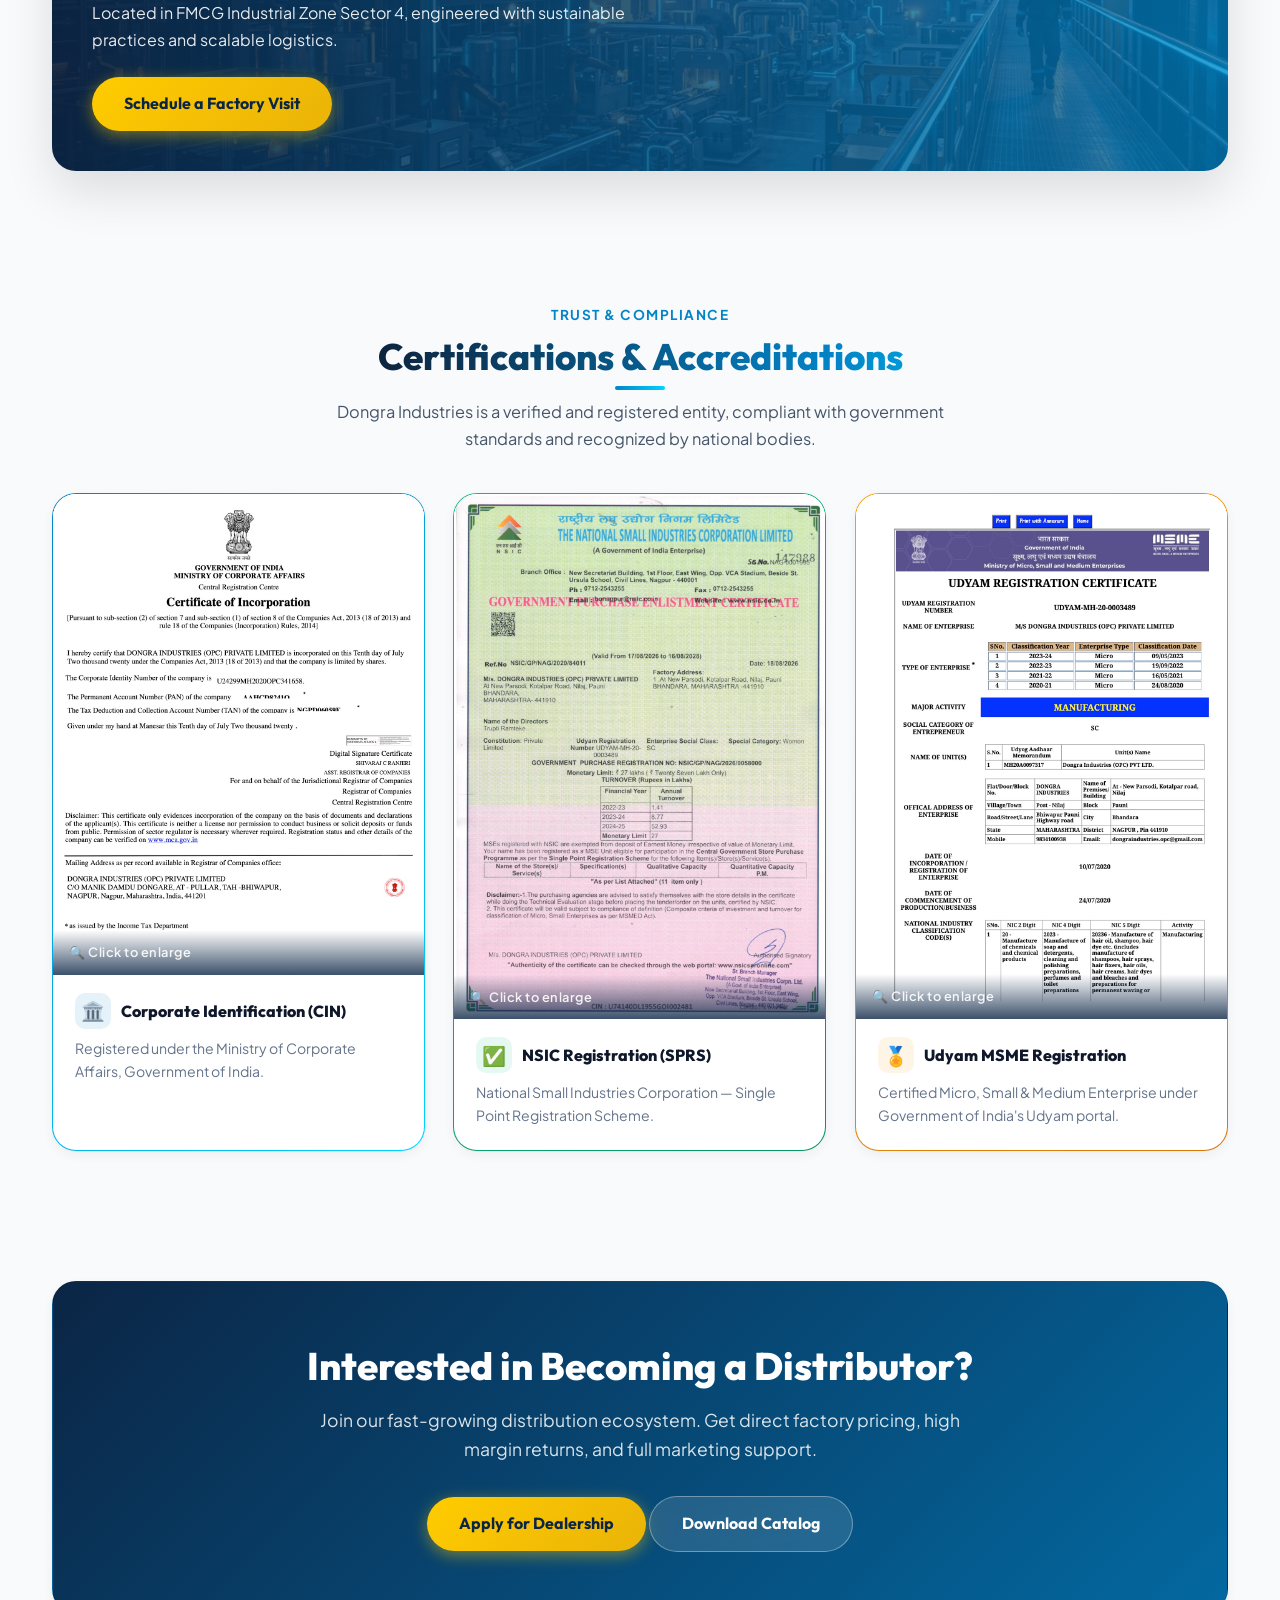
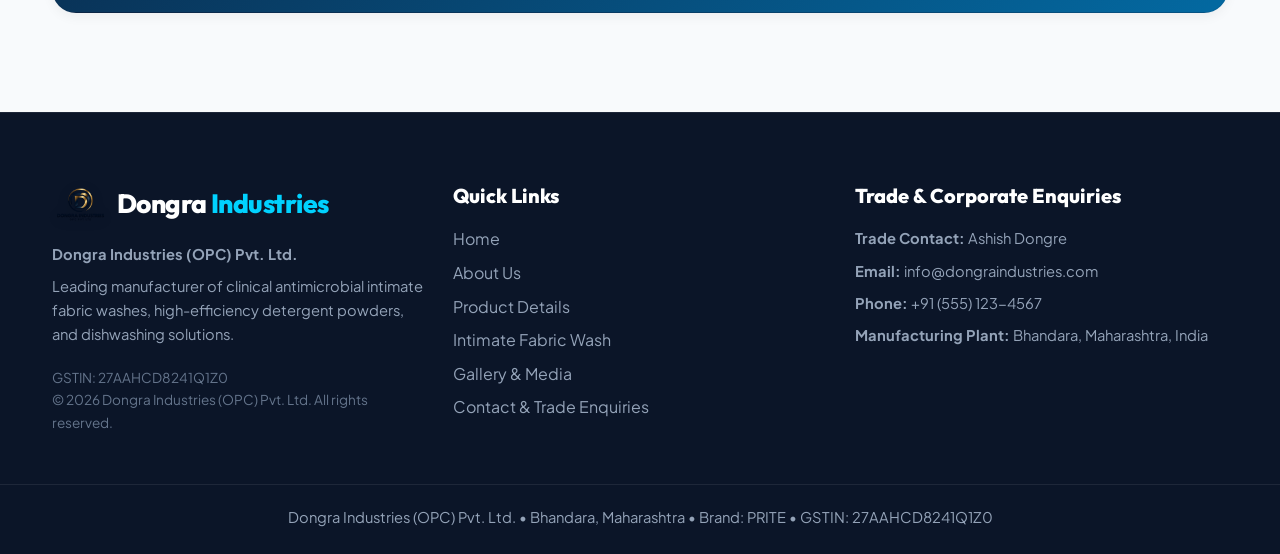
==== commit ddde3384: "checking deploy" ====
--- a/about.html
+++ b/about.html
@@ -15,6 +15,7 @@
     <meta name="robots" content="index, follow">
     <link rel="canonical" href="https://dongraindustries.com/about.html">
     <meta name="theme-color" content="#0284c7">
+
 
     <!-- Favicon -->
     <link rel="icon" type="image/png" sizes="32x32" href="favicon-32x32.png">
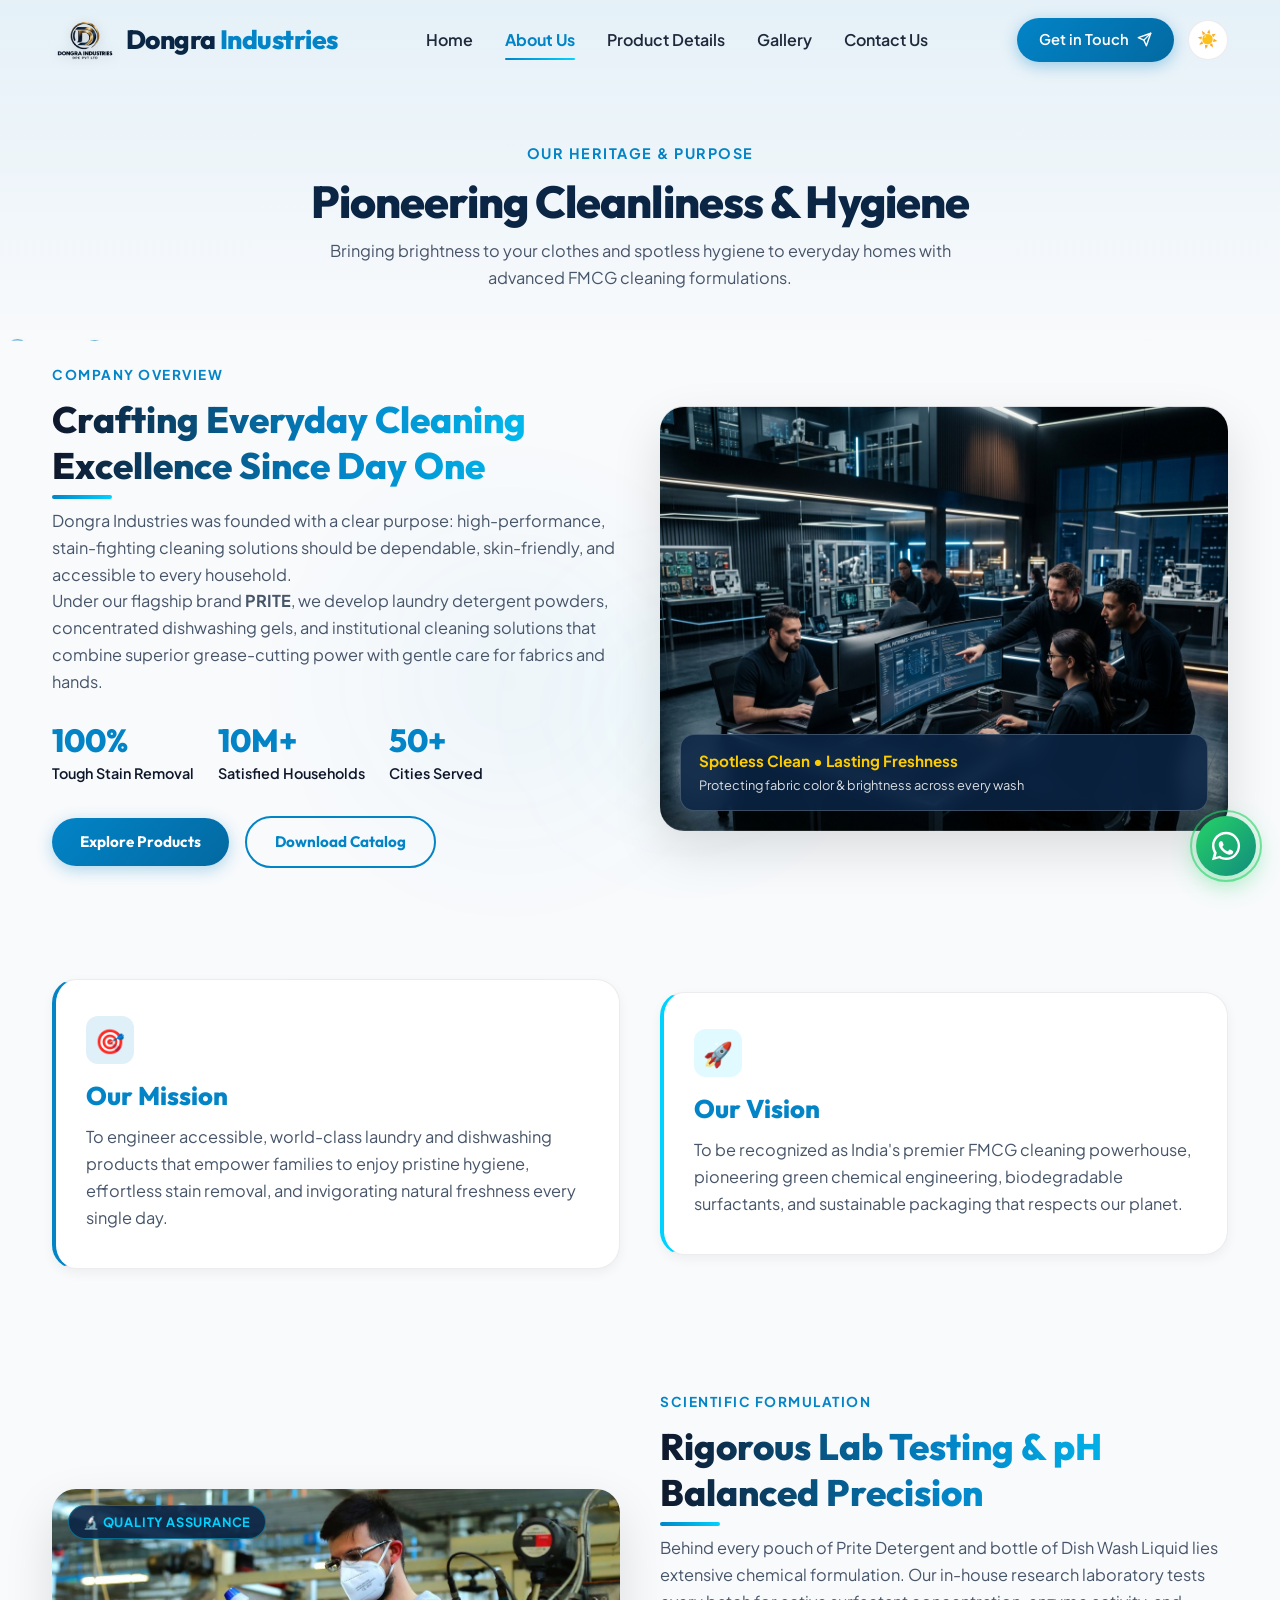
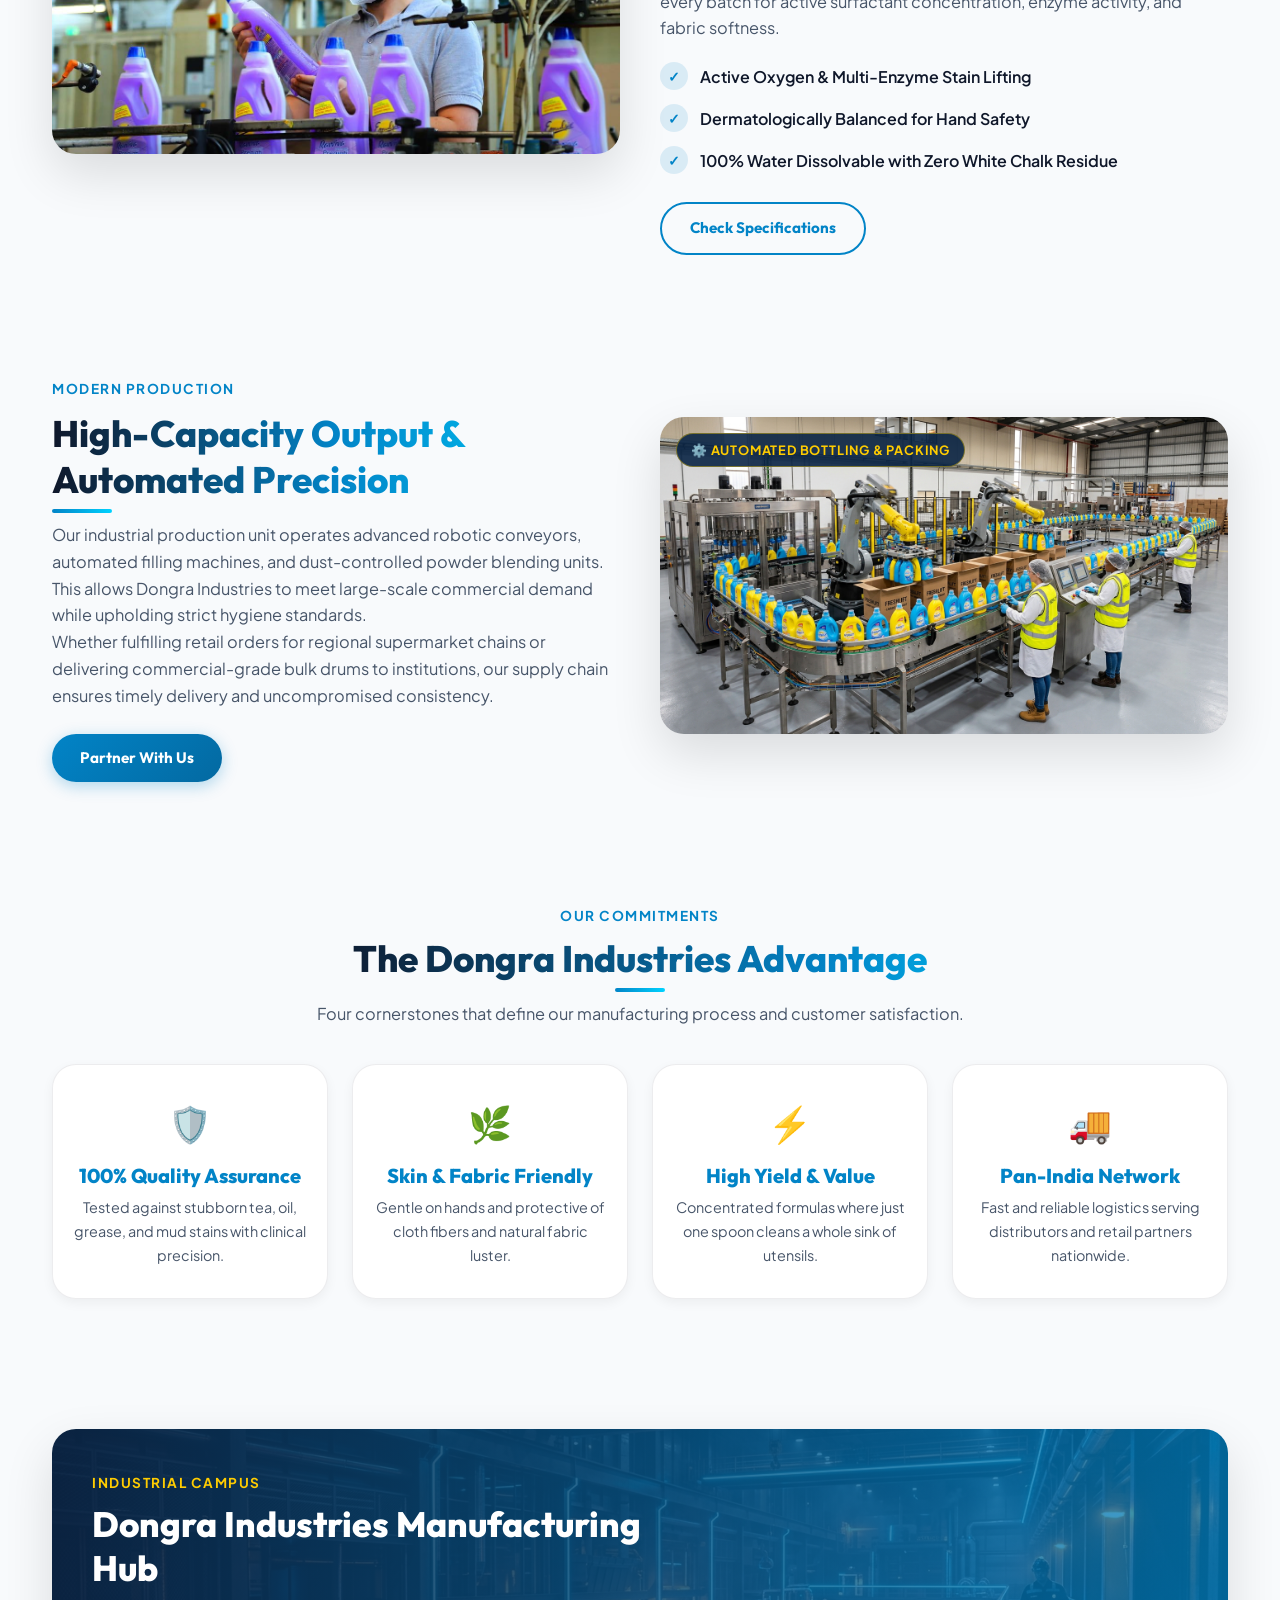
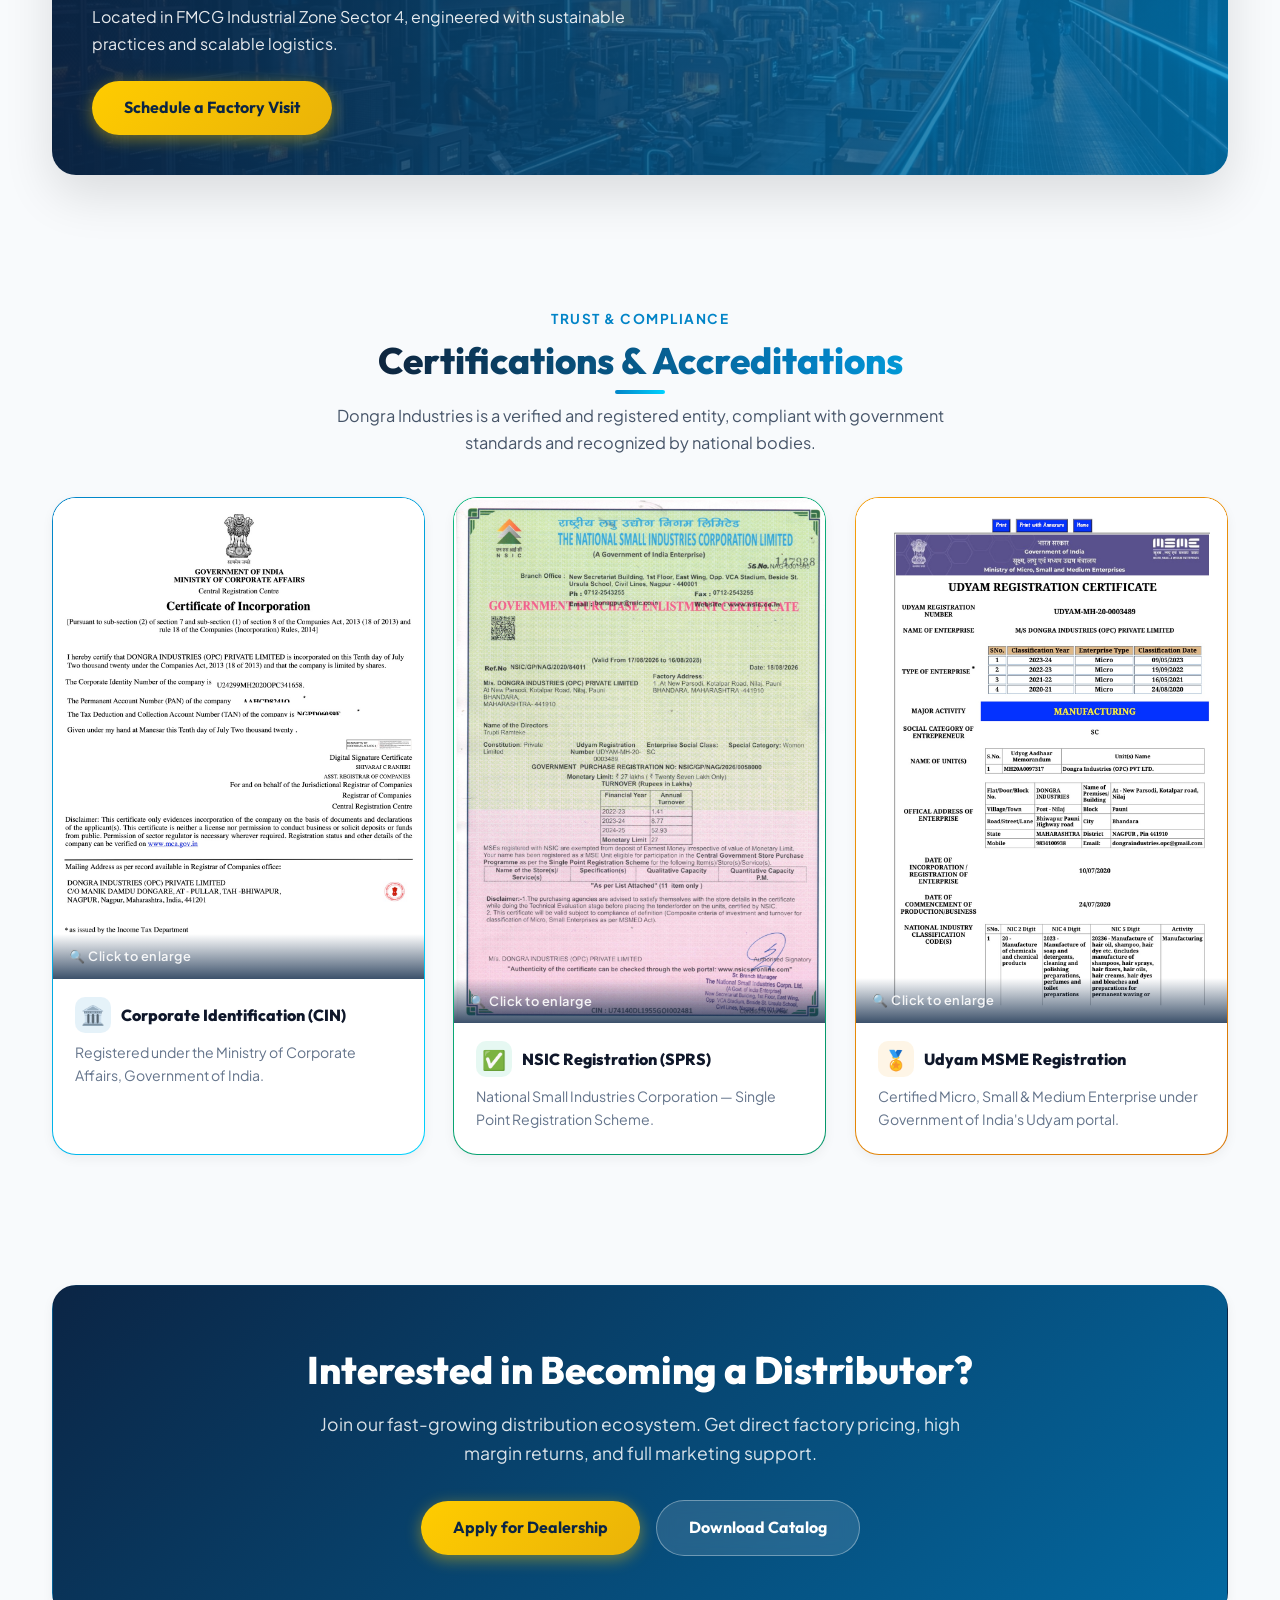
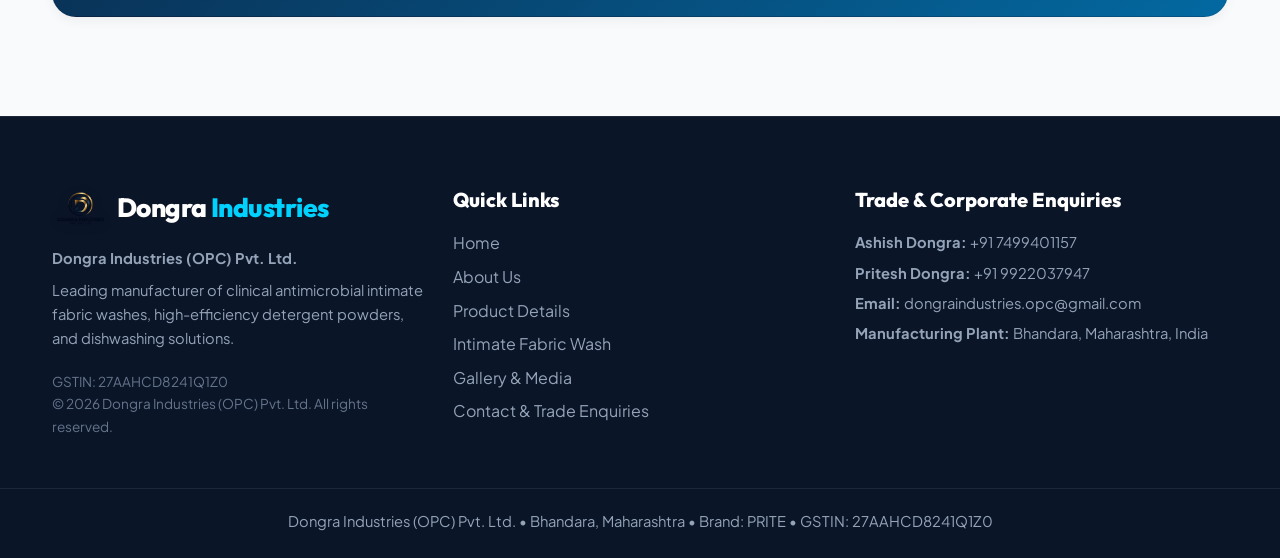
==== commit 798e812f: "changed UI and Removed formula and add some numbers" ====
--- a/about.html
+++ b/about.html
@@ -6,16 +6,16 @@
     <meta name="viewport" content="width=device-width, initial-scale=1.0">
 
     <!-- Primary SEO Meta Tags -->
-    <title>About Us | Dongra Industries - Cleaning Innovation</title>
-    <meta name="title" content="About Us | Dongra Industries - Cleaning Innovation">
+    <title>About Us | Dongra Industries (OPC) Pvt. Ltd. - Cleaning Innovation & Plant</title>
+    <meta name="title" content="About Us | Dongra Industries (OPC) Pvt. Ltd. - Cleaning Innovation & Plant">
     <meta name="description"
-        content="Learn about Dongra Industries, our journey, manufacturing excellence, quality control labs, and our mission to provide high-quality cleaning detergents and dish wash products.">
+        content="Learn about Dongra Industries (OPC) Pvt. Ltd., our automated manufacturing facility in Bhandara, Maharashtra, quality control labs, and mission to deliver premium PRITE cleaning detergents.">
     <meta name="keywords"
-        content="About Dongra Industries, cleaning products company, detergent manufacturer, Prite detergent history, FMCG cleaning factory">
-    <meta name="robots" content="index, follow">
-    <link rel="canonical" href="https://dongraindustries.com/about.html">
+        content="About Dongra Industries, Dongra Industries OPC Pvt Ltd, cleaning products company, detergent manufacturer Bhandara, Prite detergent factory, FMCG cleaning plant Maharashtra">
+    <meta name="author" content="Dongra Industries (OPC) Pvt. Ltd.">
+    <meta name="robots" content="index, follow, max-snippet:-1, max-image-preview:large, max-video-preview:-1">
+    <link rel="canonical" href="https://dongraindustries.in/about.html">
     <meta name="theme-color" content="#0284c7">
-
 
     <!-- Favicon -->
     <link rel="icon" type="image/png" sizes="32x32" href="favicon-32x32.png">
@@ -25,11 +25,12 @@
 
     <!-- Open Graph -->
     <meta property="og:type" content="website">
-    <meta property="og:url" content="https://dongraindustries.com/about.html">
-    <meta property="og:title" content="About Us | Dongra Industries">
+    <meta property="og:url" content="https://dongraindustries.in/about.html">
+    <meta property="og:title" content="About Us | Dongra Industries (OPC) Pvt. Ltd.">
     <meta property="og:description"
-        content="Learn about Dongra Industries, our journey, modern automated manufacturing, and our mission to bring premium cleaning products to every home.">
+        content="Learn about Dongra Industries (OPC) Pvt. Ltd., our journey, modern automated manufacturing, and our mission to bring premium cleaning products to every home.">
     <meta property="og:image" content="assets/images/quality_lab.jpg">
+    <meta property="og:site_name" content="Dongra Industries (OPC) Pvt. Ltd.">
 
     <link rel="stylesheet" href="style.css">
 </head>
@@ -186,23 +187,17 @@
                     formulation. Our in-house research laboratory tests every batch for active surfactant concentration,
                     enzyme activity, and fabric softness.</p>
 
-                <div style="display: flex; flex-direction: column; gap: 12px; margin: 20px 0 28px;">
-                    <div
-                        style="display: flex; align-items: center; gap: 12px; font-weight: 600; color: var(--text-dark);">
-                        <span
-                            style="width: 28px; height: 28px; border-radius: 50%; background: rgba(2, 132, 199, 0.12); color: var(--brand-blue); display: flex; align-items: center; justify-content: center; font-size: 0.85rem;">✓</span>
+                <div style="display: flex; flex-direction: column; gap: 14px; margin: 20px 0 28px;">
+                    <div class="check-item">
+                        <span class="check-icon">✓</span>
                         Active Oxygen & Multi-Enzyme Stain Lifting
                     </div>
-                    <div
-                        style="display: flex; align-items: center; gap: 12px; font-weight: 600; color: var(--text-dark);">
-                        <span
-                            style="width: 28px; height: 28px; border-radius: 50%; background: rgba(2, 132, 199, 0.12); color: var(--brand-blue); display: flex; align-items: center; justify-content: center; font-size: 0.85rem;">✓</span>
+                    <div class="check-item">
+                        <span class="check-icon">✓</span>
                         Dermatologically Balanced for Hand Safety
                     </div>
-                    <div
-                        style="display: flex; align-items: center; gap: 12px; font-weight: 600; color: var(--text-dark);">
-                        <span
-                            style="width: 28px; height: 28px; border-radius: 50%; background: rgba(2, 132, 199, 0.12); color: var(--brand-blue); display: flex; align-items: center; justify-content: center; font-size: 0.85rem;">✓</span>
+                    <div class="check-item">
+                        <span class="check-icon">✓</span>
                         100% Water Dissolvable with Zero White Chalk Residue
                     </div>
                 </div>
@@ -447,9 +442,9 @@
                 marketing support.
             </p>
             <div class="btn-group" style="justify-content: center;">
-                <a href="contact.html" class="btn-yellow">Apply for Dealership</a>
+                <a href="contact.html" class="btn btn-yellow">Apply for Dealership</a>
                 <a href="assets/dongra-industries-catalog.pdf" download="Dongra-Industries-Product-Catalog.pdf"
-                    class="btn-glass">Download Catalog</a>
+                    class="btn btn-glass">Download Catalog</a>
             </div>
         </div>
     </section>
@@ -482,9 +477,9 @@
             </div>
             <div>
                 <h4 style="color: #ffffff; margin-bottom: 18px;">Trade & Corporate Enquiries</h4>
-                <p style="margin-bottom: 8px;"><strong>Trade Contact:</strong> Ashish Dongre</p>
-                <p style="margin-bottom: 8px;"><strong>Email:</strong> info@dongraindustries.com</p>
-                <p style="margin-bottom: 8px;"><strong>Phone:</strong> +91 (555) 123-4567</p>
+                <p style="margin-bottom: 6px;"><strong>Ashish Dongra:</strong> <a href="tel:+917499401157" style="color: inherit; text-decoration: none;">+91 7499401157</a></p>
+                <p style="margin-bottom: 6px;"><strong>Pritesh Dongra:</strong> <a href="tel:+919922037947" style="color: inherit; text-decoration: none;">+91 9922037947</a></p>
+                <p style="margin-bottom: 6px;"><strong>Email:</strong> <a href="mailto:dongraindustries.opc@gmail.com" style="color: inherit; text-decoration: none;">dongraindustries.opc@gmail.com</a></p>
                 <p style="margin-bottom: 16px;"><strong>Manufacturing Plant:</strong> Bhandara, Maharashtra, India</p>
             </div>
         </div>
--- a/style.css
+++ b/style.css
@@ -648,6 +648,38 @@
   background: rgba(255, 255, 255, 0.22);
   transform: translateY(-3px);
   box-shadow: 0 8px 24px rgba(0, 0, 0, 0.25);
+}
+
+/* Button Groups */
+.btn-group {
+  display: flex;
+  align-items: center;
+  gap: 16px;
+  flex-wrap: wrap;
+}
+
+/* Feature Check Items */
+.check-item {
+  display: flex;
+  align-items: center;
+  gap: 12px;
+  font-weight: 600;
+  color: var(--text-dark);
+}
+
+.check-icon {
+  width: 28px;
+  height: 28px;
+  min-width: 28px;
+  max-width: 28px;
+  border-radius: 50%;
+  background: rgba(2, 132, 199, 0.12);
+  color: var(--brand-blue);
+  display: flex;
+  align-items: center;
+  justify-content: center;
+  font-size: 0.85rem;
+  flex-shrink: 0;
 }
 
 /* Grids */
@@ -1223,6 +1255,21 @@
     border-radius: var(--radius-md);
   }
 
+  /* Responsive button clusters */
+  .btn-group {
+    display: flex !important;
+    flex-direction: column !important;
+    align-items: stretch !important;
+    gap: 14px !important;
+    width: 100% !important;
+  }
+
+  .btn-group > * {
+    width: 100% !important;
+    margin: 0 !important;
+    box-sizing: border-box !important;
+  }
+
   .page-header {
     padding: 96px 0 32px;
   }
@@ -1261,17 +1308,24 @@
     justify-content: center;
     padding: 12px 18px;
     font-size: 0.92rem;
+    box-sizing: border-box;
   }
 
   /* Responsive button clusters */
   .btn-group,
-  [style*="display: flex"][style*="justify-content: center"],
-  [style*="display: flex"][style*="gap: 16px"],
-  [style*="display: flex"][style*="gap: 14px"],
-  [style*="display: flex"][style*="gap: 12px"] {
+  .hero-actions,
+  .cta-buttons {
+    display: flex !important;
     flex-direction: column !important;
     align-items: stretch !important;
-    width: 100%;
+    gap: 14px !important;
+    width: 100% !important;
+  }
+
+  .btn-group > * {
+    width: 100% !important;
+    margin: 0 !important;
+    box-sizing: border-box !important;
   }
 
   .stat-number {
@@ -1281,11 +1335,13 @@
   .cert-badges-grid {
     flex-direction: column;
     align-items: stretch;
+    gap: 10px;
   }
 
   .cert-badge {
     width: 100%;
     justify-content: center;
+    box-sizing: border-box;
   }
 }
 
@@ -2672,4 +2728,111 @@
   .threat-pipeline {
     grid-template-columns: 1fr;
   }
+}
+
+/* ============================================================
+   DIRECT WHATSAPP FLOATING BUTTON (+91 7499401157)
+   ============================================================ */
+.whatsapp-float-btn {
+  position: fixed;
+  bottom: 24px;
+  right: 24px;
+  width: 60px;
+  height: 60px;
+  background: linear-gradient(135deg, #25D366, #128C7E);
+  color: #ffffff;
+  border-radius: 50%;
+  display: flex;
+  align-items: center;
+  justify-content: center;
+  box-shadow: 0 8px 24px rgba(37, 211, 102, 0.45);
+  z-index: 99999;
+  text-decoration: none;
+  transition: all 0.3s cubic-bezier(0.34, 1.56, 0.64, 1);
+}
+
+.whatsapp-float-btn:hover {
+  transform: scale(1.1) translateY(-3px);
+  box-shadow: 0 12px 30px rgba(37, 211, 102, 0.6);
+  color: #ffffff;
+}
+
+.whatsapp-float-btn:active {
+  transform: scale(0.95);
+}
+
+.whatsapp-float-btn svg {
+  width: 34px;
+  height: 34px;
+  fill: #ffffff;
+}
+
+/* Pulsing Outer Glow Ring */
+.whatsapp-float-btn::before {
+  content: '';
+  position: absolute;
+  inset: -6px;
+  border-radius: 50%;
+  border: 2px solid rgba(37, 211, 102, 0.6);
+  animation: waPulseRing 2.2s infinite cubic-bezier(0.25, 0.8, 0.5, 1);
+  pointer-events: none;
+}
+
+@keyframes waPulseRing {
+  0% { transform: scale(0.92); opacity: 0.9; }
+  70% { transform: scale(1.35); opacity: 0; }
+  100% { transform: scale(1.35); opacity: 0; }
+}
+
+/* Tooltip Badge on Desktop Hover */
+.whatsapp-float-btn .wa-tooltip-text {
+  position: absolute;
+  right: 70px;
+  background: #0f172a;
+  color: #ffffff;
+  padding: 8px 14px;
+  border-radius: 10px;
+  font-size: 0.82rem;
+  font-weight: 600;
+  font-family: var(--font-body, sans-serif);
+  white-space: nowrap;
+  opacity: 0;
+  visibility: hidden;
+  transform: translateX(10px);
+  transition: all 0.25s ease;
+  pointer-events: none;
+  box-shadow: 0 4px 14px rgba(0, 0, 0, 0.2);
+}
+
+.whatsapp-float-btn .wa-tooltip-text::after {
+  content: '';
+  position: absolute;
+  top: 50%;
+  right: -5px;
+  transform: translateY(-50%);
+  border-width: 5px 0 5px 6px;
+  border-style: solid;
+  border-color: transparent transparent transparent #0f172a;
+}
+
+.whatsapp-float-btn:hover .wa-tooltip-text {
+  opacity: 1;
+  visibility: visible;
+  transform: translateX(0);
+}
+
+@media (max-width: 480px) {
+  .whatsapp-float-btn {
+    bottom: 18px;
+    right: 18px;
+    width: 54px;
+    height: 54px;
+  }
+  .whatsapp-float-btn svg {
+    width: 30px;
+    height: 30px;
+  }
+  .whatsapp-float-btn .wa-tooltip-text {
+    display: none;
+  }
 }
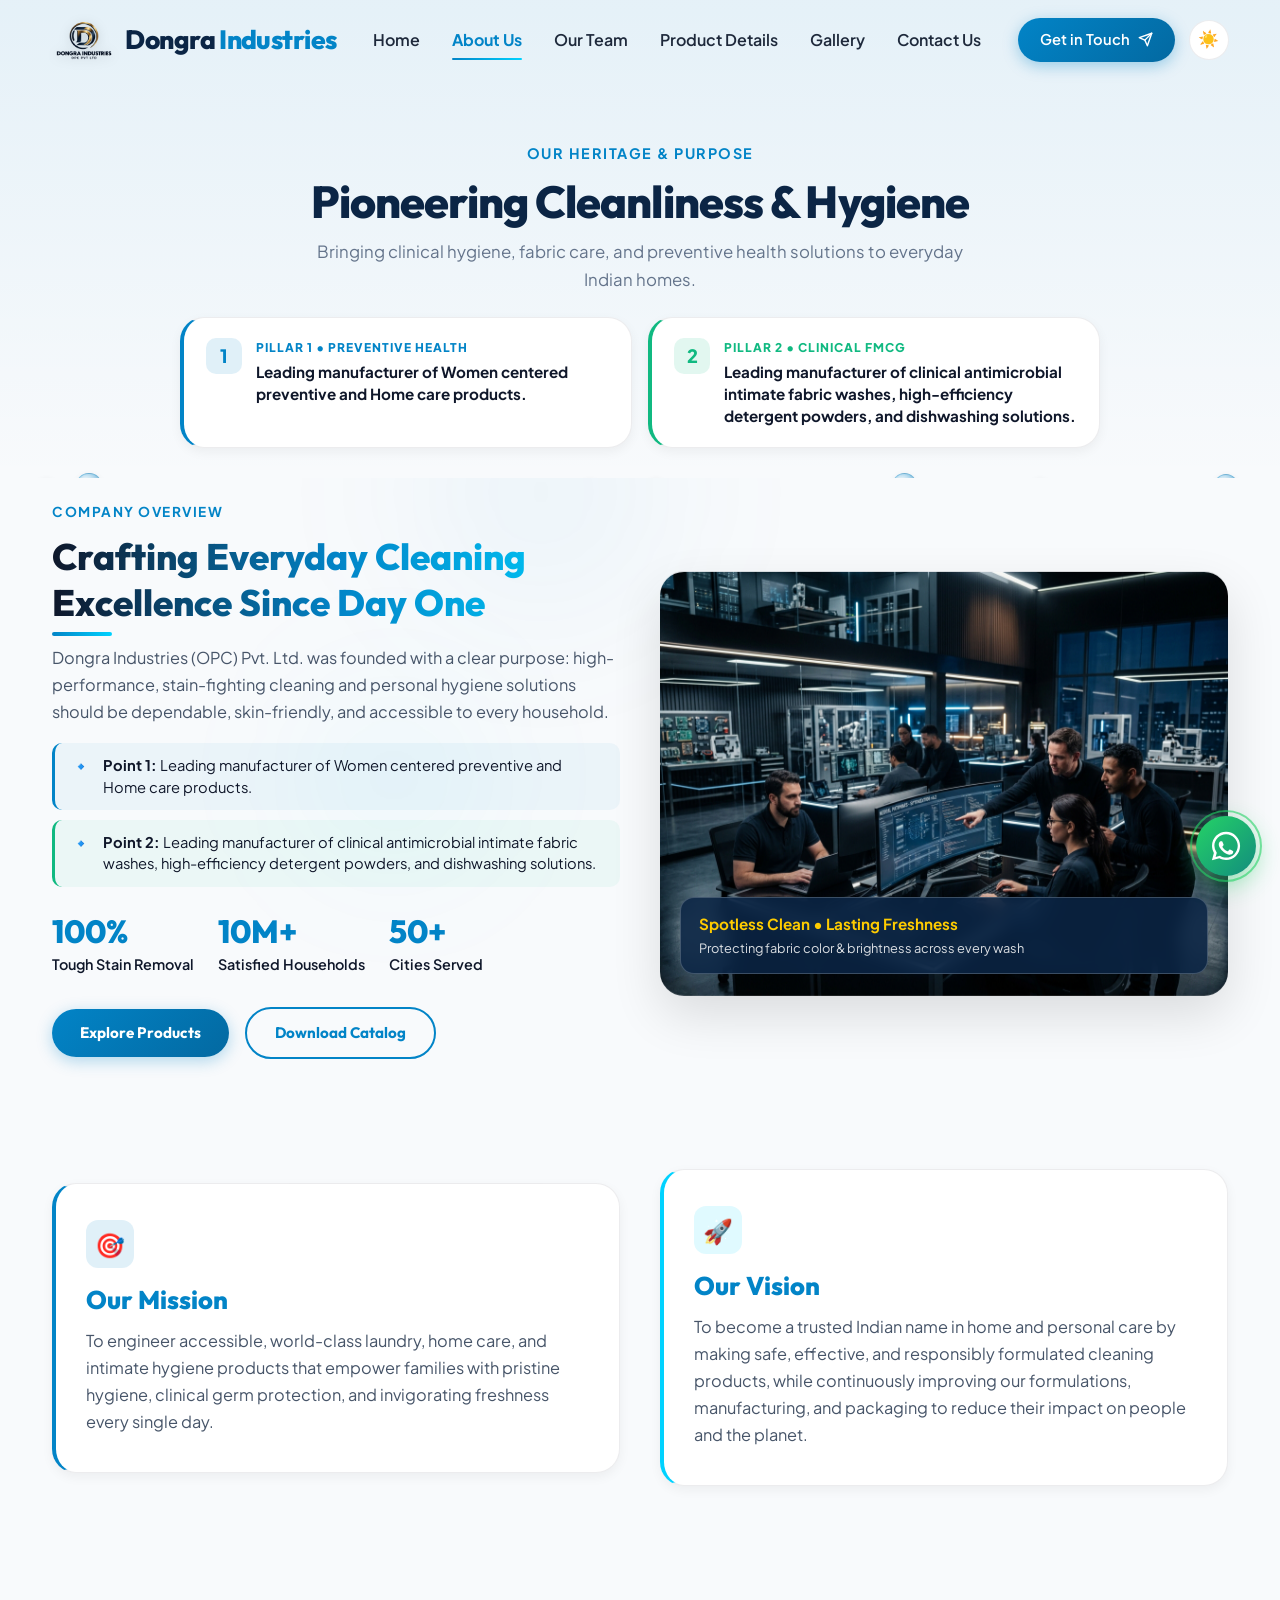
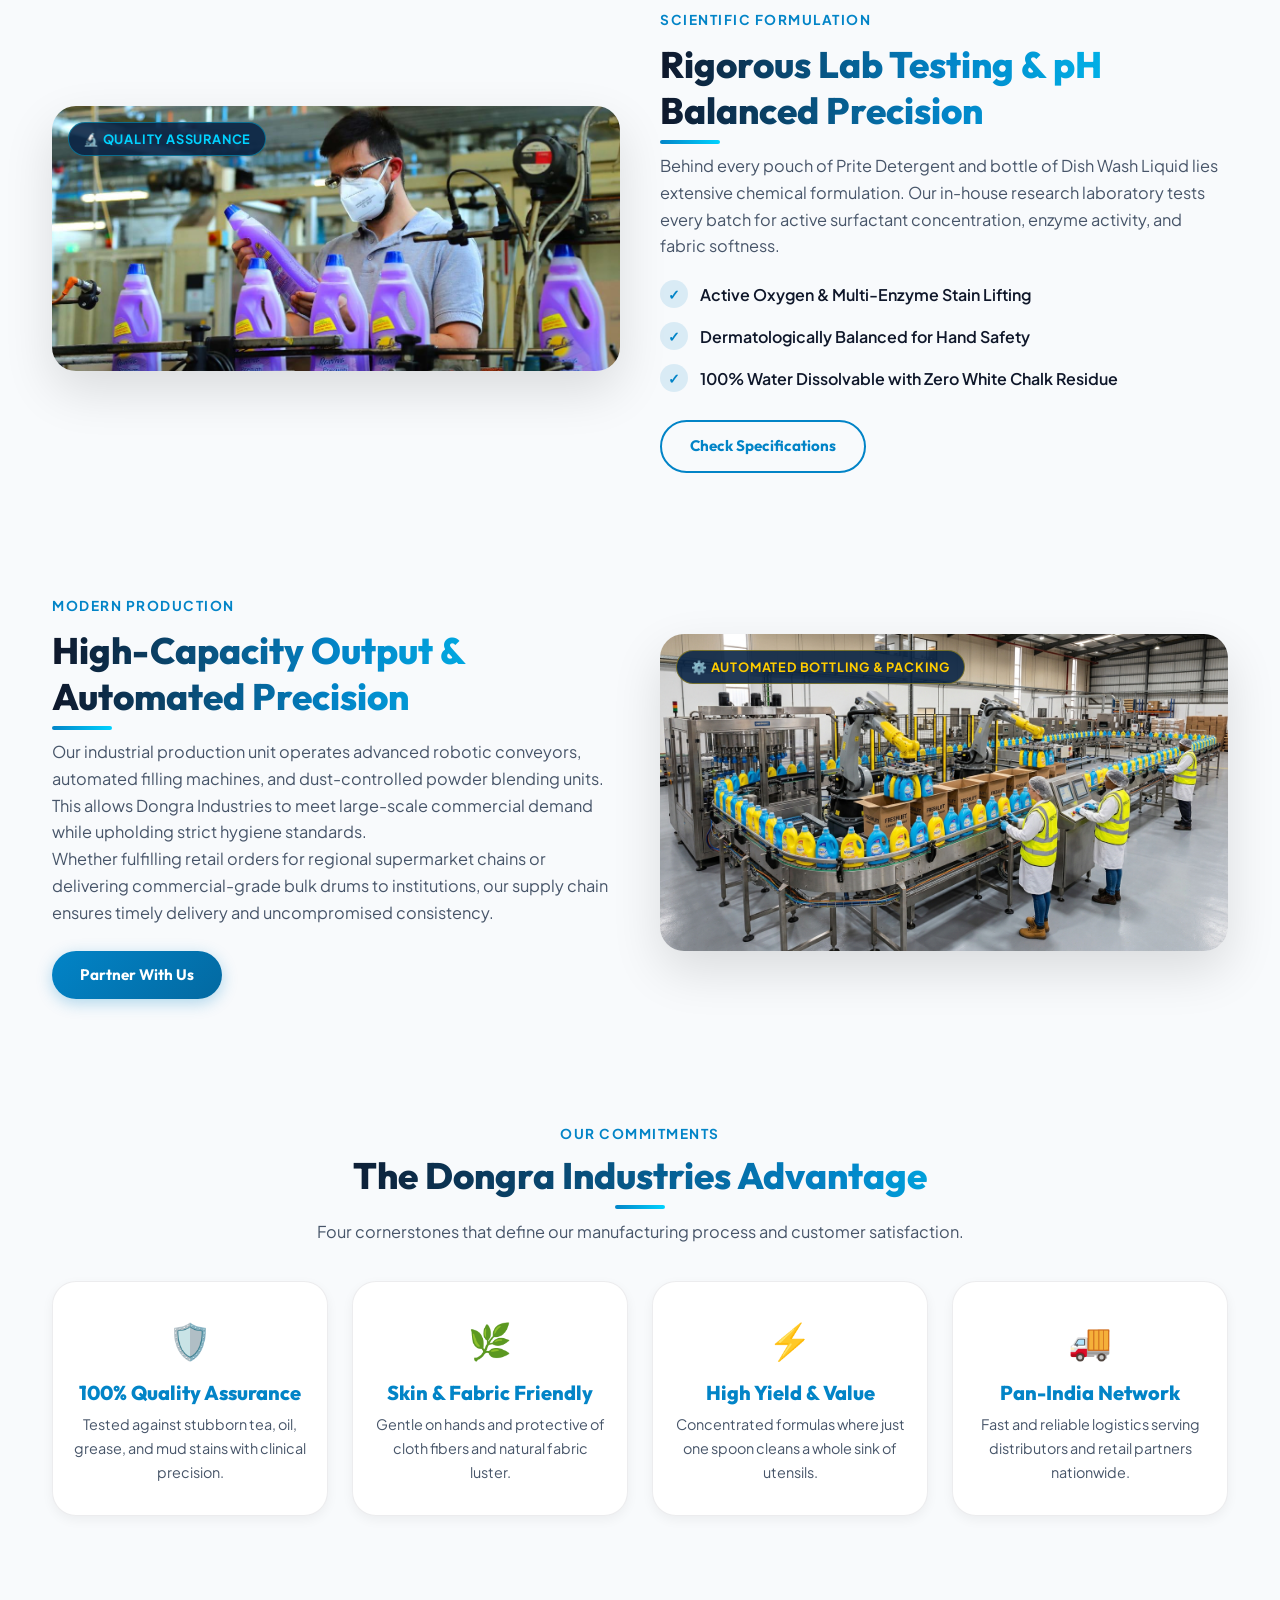
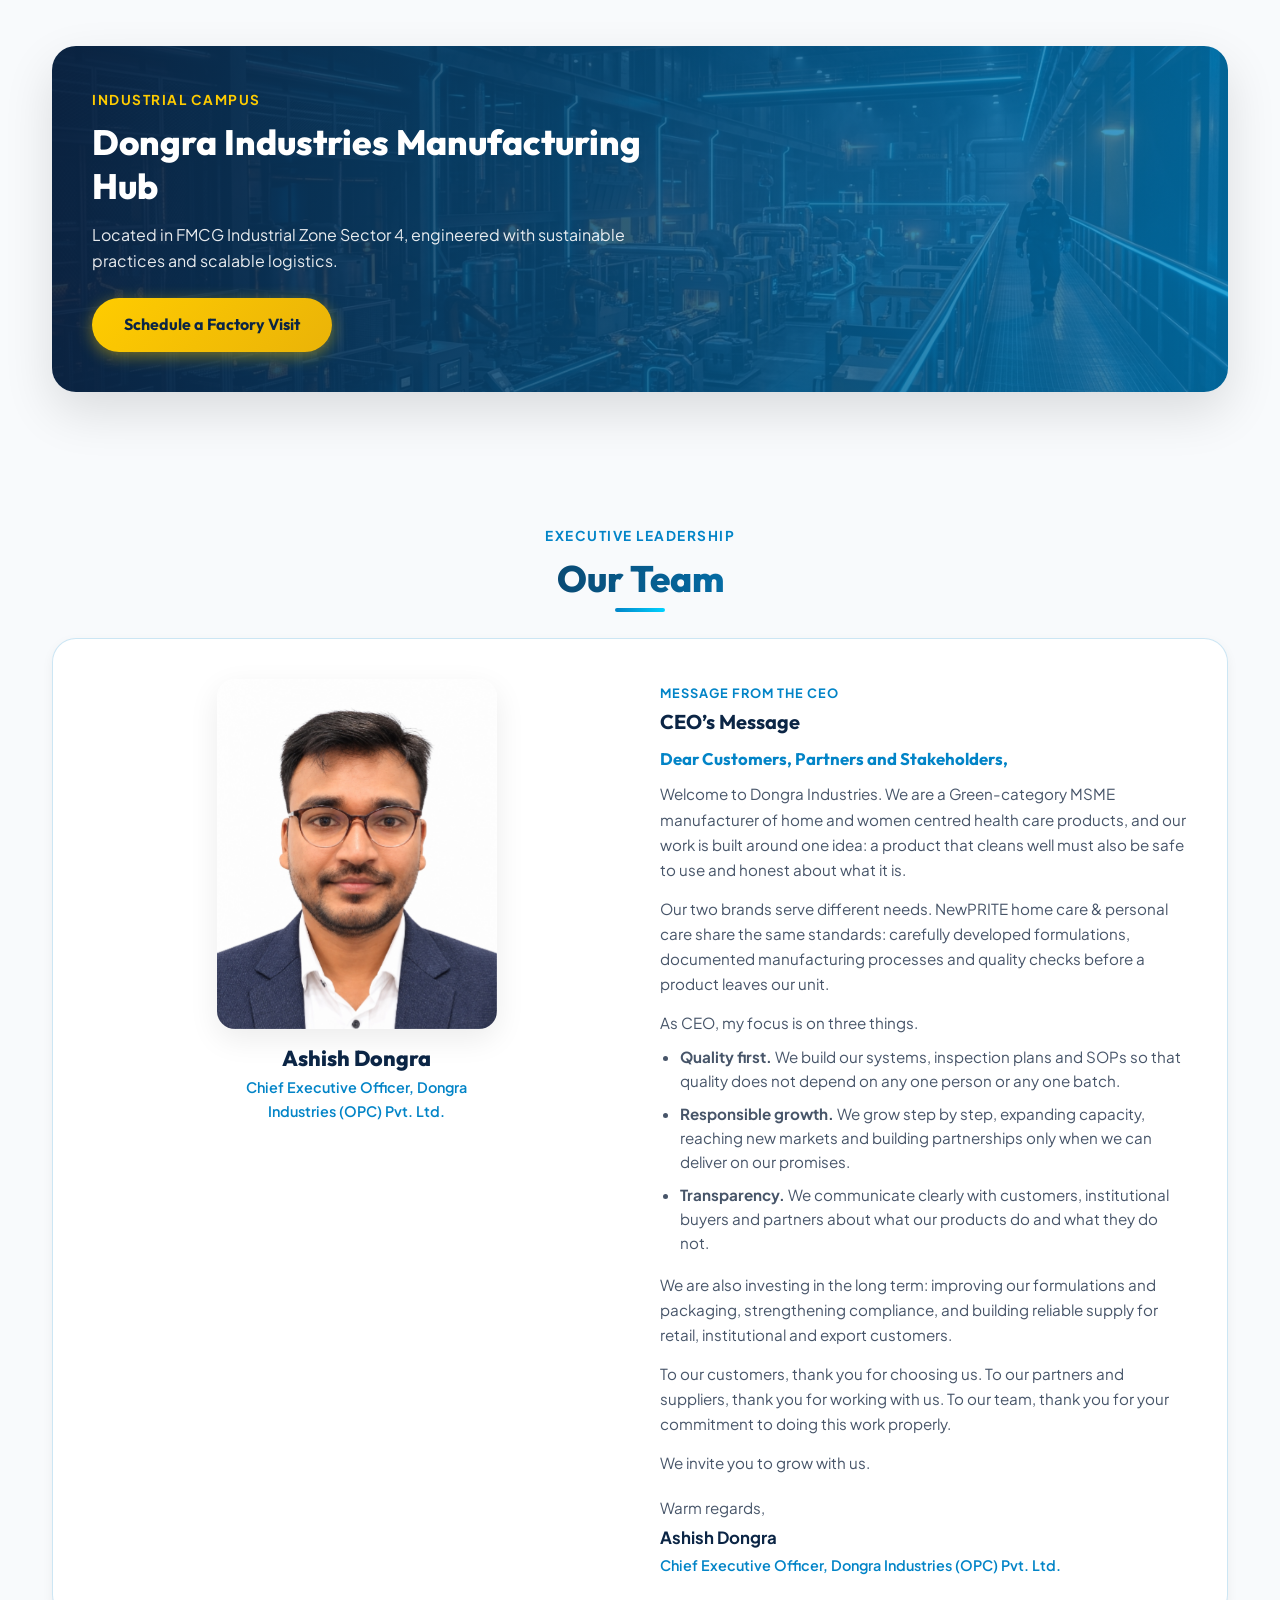
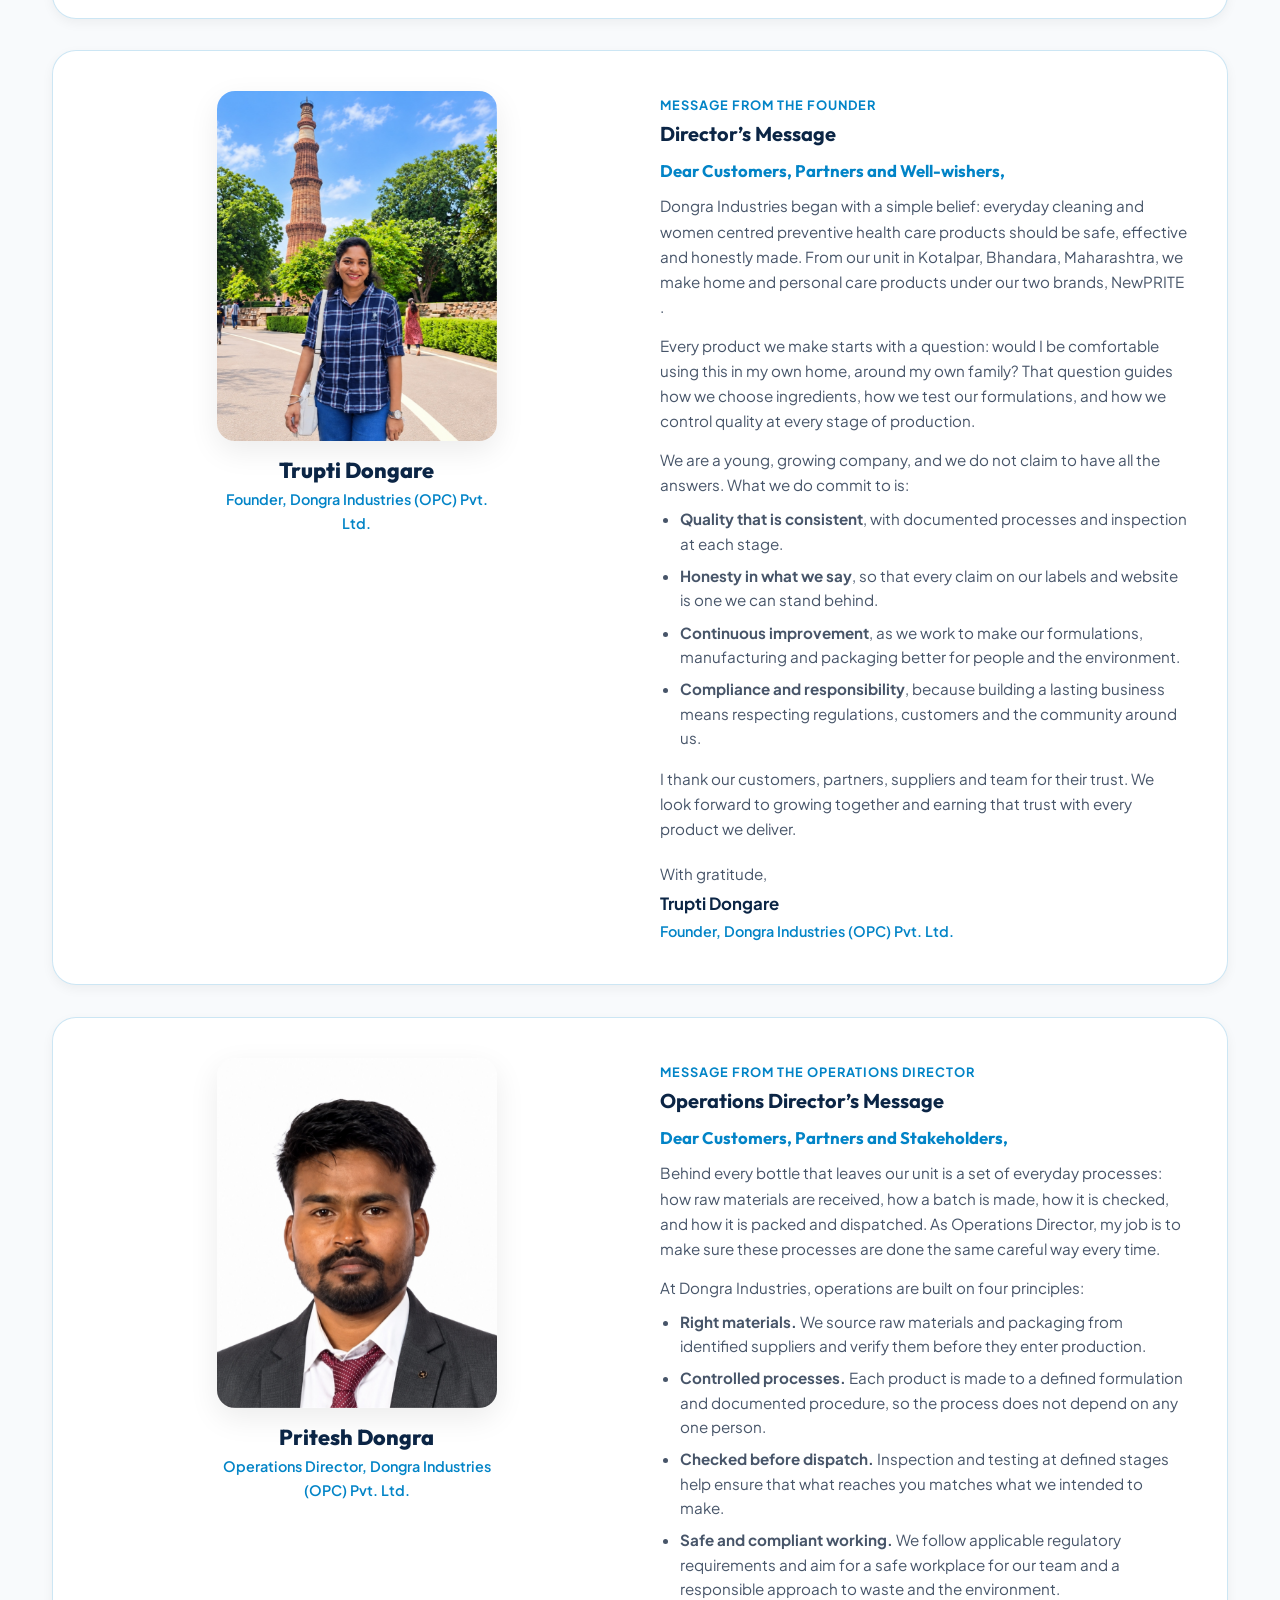
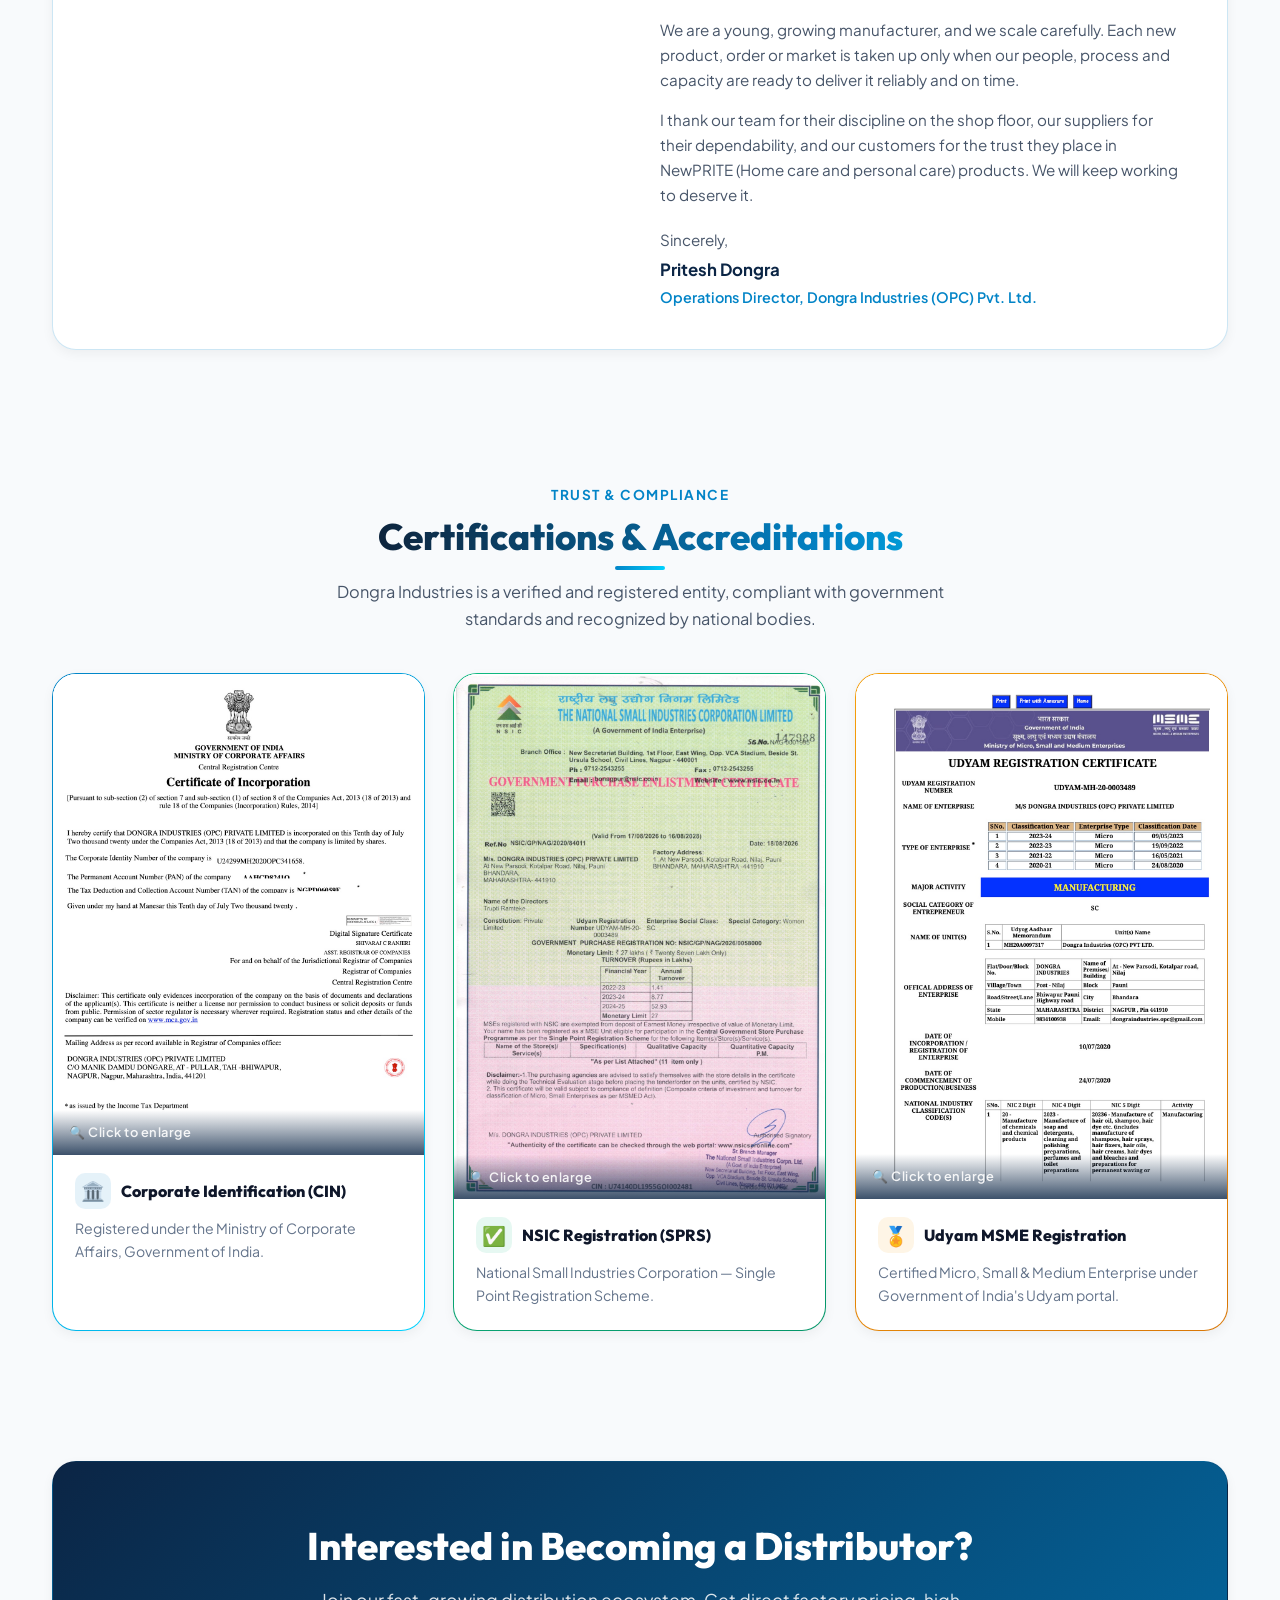
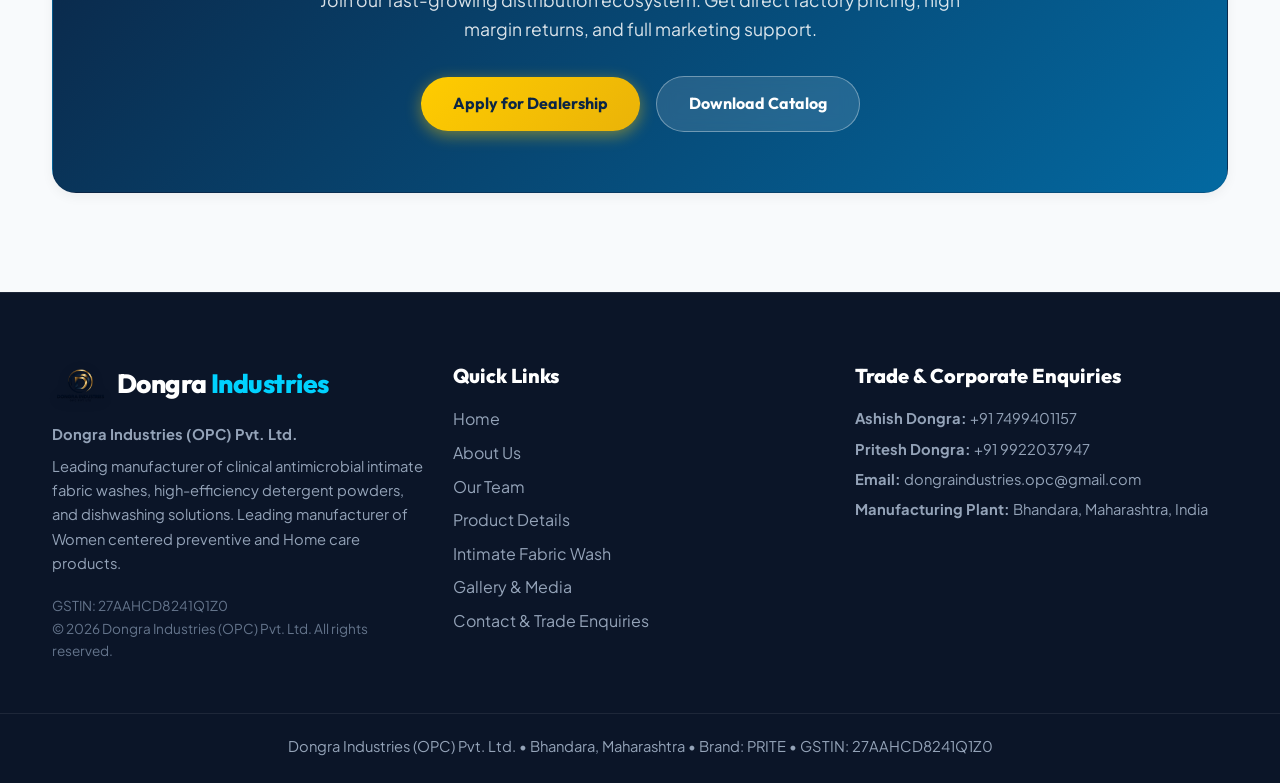
==== commit fad25f85: "add Our team pages" ====
--- a/about.html
+++ b/about.html
@@ -32,7 +32,7 @@
     <meta property="og:image" content="assets/images/quality_lab.jpg">
     <meta property="og:site_name" content="Dongra Industries (OPC) Pvt. Ltd.">
 
-    <link rel="stylesheet" href="style.css">
+    <link rel="stylesheet" href="style.css?v=2">
 </head>
 
 <body>
@@ -47,6 +47,7 @@
             <ul class="nav-links">
                 <li><a href="index.html">Home</a></li>
                 <li><a href="about.html" class="active">About Us</a></li>
+                <li><a href="team.html">Our Team</a></li>
                 <li><a href="details.html">Product Details</a></li>
                 <li><a href="gallery.html">Gallery</a></li>
                 <li><a href="contact.html">Contact Us</a></li>
@@ -78,14 +79,44 @@
     </nav>
 
     <!-- Page Header -->
-    <header class="page-header">
+    <header class="page-header" style="padding-bottom: 30px;">
         <div class="container">
             <span
                 style="color: var(--brand-blue); font-weight: 700; text-transform: uppercase; letter-spacing: 1.5px; font-size: 0.9rem;">Our
                 Heritage & Purpose</span>
             <h1 class="animate" style="margin-top: 8px;">Pioneering Cleanliness & Hygiene</h1>
-            <p class="animate delay-1" style="max-width: 680px; margin: 0 auto;">Bringing brightness to your clothes and
-                spotless hygiene to everyday homes with advanced FMCG cleaning formulations.</p>
+            <p class="animate delay-1" style="max-width: 680px; margin: 0 auto; font-size: 1.05rem; color: var(--text-muted);">
+                Bringing clinical hygiene, fabric care, and preventive health solutions to everyday Indian homes.
+            </p>
+
+            <!-- 2 Distinct Core Manufacturing Pillars -->
+            <div class="animate delay-2" style="max-width: 920px; margin: 24px auto 0; display: grid; grid-template-columns: repeat(auto-fit, minmax(290px, 1fr)); gap: 16px; text-align: left;">
+                <!-- Point 1 -->
+                <div class="card-modern" style="padding: 20px 22px; border-left: 4px solid var(--brand-blue); background: var(--bg-card); display: flex; gap: 14px; align-items: flex-start; margin-bottom: 0;">
+                    <div style="width: 36px; height: 36px; border-radius: 10px; background: rgba(2, 132, 199, 0.12); color: var(--brand-blue); display: flex; align-items: center; justify-content: center; font-size: 1.15rem; flex-shrink: 0; font-weight: 800;">
+                        1
+                    </div>
+                    <div>
+                        <span style="font-size: 0.75rem; text-transform: uppercase; font-weight: 800; letter-spacing: 1px; color: var(--brand-blue); display: block; margin-bottom: 4px;">Pillar 1 • Preventive Health</span>
+                        <p style="margin: 0; font-size: 0.95rem; font-weight: 700; color: var(--text-dark); line-height: 1.45;">
+                            Leading manufacturer of Women centered preventive and Home care products.
+                        </p>
+                    </div>
+                </div>
+
+                <!-- Point 2 -->
+                <div class="card-modern" style="padding: 20px 22px; border-left: 4px solid #10b981; background: var(--bg-card); display: flex; gap: 14px; align-items: flex-start; margin-bottom: 0;">
+                    <div style="width: 36px; height: 36px; border-radius: 10px; background: rgba(16, 185, 129, 0.12); color: #10b981; display: flex; align-items: center; justify-content: center; font-size: 1.15rem; flex-shrink: 0; font-weight: 800;">
+                        2
+                    </div>
+                    <div>
+                        <span style="font-size: 0.75rem; text-transform: uppercase; font-weight: 800; letter-spacing: 1px; color: #10b981; display: block; margin-bottom: 4px;">Pillar 2 • Clinical FMCG</span>
+                        <p style="margin: 0; font-size: 0.95rem; font-weight: 700; color: var(--text-dark); line-height: 1.45;">
+                            Leading manufacturer of clinical antimicrobial intimate fabric washes, high-efficiency detergent powders, and dishwashing solutions.
+                        </p>
+                    </div>
+                </div>
+            </div>
         </div>
     </header>
 
@@ -98,11 +129,23 @@
                     Overview</span>
                 <h2 class="section-title" style="margin-top: 10px;">Crafting Everyday Cleaning Excellence Since Day One
                 </h2>
-                <p>Dongra Industries was founded with a clear purpose: high-performance, stain-fighting cleaning
-                    solutions should be dependable, skin-friendly, and accessible to every household.</p>
-                <p>Under our flagship brand <strong>PRITE</strong>, we develop laundry detergent powders, concentrated
-                    dishwashing gels, and institutional cleaning solutions that combine superior grease-cutting power
-                    with gentle care for fabrics and hands.</p>
+                <p>Dongra Industries (OPC) Pvt. Ltd. was founded with a clear purpose: high-performance, stain-fighting cleaning and personal hygiene solutions should be dependable, skin-friendly, and accessible to every household.</p>
+
+                <!-- 2 Key Focus Points -->
+                <div style="display: flex; flex-direction: column; gap: 10px; margin: 18px 0 20px;">
+                    <div style="display: flex; align-items: flex-start; gap: 12px; background: rgba(2, 132, 199, 0.05); padding: 12px 16px; border-radius: 10px; border-left: 3px solid var(--brand-blue);">
+                        <span style="color: var(--brand-blue); font-weight: 800; font-size: 1rem; line-height: 1.4;">🔹</span>
+                        <span style="font-size: 0.92rem; color: var(--text-dark); line-height: 1.45;">
+                            <strong>Point 1:</strong> Leading manufacturer of Women centered preventive and Home care products.
+                        </span>
+                    </div>
+                    <div style="display: flex; align-items: flex-start; gap: 12px; background: rgba(16, 185, 129, 0.05); padding: 12px 16px; border-radius: 10px; border-left: 3px solid #10b981;">
+                        <span style="color: #10b981; font-weight: 800; font-size: 1rem; line-height: 1.4;">🔹</span>
+                        <span style="font-size: 0.92rem; color: var(--text-dark); line-height: 1.45;">
+                            <strong>Point 2:</strong> Leading manufacturer of clinical antimicrobial intimate fabric washes, high-efficiency detergent powders, and dishwashing solutions.
+                        </span>
+                    </div>
+                </div>
 
                 <div style="display: flex; gap: 24px; margin-top: 24px; flex-wrap: wrap;">
                     <div>
@@ -150,8 +193,7 @@
                     style="width: 48px; height: 48px; border-radius: 12px; background: rgba(2, 132, 199, 0.12); color: var(--brand-blue); display: flex; align-items: center; justify-content: center; font-size: 1.5rem; margin-bottom: 16px;">
                     🎯</div>
                 <h3 style="margin-bottom: 12px; color: var(--brand-blue); font-size: 1.6rem;">Our Mission</h3>
-                <p>To engineer accessible, world-class laundry and dishwashing products that empower families to enjoy
-                    pristine hygiene, effortless stain removal, and invigorating natural freshness every single day.</p>
+                <p>To engineer accessible, world-class laundry, home care, and intimate hygiene products that empower families with pristine hygiene, clinical germ protection, and invigorating freshness every single day.</p>
             </div>
             <div class="card-modern animate delay-1"
                 style="border-left: 4px solid var(--brand-cyan); padding: 36px 30px;">
@@ -159,8 +201,7 @@
                     style="width: 48px; height: 48px; border-radius: 12px; background: rgba(0, 210, 255, 0.12); color: var(--brand-blue); display: flex; align-items: center; justify-content: center; font-size: 1.5rem; margin-bottom: 16px;">
                     🚀</div>
                 <h3 style="margin-bottom: 12px; color: var(--brand-blue); font-size: 1.6rem;">Our Vision</h3>
-                <p>To be recognized as India's premier FMCG cleaning powerhouse, pioneering green chemical engineering,
-                    biodegradable surfactants, and sustainable packaging that respects our planet.</p>
+                <p>To become a trusted Indian name in home and personal care by making safe, effective, and responsibly formulated cleaning products, while continuously improving our formulations, manufacturing, and packaging to reduce their impact on people and the planet.</p>
             </div>
         </div>
     </section>
@@ -294,6 +335,210 @@
                 <p style="color: rgba(255, 255, 255, 0.9); font-size: 1rem; margin-bottom: 24px;">Located in FMCG
                     Industrial Zone Sector 4, engineered with sustainable practices and scalable logistics.</p>
                 <a href="contact.html" class="btn btn-yellow">Schedule a Factory Visit</a>
+            </div>
+        </div>
+    </section>
+
+    <!-- 6. Our Team Section -->
+    <section class="container" style="padding-top: 50px;">
+        <div style="text-align: center; max-width: 680px; margin: 0 auto 36px;">
+            <span
+                style="color: var(--brand-blue); font-weight: 700; text-transform: uppercase; letter-spacing: 1.5px; font-size: 0.85rem;">Executive Leadership</span>
+            <h2 class="section-title" style="margin-top: 8px;">Our Team</h2>
+        </div>
+
+        <div style="display: flex; flex-direction: column; gap: 32px;">
+            <!-- 1. CEO's Message -->
+            <div class="card-modern animate" style="padding: clamp(24px, 4vw, 40px); border: 1.5px solid rgba(2, 132, 199, 0.2); background: var(--bg-card);">
+                <div class="grid-2" style="align-items: flex-start; gap: clamp(24px, 4vw, 40px);">
+                    
+                    <!-- CEO Image & Title -->
+                    <div style="text-align: center; margin: 0 auto; max-width: 280px; width: 100%;">
+                        <div style="overflow: hidden; border-radius: 18px; box-shadow: var(--shadow-md);">
+                            <img src="assets/images/ceo.jpg" alt="Ashish Dongra - Chief Executive Officer, Dongra Industries (OPC) Pvt. Ltd."
+                                style="width: 100%; height: 350px; object-fit: cover; object-position: center top; display: block;">
+                        </div>
+                        <div style="margin-top: 16px;">
+                            <h3 style="color: var(--brand-navy); font-size: 1.35rem; margin-bottom: 4px;">Ashish Dongra</h3>
+                            <p style="color: var(--brand-blue); font-weight: 600; font-size: 0.9rem; margin: 0;">
+                                Chief Executive Officer, Dongra Industries (OPC) Pvt. Ltd.
+                            </p>
+                        </div>
+                    </div>
+
+                    <!-- Exact CEO Message Content -->
+                    <div>
+                        <span style="display: inline-block; color: var(--brand-blue); font-weight: 700; text-transform: uppercase; letter-spacing: 1px; font-size: 0.8rem; margin-bottom: 6px;">Message from the CEO</span>
+                        <h3 style="font-size: 1.25rem; font-weight: 700; color: var(--brand-navy); margin-bottom: 14px;">
+                            CEO’s Message
+                        </h3>
+
+                        <h4 style="font-size: 1.05rem; font-weight: 700; color: var(--brand-blue); margin-bottom: 12px;">
+                            Dear Customers, Partners and Stakeholders,
+                        </h4>
+
+                        <p style="color: var(--text-body); font-size: 0.95rem; line-height: 1.65; margin-bottom: 14px;">
+                            Welcome to Dongra Industries. We are a Green-category MSME manufacturer of home and women centred health care products, and our work is built around one idea: a product that cleans well must also be safe to use and honest about what it is.
+                        </p>
+
+                        <p style="color: var(--text-body); font-size: 0.95rem; line-height: 1.65; margin-bottom: 14px;">
+                            Our two brands serve different needs. NewPRITE home care & personal care share the same standards: carefully developed formulations, documented manufacturing processes and quality checks before a product leaves our unit.
+                        </p>
+
+                        <p style="color: var(--text-body); font-size: 0.95rem; line-height: 1.65; margin-bottom: 10px;">
+                            As CEO, my focus is on three things.
+                        </p>
+
+                        <ul style="list-style: disc; padding-left: 20px; margin-bottom: 16px; color: var(--text-body); font-size: 0.95rem; line-height: 1.6; display: flex; flex-direction: column; gap: 8px;">
+                            <li><strong>Quality first.</strong> We build our systems, inspection plans and SOPs so that quality does not depend on any one person or any one batch.</li>
+                            <li><strong>Responsible growth.</strong> We grow step by step, expanding capacity, reaching new markets and building partnerships only when we can deliver on our promises.</li>
+                            <li><strong>Transparency.</strong> We communicate clearly with customers, institutional buyers and partners about what our products do and what they do not.</li>
+                        </ul>
+
+                        <p style="color: var(--text-body); font-size: 0.95rem; line-height: 1.65; margin-bottom: 14px;">
+                            We are also investing in the long term: improving our formulations and packaging, strengthening compliance, and building reliable supply for retail, institutional and export customers.
+                        </p>
+
+                        <p style="color: var(--text-body); font-size: 0.95rem; line-height: 1.65; margin-bottom: 14px;">
+                            To our customers, thank you for choosing us. To our partners and suppliers, thank you for working with us. To our team, thank you for your commitment to doing this work properly.
+                        </p>
+
+                        <p style="color: var(--text-body); font-size: 0.95rem; line-height: 1.65; margin-bottom: 20px;">
+                            We invite you to grow with us.
+                        </p>
+
+                        <div>
+                            <p style="font-size: 0.95rem; color: var(--text-body); margin-bottom: 4px;">Warm regards,</p>
+                            <p style="font-size: 1.05rem; font-weight: 700; color: var(--brand-navy); margin-bottom: 2px;">Ashish Dongra</p>
+                            <p style="font-size: 0.9rem; color: var(--brand-blue); font-weight: 600; margin: 0;">Chief Executive Officer, Dongra Industries (OPC) Pvt. Ltd.</p>
+                        </div>
+                    </div>
+
+                </div>
+            </div>
+
+            <!-- 2. Director's Message (Founder) -->
+            <div class="card-modern animate" style="padding: clamp(24px, 4vw, 40px); border: 1.5px solid rgba(2, 132, 199, 0.2); background: var(--bg-card);">
+                <div class="grid-2" style="align-items: flex-start; gap: clamp(24px, 4vw, 40px);">
+                    
+                    <!-- Director Image & Title -->
+                    <div style="text-align: center; margin: 0 auto; max-width: 280px; width: 100%;">
+                        <div style="overflow: hidden; border-radius: 18px; box-shadow: var(--shadow-md);">
+                            <img src="assets/images/director.jpg" alt="Trupti Dongare - Founder, Dongra Industries (OPC) Pvt. Ltd."
+                                style="width: 100%; height: 350px; object-fit: cover; object-position: center top; display: block;">
+                        </div>
+                        <div style="margin-top: 16px;">
+                            <h3 style="color: var(--brand-navy); font-size: 1.35rem; margin-bottom: 4px;">Trupti Dongare</h3>
+                            <p style="color: var(--brand-blue); font-weight: 600; font-size: 0.9rem; margin: 0;">
+                                Founder, Dongra Industries (OPC) Pvt. Ltd.
+                            </p>
+                        </div>
+                    </div>
+
+                    <!-- Exact Founder Message Content -->
+                    <div>
+                        <span style="display: inline-block; color: var(--brand-blue); font-weight: 700; text-transform: uppercase; letter-spacing: 1px; font-size: 0.8rem; margin-bottom: 6px;">Message from the Founder</span>
+                        <h3 style="font-size: 1.25rem; font-weight: 700; color: var(--brand-navy); margin-bottom: 14px;">
+                            Director’s Message
+                        </h3>
+
+                        <h4 style="font-size: 1.05rem; font-weight: 700; color: var(--brand-blue); margin-bottom: 12px;">
+                            Dear Customers, Partners and Well-wishers,
+                        </h4>
+
+                        <p style="color: var(--text-body); font-size: 0.95rem; line-height: 1.65; margin-bottom: 14px;">
+                            Dongra Industries began with a simple belief: everyday cleaning and women centred preventive health care products should be safe, effective and honestly made. From our unit in Kotalpar, Bhandara, Maharashtra, we make home and personal care products under our two brands, NewPRITE .
+                        </p>
+
+                        <p style="color: var(--text-body); font-size: 0.95rem; line-height: 1.65; margin-bottom: 14px;">
+                            Every product we make starts with a question: would I be comfortable using this in my own home, around my own family? That question guides how we choose ingredients, how we test our formulations, and how we control quality at every stage of production.
+                        </p>
+
+                        <p style="color: var(--text-body); font-size: 0.95rem; line-height: 1.65; margin-bottom: 10px;">
+                            We are a young, growing company, and we do not claim to have all the answers. What we do commit to is:
+                        </p>
+
+                        <ul style="list-style: disc; padding-left: 20px; margin-bottom: 16px; color: var(--text-body); font-size: 0.95rem; line-height: 1.6; display: flex; flex-direction: column; gap: 8px;">
+                            <li><strong>Quality that is consistent</strong>, with documented processes and inspection at each stage.</li>
+                            <li><strong>Honesty in what we say</strong>, so that every claim on our labels and website is one we can stand behind.</li>
+                            <li><strong>Continuous improvement</strong>, as we work to make our formulations, manufacturing and packaging better for people and the environment.</li>
+                            <li><strong>Compliance and responsibility</strong>, because building a lasting business means respecting regulations, customers and the community around us.</li>
+                        </ul>
+
+                        <p style="color: var(--text-body); font-size: 0.95rem; line-height: 1.65; margin-bottom: 20px;">
+                            I thank our customers, partners, suppliers and team for their trust. We look forward to growing together and earning that trust with every product we deliver.
+                        </p>
+
+                        <div>
+                            <p style="font-size: 0.95rem; color: var(--text-body); margin-bottom: 4px;">With gratitude,</p>
+                            <p style="font-size: 1.05rem; font-weight: 700; color: var(--brand-navy); margin-bottom: 2px;">Trupti Dongare</p>
+                            <p style="font-size: 0.9rem; color: var(--brand-blue); font-weight: 600; margin: 0;">Founder, Dongra Industries (OPC) Pvt. Ltd.</p>
+                        </div>
+                    </div>
+
+                </div>
+            </div>
+
+            <!-- 3. Operations Director's Message -->
+            <div class="card-modern animate" style="padding: clamp(24px, 4vw, 40px); border: 1.5px solid rgba(2, 132, 199, 0.2); background: var(--bg-card);">
+                <div class="grid-2" style="align-items: flex-start; gap: clamp(24px, 4vw, 40px);">
+                    
+                    <!-- Operations Director Image & Title -->
+                    <div style="text-align: center; margin: 0 auto; max-width: 280px; width: 100%;">
+                        <div style="overflow: hidden; border-radius: 18px; box-shadow: var(--shadow-md);">
+                            <img src="assets/images/operations-director.jpg" alt="Pritesh Dongra - Operations Director, Dongra Industries (OPC) Pvt. Ltd."
+                                style="width: 100%; height: 350px; object-fit: cover; object-position: center top; display: block;">
+                        </div>
+                        <div style="margin-top: 16px;">
+                            <h3 style="color: var(--brand-navy); font-size: 1.35rem; margin-bottom: 4px;">Pritesh Dongra</h3>
+                            <p style="color: var(--brand-blue); font-weight: 600; font-size: 0.9rem; margin: 0;">
+                                Operations Director, Dongra Industries (OPC) Pvt. Ltd.
+                            </p>
+                        </div>
+                    </div>
+
+                    <!-- Exact Operations Message Content -->
+                    <div>
+                        <span style="display: inline-block; color: var(--brand-blue); font-weight: 700; text-transform: uppercase; letter-spacing: 1px; font-size: 0.8rem; margin-bottom: 6px;">Message from the Operations Director</span>
+                        <h3 style="font-size: 1.25rem; font-weight: 700; color: var(--brand-navy); margin-bottom: 14px;">
+                            Operations Director’s Message
+                        </h3>
+
+                        <h4 style="font-size: 1.05rem; font-weight: 700; color: var(--brand-blue); margin-bottom: 12px;">
+                            Dear Customers, Partners and Stakeholders,
+                        </h4>
+
+                        <p style="color: var(--text-body); font-size: 0.95rem; line-height: 1.65; margin-bottom: 14px;">
+                            Behind every bottle that leaves our unit is a set of everyday processes: how raw materials are received, how a batch is made, how it is checked, and how it is packed and dispatched. As Operations Director, my job is to make sure these processes are done the same careful way every time.
+                        </p>
+
+                        <p style="color: var(--text-body); font-size: 0.95rem; line-height: 1.65; margin-bottom: 10px;">
+                            At Dongra Industries, operations are built on four principles:
+                        </p>
+
+                        <ul style="list-style: disc; padding-left: 20px; margin-bottom: 16px; color: var(--text-body); font-size: 0.95rem; line-height: 1.6; display: flex; flex-direction: column; gap: 8px;">
+                            <li><strong>Right materials.</strong> We source raw materials and packaging from identified suppliers and verify them before they enter production.</li>
+                            <li><strong>Controlled processes.</strong> Each product is made to a defined formulation and documented procedure, so the process does not depend on any one person.</li>
+                            <li><strong>Checked before dispatch.</strong> Inspection and testing at defined stages help ensure that what reaches you matches what we intended to make.</li>
+                            <li><strong>Safe and compliant working.</strong> We follow applicable regulatory requirements and aim for a safe workplace for our team and a responsible approach to waste and the environment.</li>
+                        </ul>
+
+                        <p style="color: var(--text-body); font-size: 0.95rem; line-height: 1.65; margin-bottom: 14px;">
+                            We are a young, growing manufacturer, and we scale carefully. Each new product, order or market is taken up only when our people, process and capacity are ready to deliver it reliably and on time.
+                        </p>
+
+                        <p style="color: var(--text-body); font-size: 0.95rem; line-height: 1.65; margin-bottom: 20px;">
+                            I thank our team for their discipline on the shop floor, our suppliers for their dependability, and our customers for the trust they place in NewPRITE (Home care and personal care) products. We will keep working to deserve it.
+                        </p>
+
+                        <div>
+                            <p style="font-size: 0.95rem; color: var(--text-body); margin-bottom: 4px;">Sincerely,</p>
+                            <p style="font-size: 1.05rem; font-weight: 700; color: var(--brand-navy); margin-bottom: 2px;">Pritesh Dongra</p>
+                            <p style="font-size: 0.9rem; color: var(--brand-blue); font-weight: 600; margin: 0;">Operations Director, Dongra Industries (OPC) Pvt. Ltd.</p>
+                        </div>
+                    </div>
+
+                </div>
             </div>
         </div>
     </section>
@@ -459,8 +704,7 @@
                     Dongra<span style="color: var(--brand-cyan);">Industries</span>
                 </a>
                 <p style="margin-bottom: 8px;"><strong>Dongra Industries (OPC) Pvt. Ltd.</strong></p>
-                <p style="margin-bottom: 20px;">Leading manufacturer of clinical antimicrobial intimate fabric washes,
-                    high-efficiency detergent powders, and dishwashing solutions.</p>
+                <p style="margin-bottom: 20px;">Leading manufacturer of clinical antimicrobial intimate fabric washes, high-efficiency detergent powders, and dishwashing solutions. Leading manufacturer of Women centered preventive and Home care products.</p>
                 <p style="font-size: 0.85rem; color: #64748b;">GSTIN: 27AAHCD8241Q1Z0<br>© 2026 Dongra Industries (OPC)
                     Pvt. Ltd. All rights reserved.</p>
             </div>
@@ -469,6 +713,7 @@
                 <ul>
                     <li><a href="index.html">Home</a></li>
                     <li><a href="about.html">About Us</a></li>
+                    <li><a href="team.html">Our Team</a></li>
                     <li><a href="details.html">Product Details</a></li>
                     <li><a href="details.html#intimate-wash">Intimate Fabric Wash</a></li>
                     <li><a href="gallery.html">Gallery & Media</a></li>
--- a/style.css
+++ b/style.css
@@ -185,11 +185,16 @@
   border-bottom: 1px solid var(--border-light);
 }
 
+nav .nav-container,
 .nav-container {
   display: flex;
   justify-content: space-between;
   align-items: center;
   position: relative;
+  max-width: 100% !important;
+  width: 100% !important;
+  margin: 0 auto;
+  padding: 0 clamp(24px, 4vw, 64px) !important;
 }
 
 /* Brand Logo */
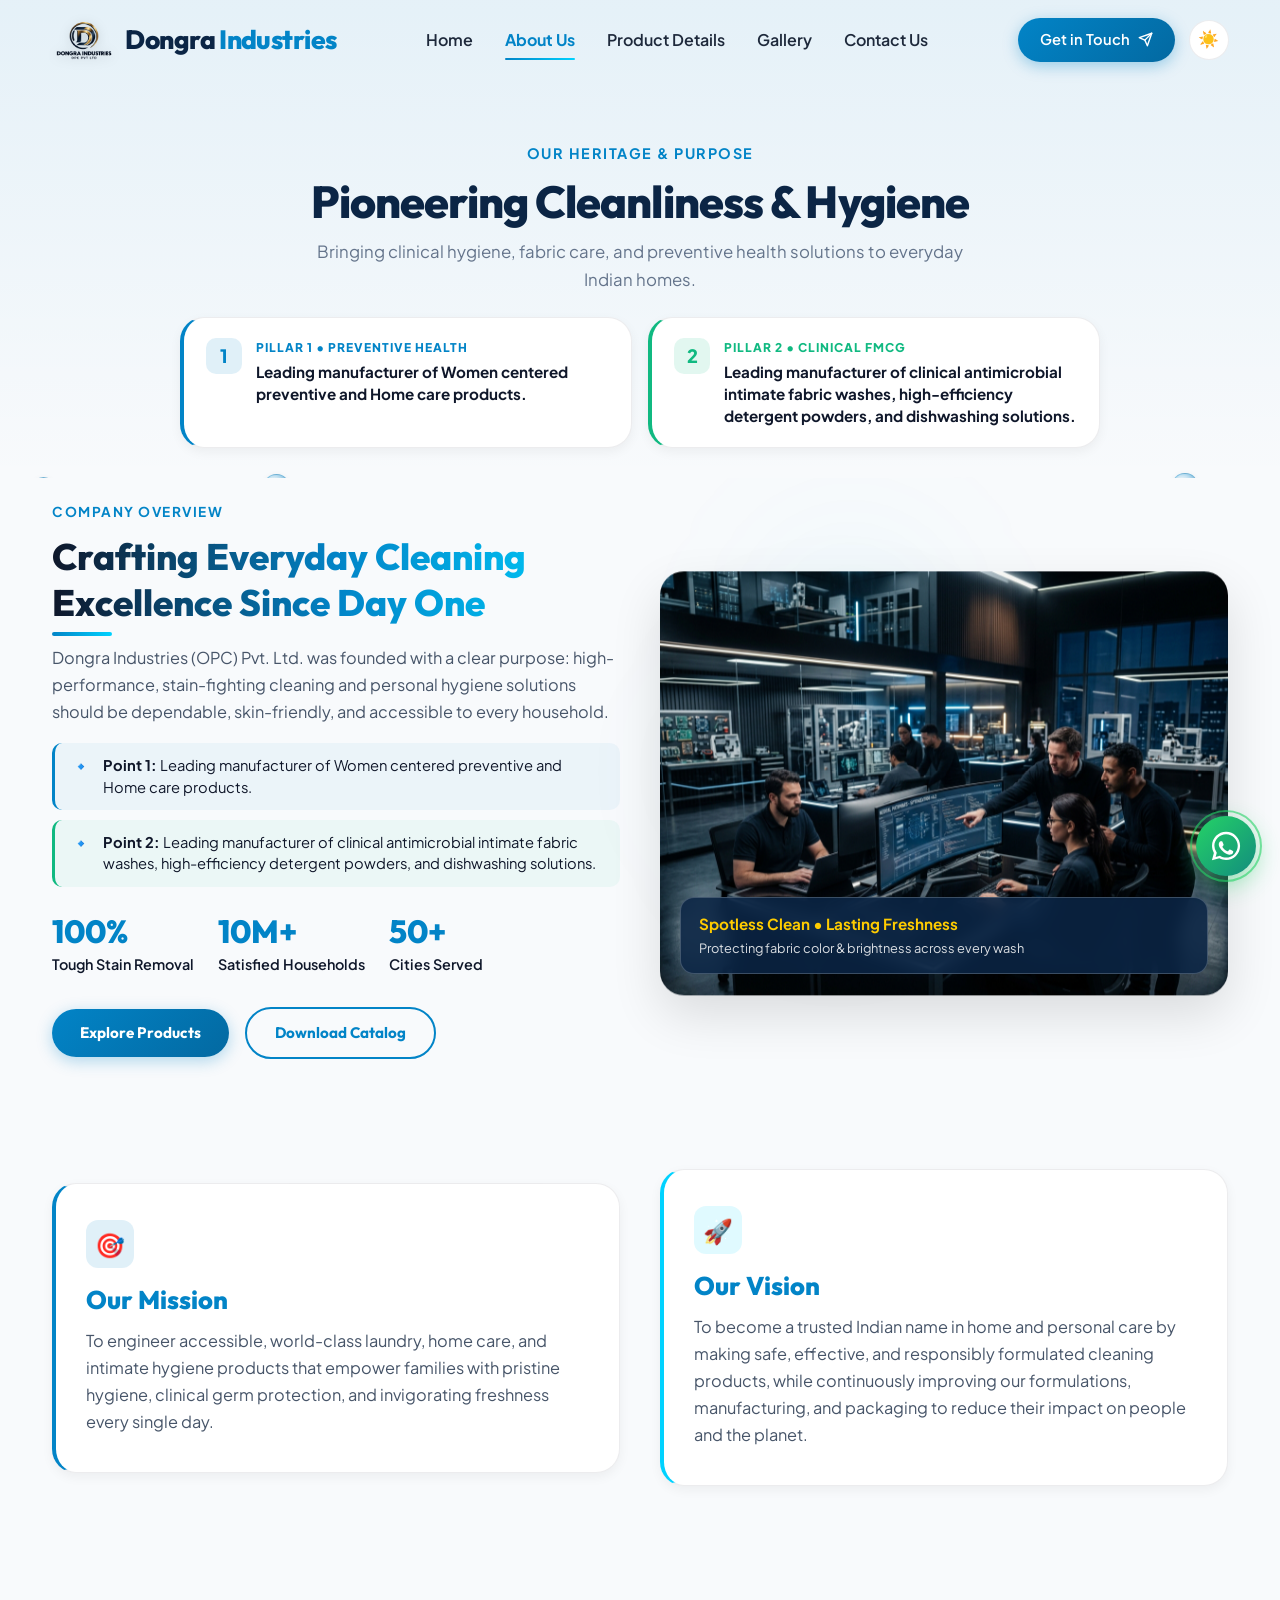
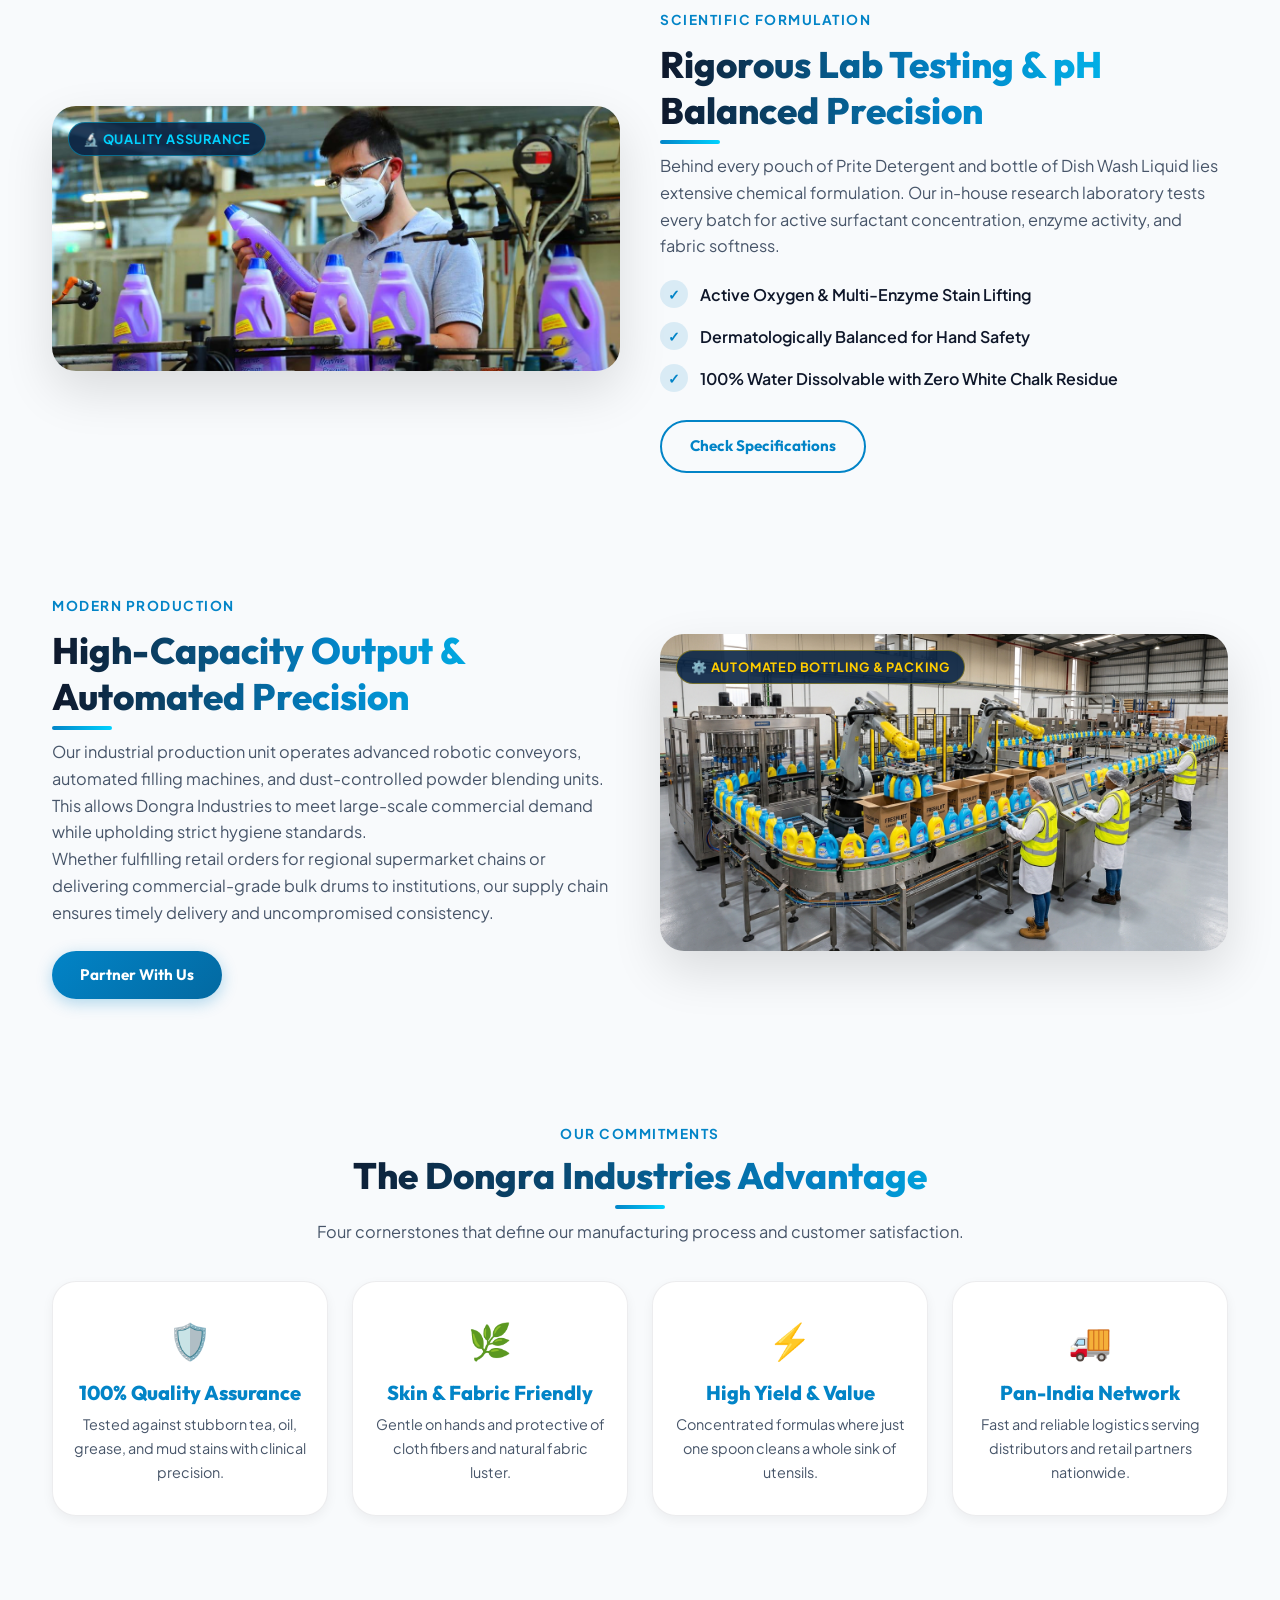
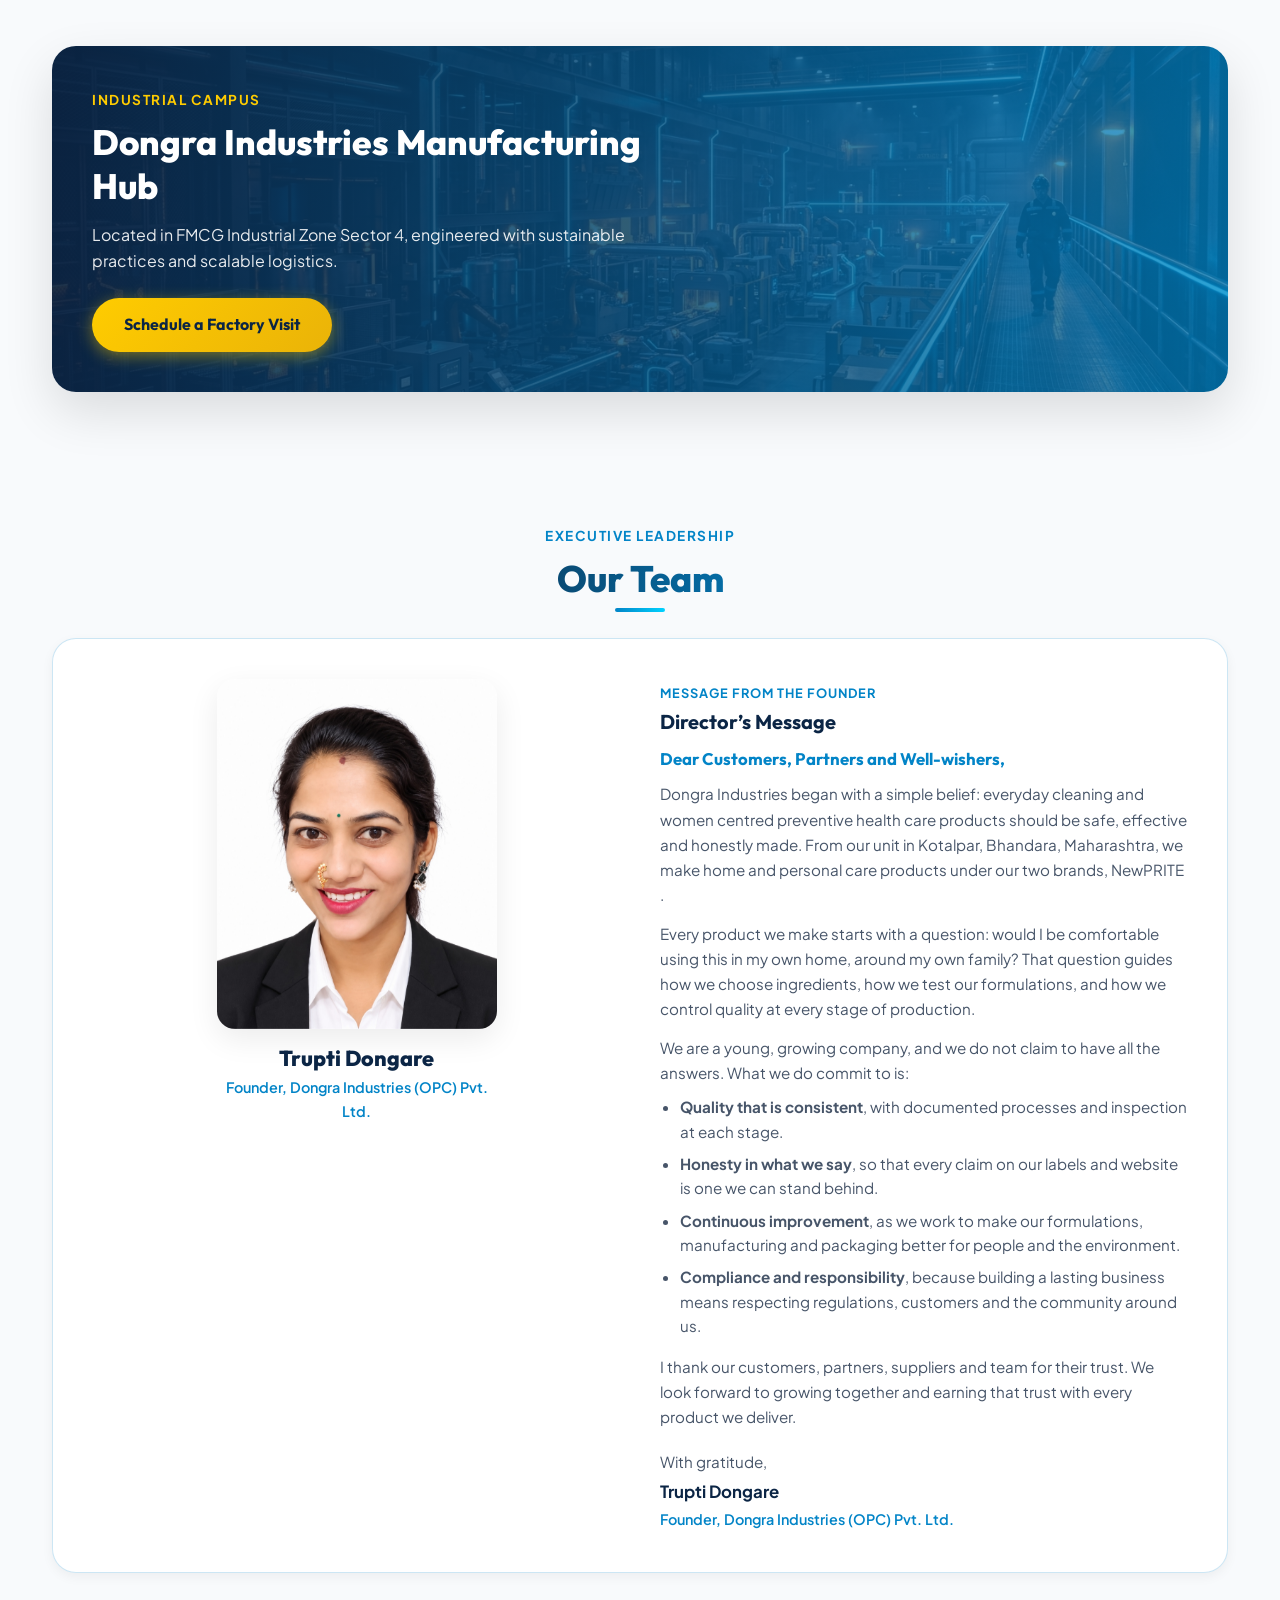
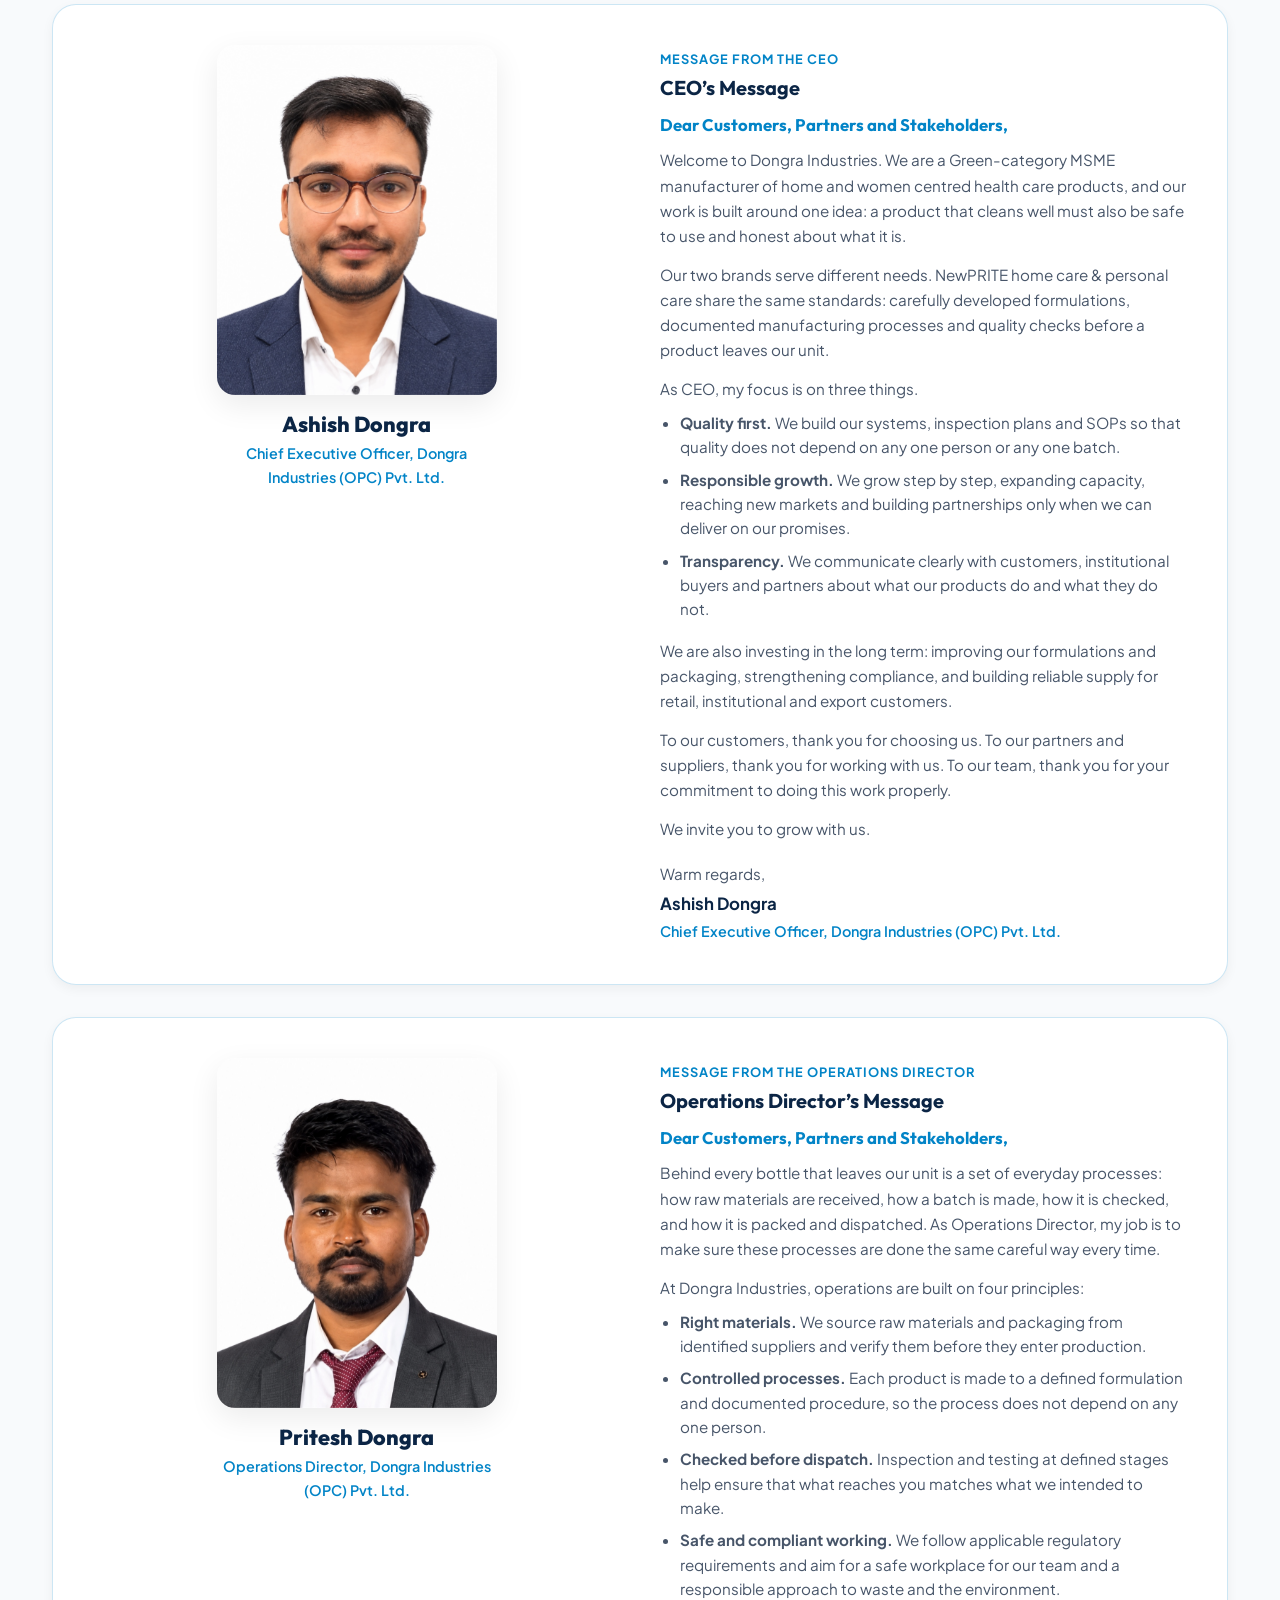
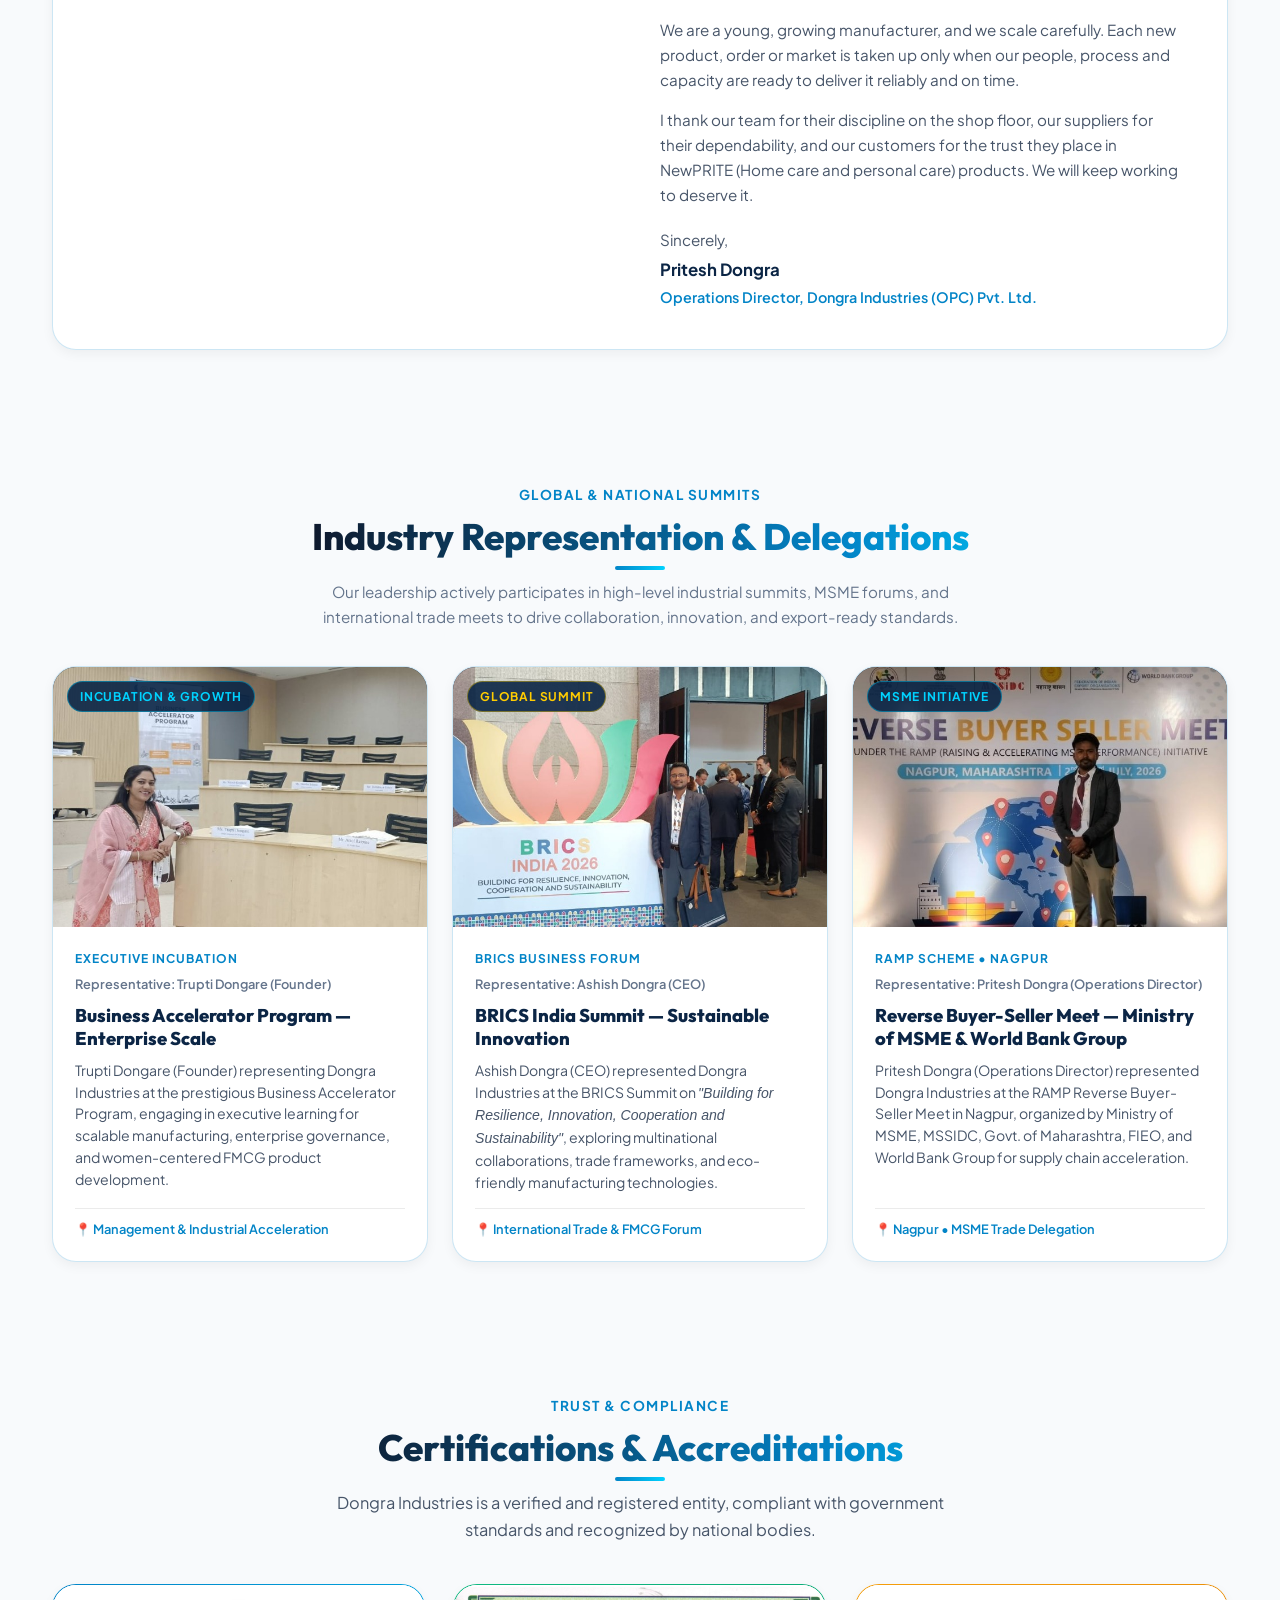
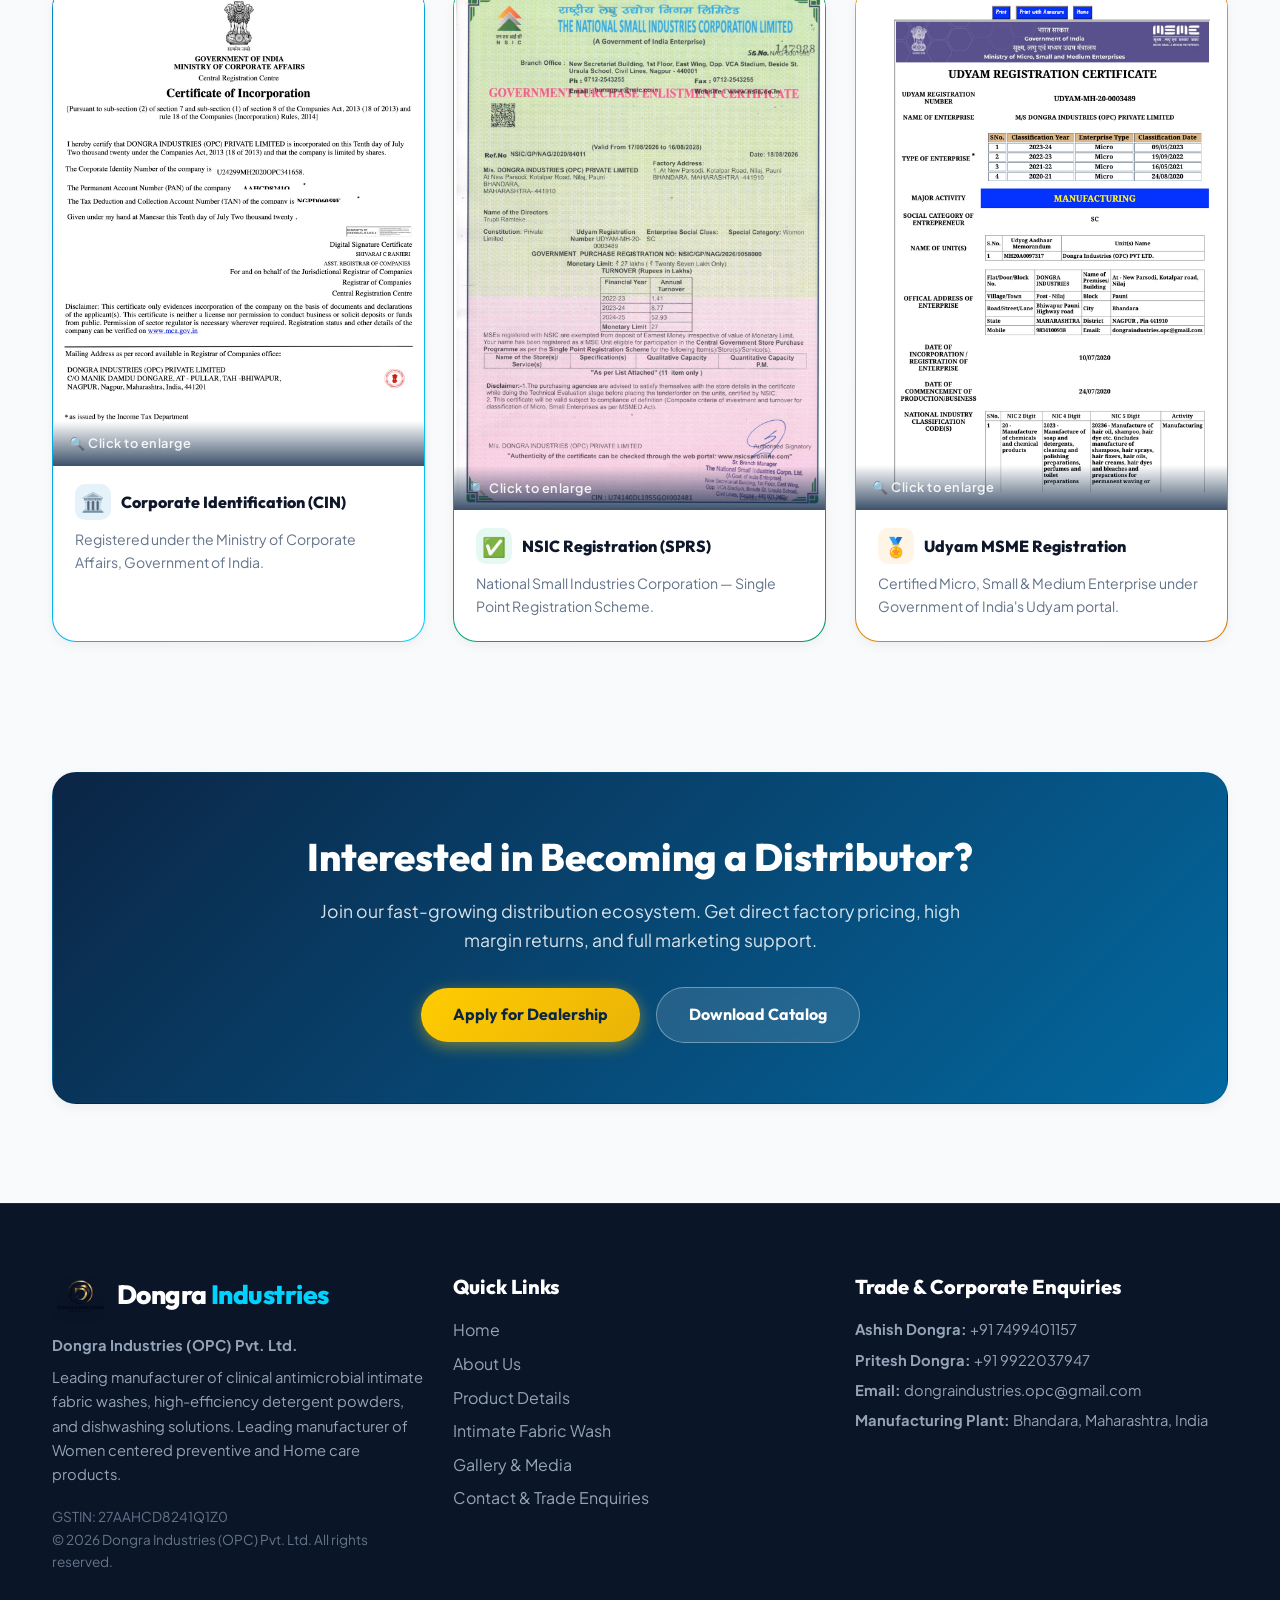
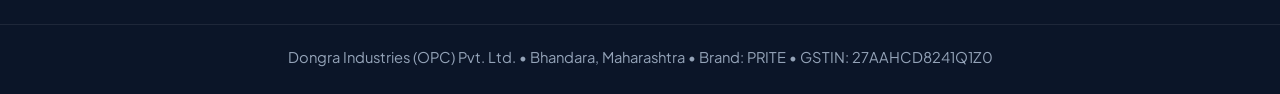
==== commit 577a888e: "Added New formal Images added new Industries view" ====
--- a/about.html
+++ b/about.html
@@ -47,7 +47,6 @@
             <ul class="nav-links">
                 <li><a href="index.html">Home</a></li>
                 <li><a href="about.html" class="active">About Us</a></li>
-                <li><a href="team.html">Our Team</a></li>
                 <li><a href="details.html">Product Details</a></li>
                 <li><a href="gallery.html">Gallery</a></li>
                 <li><a href="contact.html">Contact Us</a></li>
@@ -348,14 +347,76 @@
         </div>
 
         <div style="display: flex; flex-direction: column; gap: 32px;">
-            <!-- 1. CEO's Message -->
+            <!-- 1. Director's Message (Founder) -->
+            <div class="card-modern animate" style="padding: clamp(24px, 4vw, 40px); border: 1.5px solid rgba(2, 132, 199, 0.2); background: var(--bg-card);">
+                <div class="grid-2" style="align-items: flex-start; gap: clamp(24px, 4vw, 40px);">
+                    
+                    <!-- Director Image & Title -->
+                    <div style="text-align: center; margin: 0 auto; max-width: 280px; width: 100%;">
+                        <div style="overflow: hidden; border-radius: 18px; box-shadow: var(--shadow-md);">
+                            <img src="assets/images/trupti-dongare.jpg?v=3" alt="Trupti Dongare - Founder, Dongra Industries (OPC) Pvt. Ltd."
+                                style="width: 100%; height: 350px; object-fit: cover; object-position: center top; display: block;">
+                        </div>
+                        <div style="margin-top: 16px;">
+                            <h3 style="color: var(--brand-navy); font-size: 1.35rem; margin-bottom: 4px;">Trupti Dongare</h3>
+                            <p style="color: var(--brand-blue); font-weight: 600; font-size: 0.9rem; margin: 0;">
+                                Founder, Dongra Industries (OPC) Pvt. Ltd.
+                            </p>
+                        </div>
+                    </div>
+
+                    <!-- Exact Founder Message Content -->
+                    <div>
+                        <span style="display: inline-block; color: var(--brand-blue); font-weight: 700; text-transform: uppercase; letter-spacing: 1px; font-size: 0.8rem; margin-bottom: 6px;">Message from the Founder</span>
+                        <h3 style="font-size: 1.25rem; font-weight: 700; color: var(--brand-navy); margin-bottom: 14px;">
+                            Director’s Message
+                        </h3>
+
+                        <h4 style="font-size: 1.05rem; font-weight: 700; color: var(--brand-blue); margin-bottom: 12px;">
+                            Dear Customers, Partners and Well-wishers,
+                        </h4>
+
+                        <p style="color: var(--text-body); font-size: 0.95rem; line-height: 1.65; margin-bottom: 14px;">
+                            Dongra Industries began with a simple belief: everyday cleaning and women centred preventive health care products should be safe, effective and honestly made. From our unit in Kotalpar, Bhandara, Maharashtra, we make home and personal care products under our two brands, NewPRITE .
+                        </p>
+
+                        <p style="color: var(--text-body); font-size: 0.95rem; line-height: 1.65; margin-bottom: 14px;">
+                            Every product we make starts with a question: would I be comfortable using this in my own home, around my own family? That question guides how we choose ingredients, how we test our formulations, and how we control quality at every stage of production.
+                        </p>
+
+                        <p style="color: var(--text-body); font-size: 0.95rem; line-height: 1.65; margin-bottom: 10px;">
+                            We are a young, growing company, and we do not claim to have all the answers. What we do commit to is:
+                        </p>
+
+                        <ul style="list-style: disc; padding-left: 20px; margin-bottom: 16px; color: var(--text-body); font-size: 0.95rem; line-height: 1.6; display: flex; flex-direction: column; gap: 8px;">
+                            <li><strong>Quality that is consistent</strong>, with documented processes and inspection at each stage.</li>
+                            <li><strong>Honesty in what we say</strong>, so that every claim on our labels and website is one we can stand behind.</li>
+                            <li><strong>Continuous improvement</strong>, as we work to make our formulations, manufacturing and packaging better for people and the environment.</li>
+                            <li><strong>Compliance and responsibility</strong>, because building a lasting business means respecting regulations, customers and the community around us.</li>
+                        </ul>
+
+                        <p style="color: var(--text-body); font-size: 0.95rem; line-height: 1.65; margin-bottom: 20px;">
+                            I thank our customers, partners, suppliers and team for their trust. We look forward to growing together and earning that trust with every product we deliver.
+                        </p>
+
+                        <div>
+                            <p style="font-size: 0.95rem; color: var(--text-body); margin-bottom: 4px;">With gratitude,</p>
+                            <p style="font-size: 1.05rem; font-weight: 700; color: var(--brand-navy); margin-bottom: 2px;">Trupti Dongare</p>
+                            <p style="font-size: 0.9rem; color: var(--brand-blue); font-weight: 600; margin: 0;">Founder, Dongra Industries (OPC) Pvt. Ltd.</p>
+                        </div>
+                    </div>
+
+                </div>
+            </div>
+
+            <!-- 2. CEO's Message -->
             <div class="card-modern animate" style="padding: clamp(24px, 4vw, 40px); border: 1.5px solid rgba(2, 132, 199, 0.2); background: var(--bg-card);">
                 <div class="grid-2" style="align-items: flex-start; gap: clamp(24px, 4vw, 40px);">
                     
                     <!-- CEO Image & Title -->
                     <div style="text-align: center; margin: 0 auto; max-width: 280px; width: 100%;">
                         <div style="overflow: hidden; border-radius: 18px; box-shadow: var(--shadow-md);">
-                            <img src="assets/images/ceo.jpg" alt="Ashish Dongra - Chief Executive Officer, Dongra Industries (OPC) Pvt. Ltd."
+                            <img src="assets/images/ceo.jpg?v=3" alt="Ashish Dongra - Chief Executive Officer, Dongra Industries (OPC) Pvt. Ltd."
                                 style="width: 100%; height: 350px; object-fit: cover; object-position: center top; display: block;">
                         </div>
                         <div style="margin-top: 16px;">
@@ -417,68 +478,6 @@
                 </div>
             </div>
 
-            <!-- 2. Director's Message (Founder) -->
-            <div class="card-modern animate" style="padding: clamp(24px, 4vw, 40px); border: 1.5px solid rgba(2, 132, 199, 0.2); background: var(--bg-card);">
-                <div class="grid-2" style="align-items: flex-start; gap: clamp(24px, 4vw, 40px);">
-                    
-                    <!-- Director Image & Title -->
-                    <div style="text-align: center; margin: 0 auto; max-width: 280px; width: 100%;">
-                        <div style="overflow: hidden; border-radius: 18px; box-shadow: var(--shadow-md);">
-                            <img src="assets/images/director.jpg" alt="Trupti Dongare - Founder, Dongra Industries (OPC) Pvt. Ltd."
-                                style="width: 100%; height: 350px; object-fit: cover; object-position: center top; display: block;">
-                        </div>
-                        <div style="margin-top: 16px;">
-                            <h3 style="color: var(--brand-navy); font-size: 1.35rem; margin-bottom: 4px;">Trupti Dongare</h3>
-                            <p style="color: var(--brand-blue); font-weight: 600; font-size: 0.9rem; margin: 0;">
-                                Founder, Dongra Industries (OPC) Pvt. Ltd.
-                            </p>
-                        </div>
-                    </div>
-
-                    <!-- Exact Founder Message Content -->
-                    <div>
-                        <span style="display: inline-block; color: var(--brand-blue); font-weight: 700; text-transform: uppercase; letter-spacing: 1px; font-size: 0.8rem; margin-bottom: 6px;">Message from the Founder</span>
-                        <h3 style="font-size: 1.25rem; font-weight: 700; color: var(--brand-navy); margin-bottom: 14px;">
-                            Director’s Message
-                        </h3>
-
-                        <h4 style="font-size: 1.05rem; font-weight: 700; color: var(--brand-blue); margin-bottom: 12px;">
-                            Dear Customers, Partners and Well-wishers,
-                        </h4>
-
-                        <p style="color: var(--text-body); font-size: 0.95rem; line-height: 1.65; margin-bottom: 14px;">
-                            Dongra Industries began with a simple belief: everyday cleaning and women centred preventive health care products should be safe, effective and honestly made. From our unit in Kotalpar, Bhandara, Maharashtra, we make home and personal care products under our two brands, NewPRITE .
-                        </p>
-
-                        <p style="color: var(--text-body); font-size: 0.95rem; line-height: 1.65; margin-bottom: 14px;">
-                            Every product we make starts with a question: would I be comfortable using this in my own home, around my own family? That question guides how we choose ingredients, how we test our formulations, and how we control quality at every stage of production.
-                        </p>
-
-                        <p style="color: var(--text-body); font-size: 0.95rem; line-height: 1.65; margin-bottom: 10px;">
-                            We are a young, growing company, and we do not claim to have all the answers. What we do commit to is:
-                        </p>
-
-                        <ul style="list-style: disc; padding-left: 20px; margin-bottom: 16px; color: var(--text-body); font-size: 0.95rem; line-height: 1.6; display: flex; flex-direction: column; gap: 8px;">
-                            <li><strong>Quality that is consistent</strong>, with documented processes and inspection at each stage.</li>
-                            <li><strong>Honesty in what we say</strong>, so that every claim on our labels and website is one we can stand behind.</li>
-                            <li><strong>Continuous improvement</strong>, as we work to make our formulations, manufacturing and packaging better for people and the environment.</li>
-                            <li><strong>Compliance and responsibility</strong>, because building a lasting business means respecting regulations, customers and the community around us.</li>
-                        </ul>
-
-                        <p style="color: var(--text-body); font-size: 0.95rem; line-height: 1.65; margin-bottom: 20px;">
-                            I thank our customers, partners, suppliers and team for their trust. We look forward to growing together and earning that trust with every product we deliver.
-                        </p>
-
-                        <div>
-                            <p style="font-size: 0.95rem; color: var(--text-body); margin-bottom: 4px;">With gratitude,</p>
-                            <p style="font-size: 1.05rem; font-weight: 700; color: var(--brand-navy); margin-bottom: 2px;">Trupti Dongare</p>
-                            <p style="font-size: 0.9rem; color: var(--brand-blue); font-weight: 600; margin: 0;">Founder, Dongra Industries (OPC) Pvt. Ltd.</p>
-                        </div>
-                    </div>
-
-                </div>
-            </div>
-
             <!-- 3. Operations Director's Message -->
             <div class="card-modern animate" style="padding: clamp(24px, 4vw, 40px); border: 1.5px solid rgba(2, 132, 199, 0.2); background: var(--bg-card);">
                 <div class="grid-2" style="align-items: flex-start; gap: clamp(24px, 4vw, 40px);">
@@ -486,7 +485,7 @@
                     <!-- Operations Director Image & Title -->
                     <div style="text-align: center; margin: 0 auto; max-width: 280px; width: 100%;">
                         <div style="overflow: hidden; border-radius: 18px; box-shadow: var(--shadow-md);">
-                            <img src="assets/images/operations-director.jpg" alt="Pritesh Dongra - Operations Director, Dongra Industries (OPC) Pvt. Ltd."
+                            <img src="assets/images/operations-director.jpg?v=3" alt="Pritesh Dongra - Operations Director, Dongra Industries (OPC) Pvt. Ltd."
                                 style="width: 100%; height: 350px; object-fit: cover; object-position: center top; display: block;">
                         </div>
                         <div style="margin-top: 16px;">
@@ -538,6 +537,98 @@
                         </div>
                     </div>
 
+                </div>
+            </div>
+        </div>
+    </section>
+
+    <!-- Industry Representation & Global Summits -->
+    <section class="container" style="padding-top: 50px;">
+        <div style="text-align: center; max-width: 680px; margin: 0 auto 36px;">
+            <span
+                style="color: var(--brand-blue); font-weight: 700; text-transform: uppercase; letter-spacing: 1.5px; font-size: 0.85rem;">Global & National Summits</span>
+            <h2 class="section-title" style="margin-top: 8px;">Industry Representation & Delegations</h2>
+            <p style="color: var(--text-muted); font-size: 0.95rem;">
+                Our leadership actively participates in high-level industrial summits, MSME forums, and international trade meets to drive collaboration, innovation, and export-ready standards.
+            </p>
+        </div>
+
+        <div class="grid-3" style="gap: 24px; align-items: stretch;">
+            <!-- Summit Card 1: Business Accelerator Program -->
+            <div class="card-modern animate delay-1" style="padding: 0; overflow: hidden; display: flex; flex-direction: column; border: 1.5px solid rgba(2, 132, 199, 0.2);">
+                <div style="width: 100%; height: 260px; overflow: hidden; position: relative; background: #0b2545;">
+                    <img src="assets/images/event-business-accelerator.jpg" alt="Trupti Dongare at Business Accelerator Program"
+                        style="width: 100%; height: 100%; object-fit: cover; object-position: left 20%;">
+                    <div style="position: absolute; top: 14px; left: 14px; background: rgba(11, 37, 69, 0.9); color: #00d2ff; padding: 5px 12px; border-radius: 999px; font-size: 0.75rem; font-weight: 700; letter-spacing: 0.8px; text-transform: uppercase; border: 1px solid rgba(0, 210, 255, 0.4);">
+                        Incubation & Growth
+                    </div>
+                </div>
+                <div style="padding: 22px; display: flex; flex-direction: column; flex-grow: 1;">
+                    <div style="margin-bottom: 8px;">
+                        <span style="font-size: 0.75rem; font-weight: 700; color: var(--brand-blue); text-transform: uppercase; letter-spacing: 1px; display: block; margin-bottom: 2px;">Executive Incubation</span>
+                        <span style="font-size: 0.8rem; color: var(--text-muted); font-weight: 600;">Representative: Trupti Dongare (Founder)</span>
+                    </div>
+                    <h3 style="font-size: 1.15rem; color: var(--brand-navy); margin-bottom: 10px;">
+                        Business Accelerator Program — Enterprise Scale
+                    </h3>
+                    <p style="color: var(--text-body); font-size: 0.88rem; line-height: 1.55; margin-bottom: 14px; flex-grow: 1;">
+                        Trupti Dongare (Founder) representing Dongra Industries at the prestigious Business Accelerator Program, engaging in executive learning for scalable manufacturing, enterprise governance, and women-centered FMCG product development.
+                    </p>
+                    <div style="padding-top: 10px; border-top: 1px solid rgba(0, 0, 0, 0.08); font-size: 0.8rem; color: var(--brand-blue); font-weight: 600;">
+                        📍 Management & Industrial Acceleration
+                    </div>
+                </div>
+            </div>
+
+            <!-- Summit Card 2: BRICS India Summit -->
+            <div class="card-modern animate delay-2" style="padding: 0; overflow: hidden; display: flex; flex-direction: column; border: 1.5px solid rgba(2, 132, 199, 0.2);">
+                <div style="width: 100%; height: 260px; overflow: hidden; position: relative; background: #0b2545;">
+                    <img src="assets/images/event-brics-2026.jpg" alt="Ashish Dongra at BRICS India Summit"
+                        style="width: 100%; height: 100%; object-fit: cover; object-position: center 25%;">
+                    <div style="position: absolute; top: 14px; left: 14px; background: rgba(11, 37, 69, 0.9); color: #ffcc00; padding: 5px 12px; border-radius: 999px; font-size: 0.75rem; font-weight: 700; letter-spacing: 0.8px; text-transform: uppercase; border: 1px solid rgba(255, 204, 0, 0.4);">
+                        Global Summit
+                    </div>
+                </div>
+                <div style="padding: 22px; display: flex; flex-direction: column; flex-grow: 1;">
+                    <div style="margin-bottom: 8px;">
+                        <span style="font-size: 0.75rem; font-weight: 700; color: var(--brand-blue); text-transform: uppercase; letter-spacing: 1px; display: block; margin-bottom: 2px;">BRICS Business Forum</span>
+                        <span style="font-size: 0.8rem; color: var(--text-muted); font-weight: 600;">Representative: Ashish Dongra (CEO)</span>
+                    </div>
+                    <h3 style="font-size: 1.15rem; color: var(--brand-navy); margin-bottom: 10px;">
+                        BRICS India Summit — Sustainable Innovation
+                    </h3>
+                    <p style="color: var(--text-body); font-size: 0.88rem; line-height: 1.55; margin-bottom: 14px; flex-grow: 1;">
+                        Ashish Dongra (CEO) represented Dongra Industries at the BRICS Summit on <em>"Building for Resilience, Innovation, Cooperation and Sustainability"</em>, exploring multinational collaborations, trade frameworks, and eco-friendly manufacturing technologies.
+                    </p>
+                    <div style="padding-top: 10px; border-top: 1px solid rgba(0, 0, 0, 0.08); font-size: 0.8rem; color: var(--brand-blue); font-weight: 600;">
+                        📍 International Trade & FMCG Forum
+                    </div>
+                </div>
+            </div>
+
+            <!-- Summit Card 3: RAMP Reverse Buyer-Seller Meet -->
+            <div class="card-modern animate delay-3" style="padding: 0; overflow: hidden; display: flex; flex-direction: column; border: 1.5px solid rgba(2, 132, 199, 0.2);">
+                <div style="width: 100%; height: 260px; overflow: hidden; position: relative; background: #0b2545;">
+                    <img src="assets/images/event-ramp-meet.jpg" alt="Pritesh Dongra at RAMP Reverse Buyer Seller Meet, Nagpur"
+                        style="width: 100%; height: 100%; object-fit: cover; object-position: center 20%;">
+                    <div style="position: absolute; top: 14px; left: 14px; background: rgba(11, 37, 69, 0.9); color: #00d2ff; padding: 5px 12px; border-radius: 999px; font-size: 0.75rem; font-weight: 700; letter-spacing: 0.8px; text-transform: uppercase; border: 1px solid rgba(0, 210, 255, 0.4);">
+                        MSME Initiative
+                    </div>
+                </div>
+                <div style="padding: 22px; display: flex; flex-direction: column; flex-grow: 1;">
+                    <div style="margin-bottom: 8px;">
+                        <span style="font-size: 0.75rem; font-weight: 700; color: var(--brand-blue); text-transform: uppercase; letter-spacing: 1px; display: block; margin-bottom: 2px;">RAMP Scheme • Nagpur</span>
+                        <span style="font-size: 0.8rem; color: var(--text-muted); font-weight: 600;">Representative: Pritesh Dongra (Operations Director)</span>
+                    </div>
+                    <h3 style="font-size: 1.15rem; color: var(--brand-navy); margin-bottom: 10px;">
+                        Reverse Buyer-Seller Meet — Ministry of MSME & World Bank Group
+                    </h3>
+                    <p style="color: var(--text-body); font-size: 0.88rem; line-height: 1.55; margin-bottom: 14px; flex-grow: 1;">
+                        Pritesh Dongra (Operations Director) represented Dongra Industries at the RAMP Reverse Buyer-Seller Meet in Nagpur, organized by Ministry of MSME, MSSIDC, Govt. of Maharashtra, FIEO, and World Bank Group for supply chain acceleration.
+                    </p>
+                    <div style="padding-top: 10px; border-top: 1px solid rgba(0, 0, 0, 0.08); font-size: 0.8rem; color: var(--brand-blue); font-weight: 600;">
+                        📍 Nagpur • MSME Trade Delegation
+                    </div>
                 </div>
             </div>
         </div>
@@ -713,7 +804,6 @@
                 <ul>
                     <li><a href="index.html">Home</a></li>
                     <li><a href="about.html">About Us</a></li>
-                    <li><a href="team.html">Our Team</a></li>
                     <li><a href="details.html">Product Details</a></li>
                     <li><a href="details.html#intimate-wash">Intimate Fabric Wash</a></li>
                     <li><a href="gallery.html">Gallery & Media</a></li>
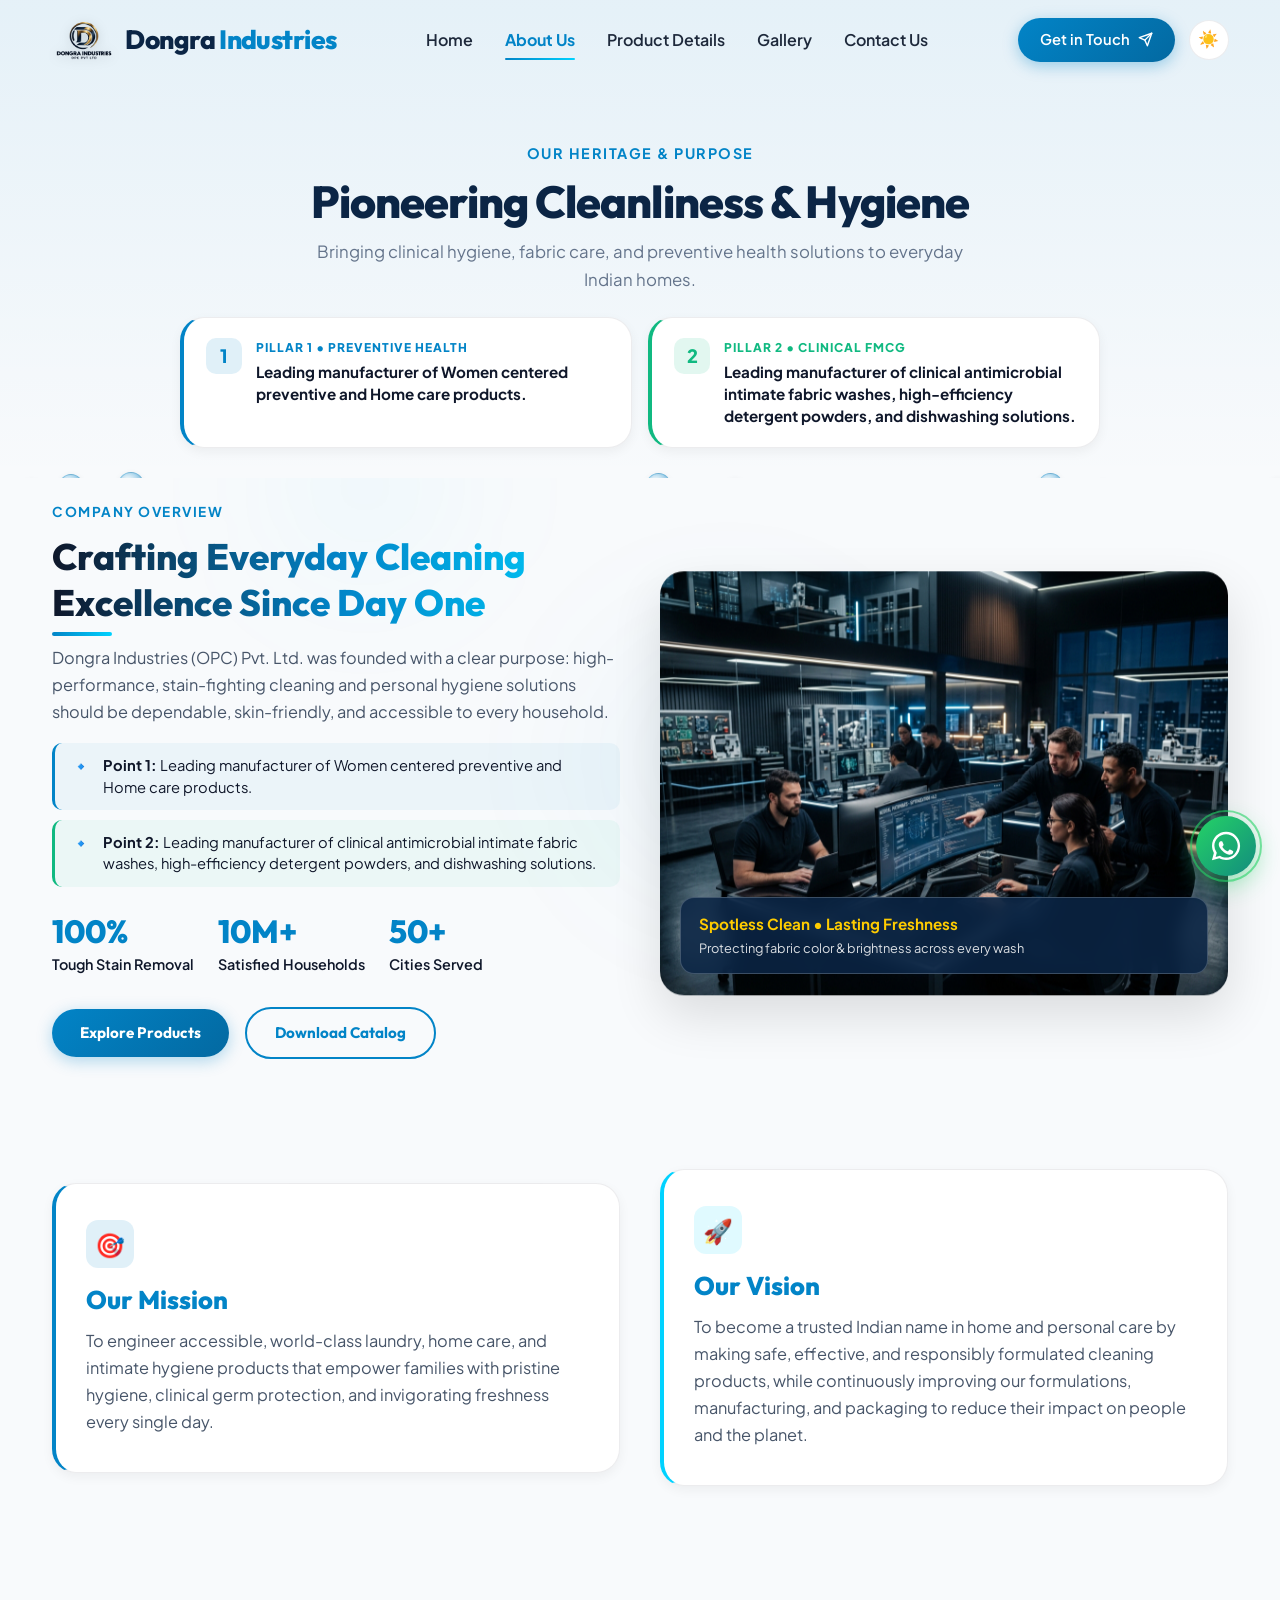
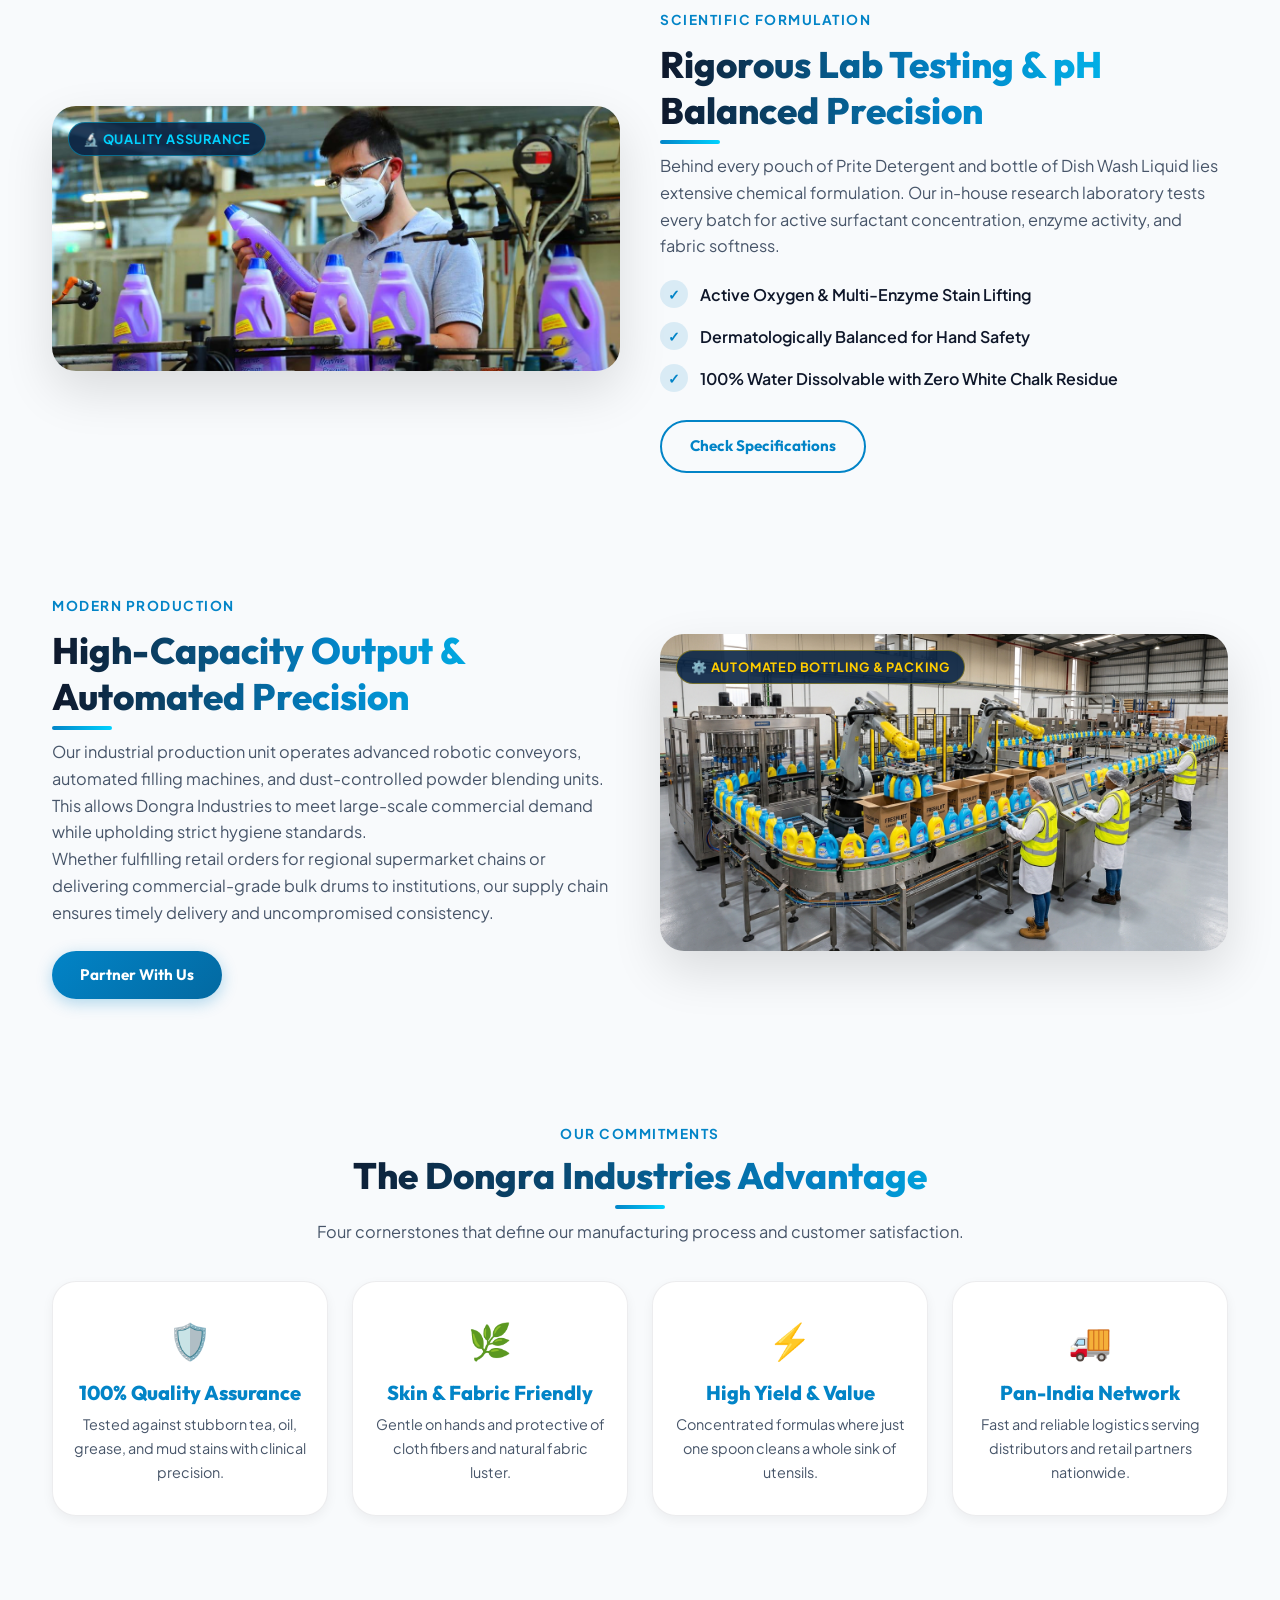
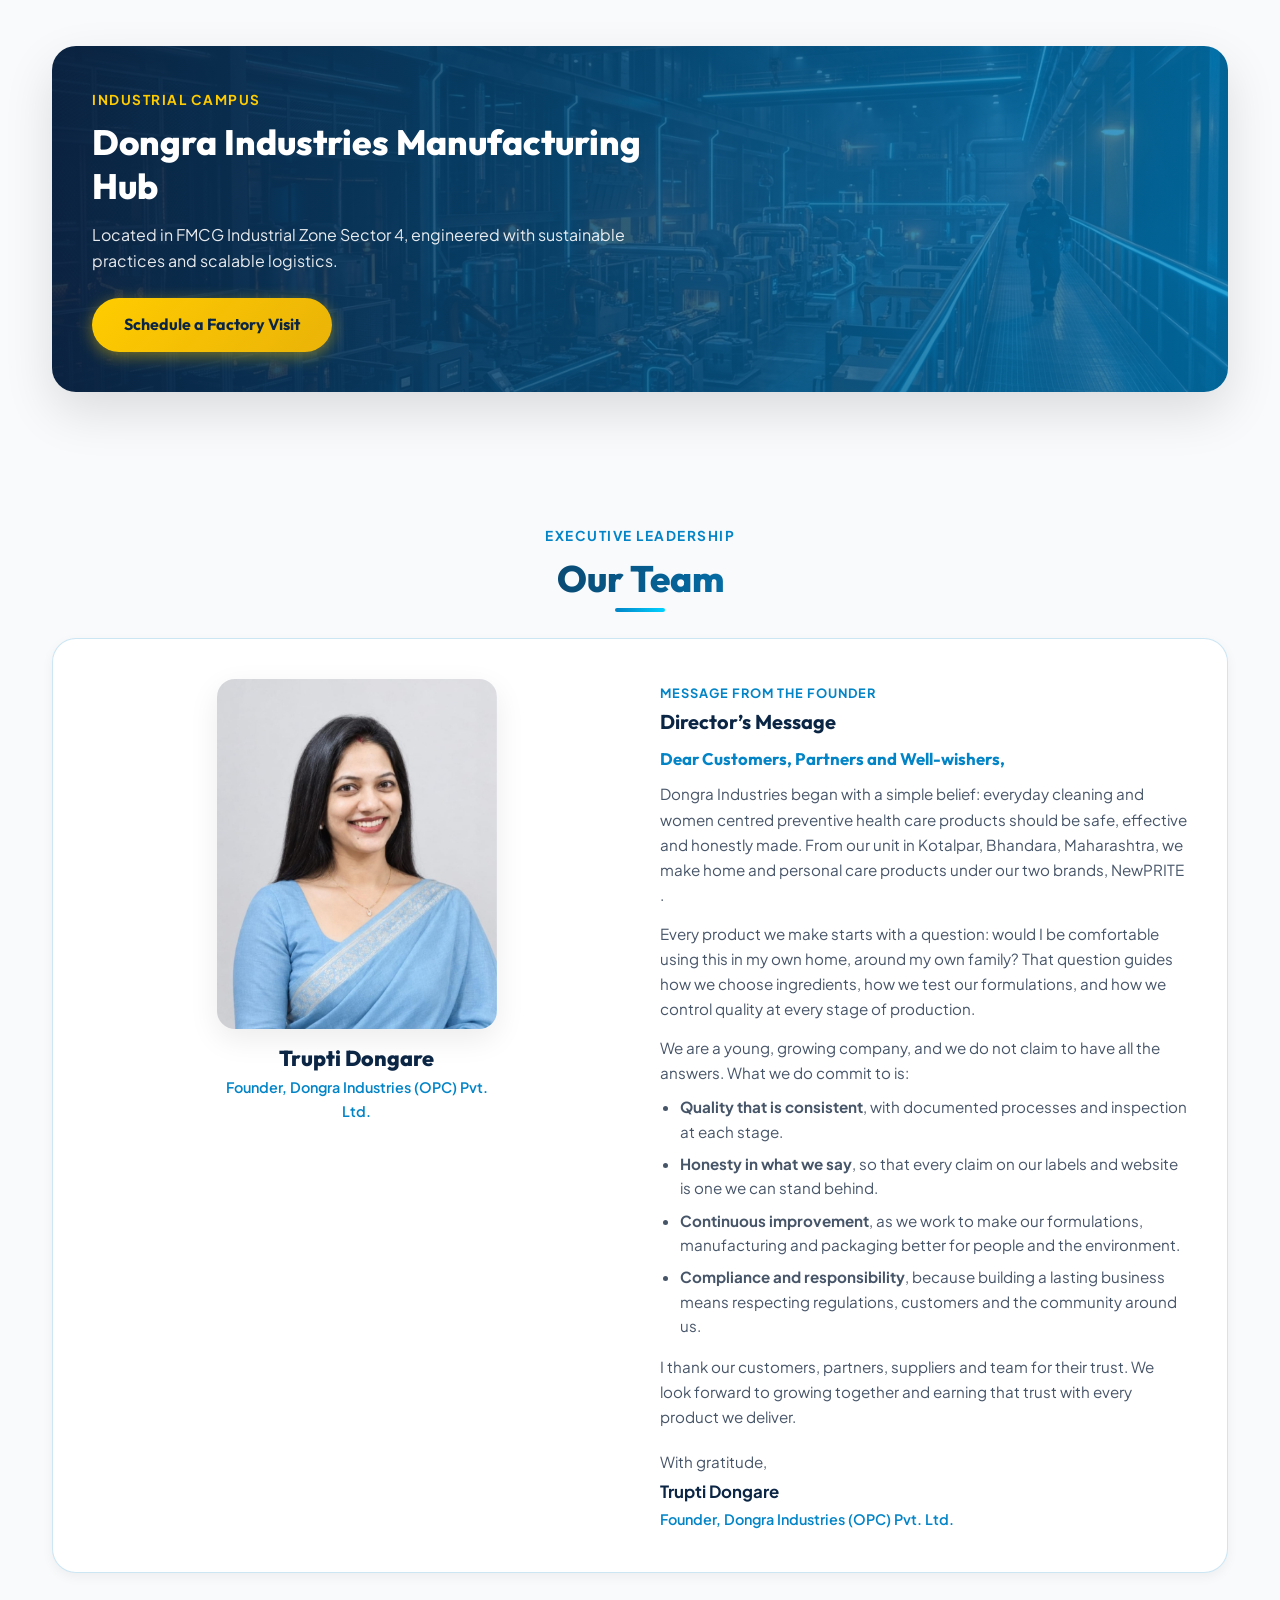
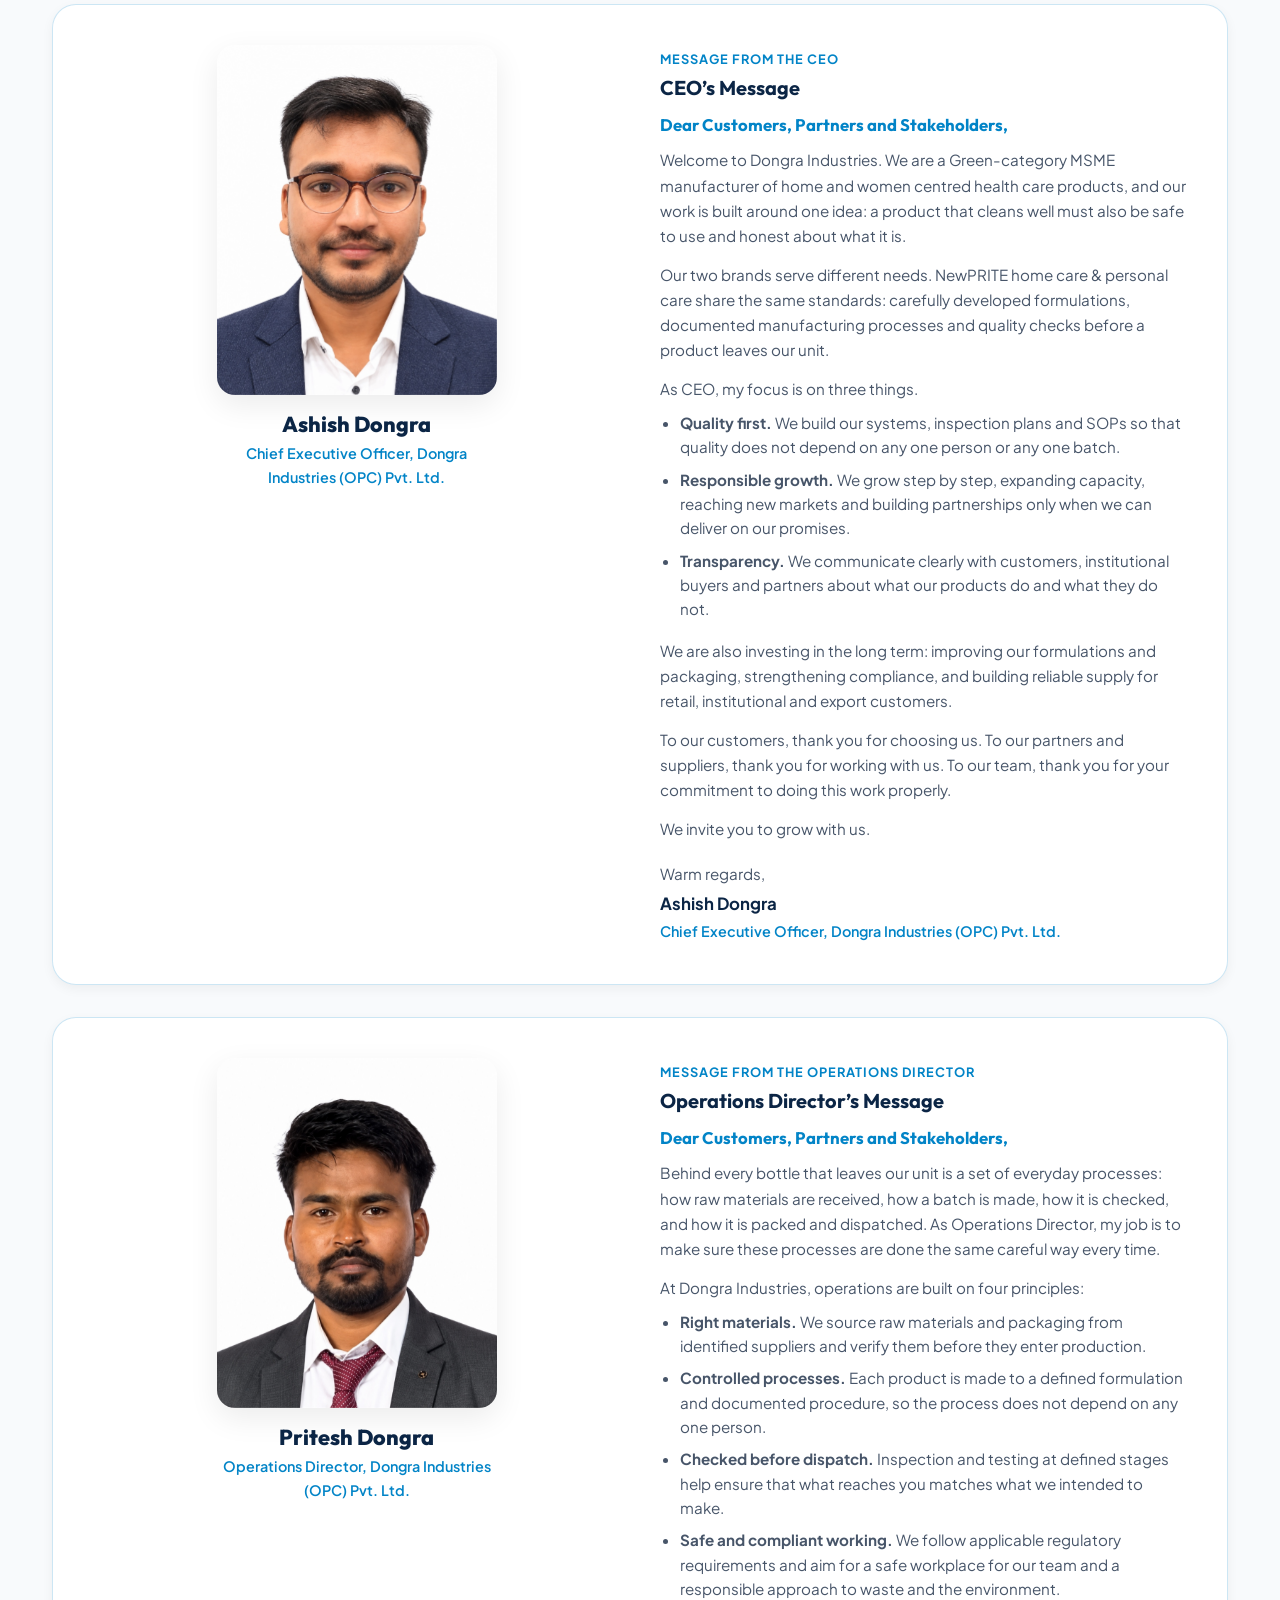
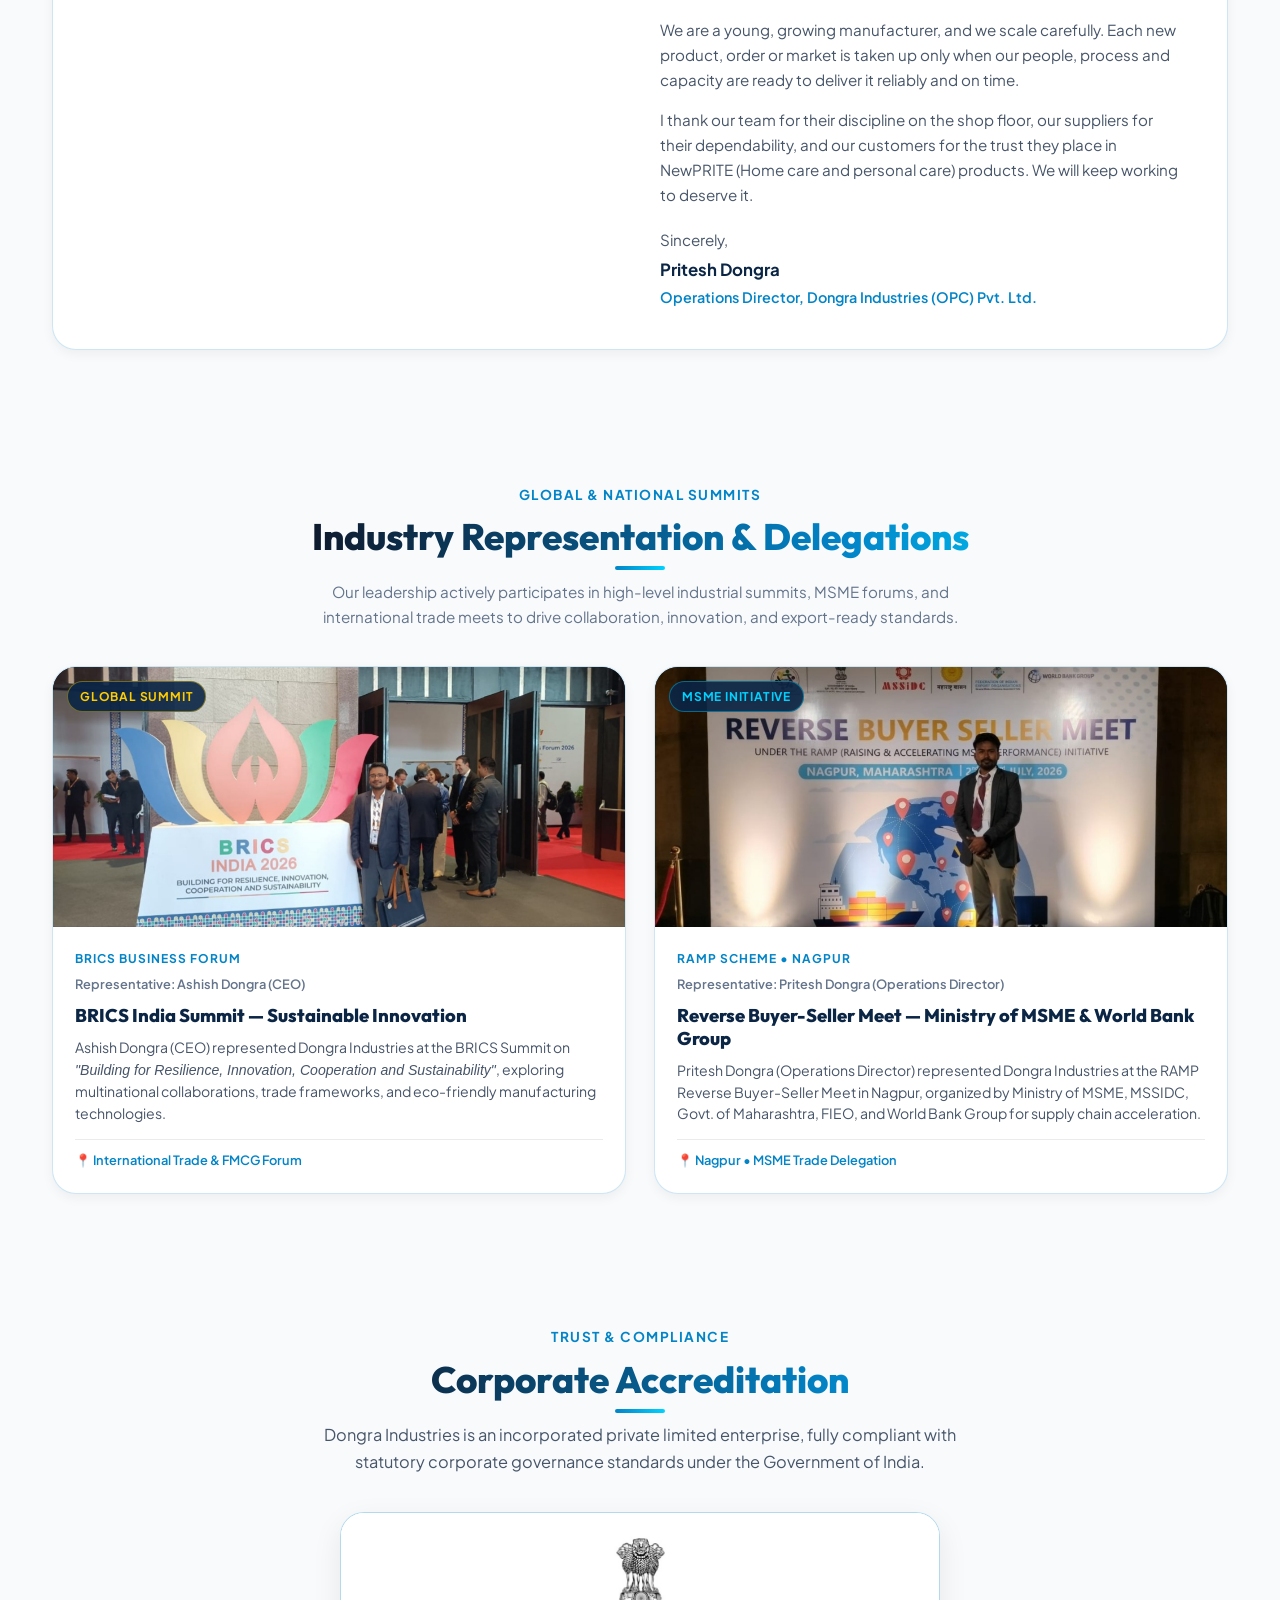
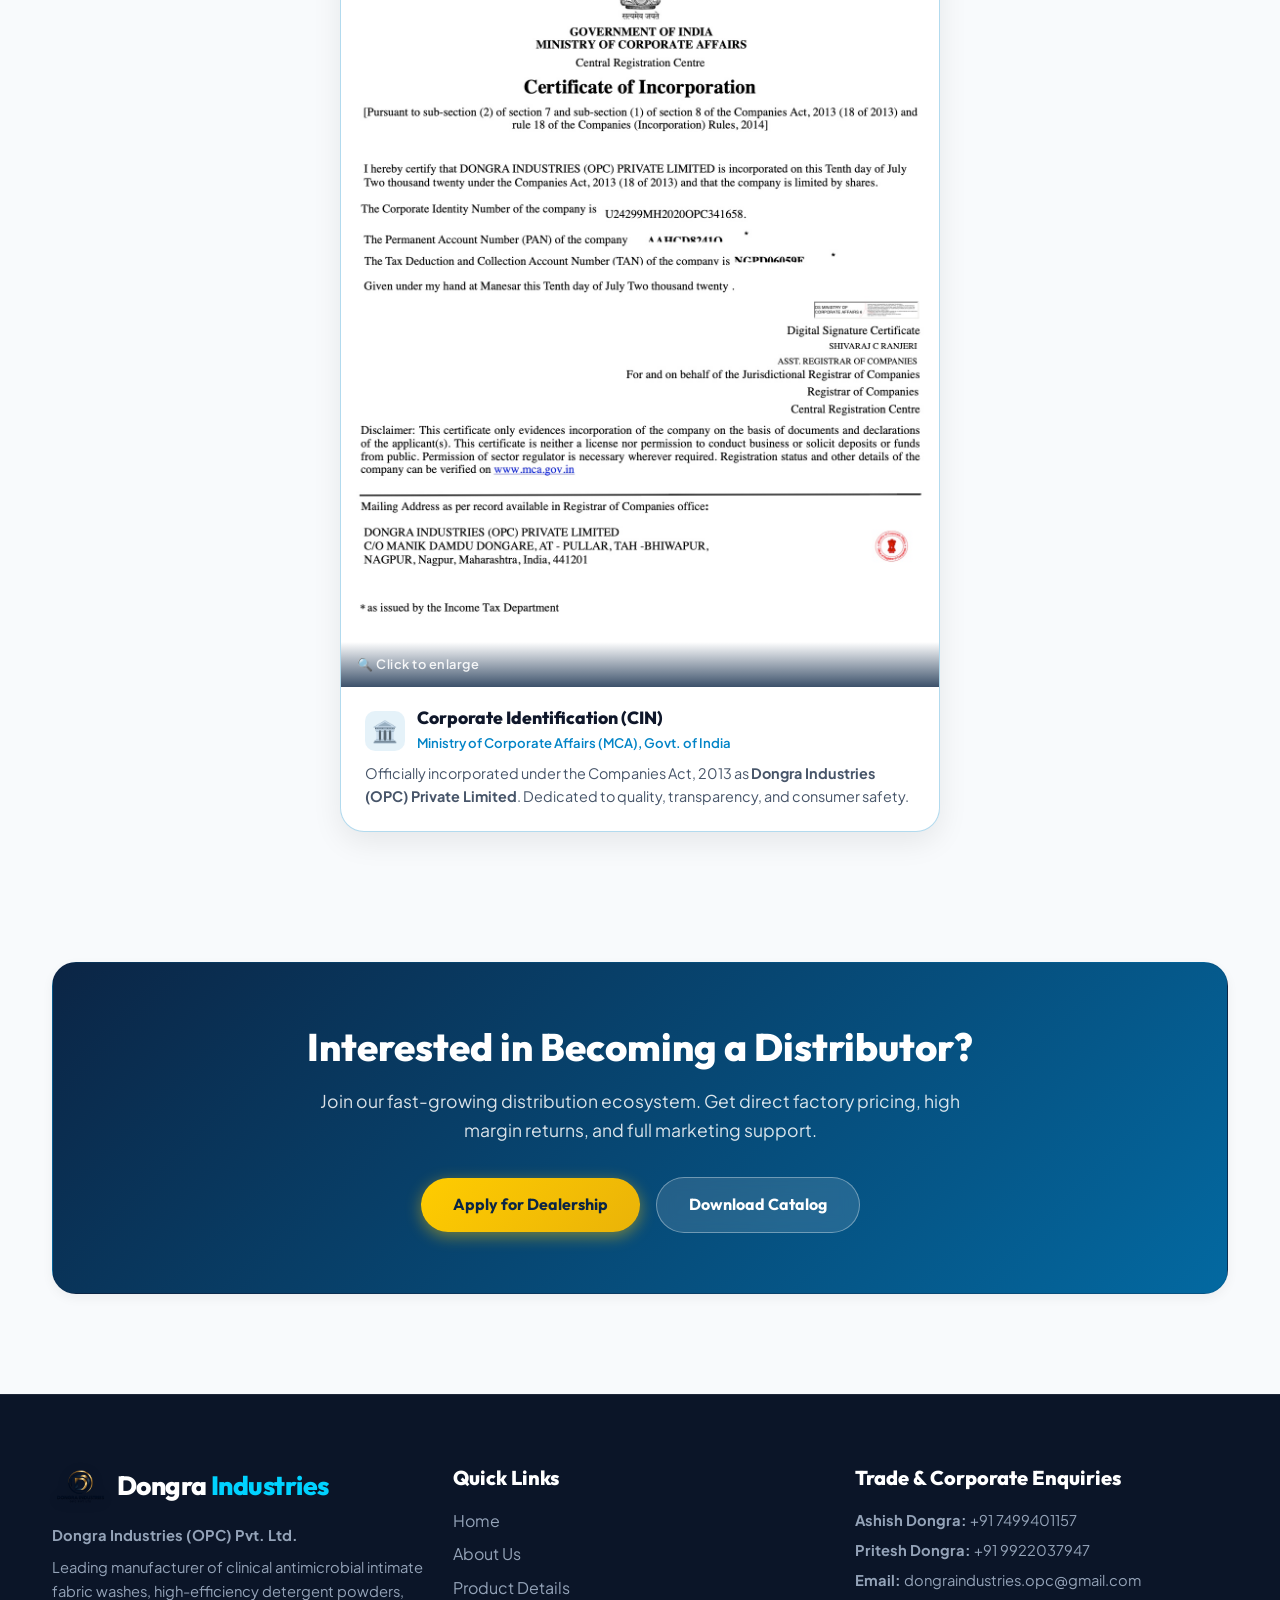
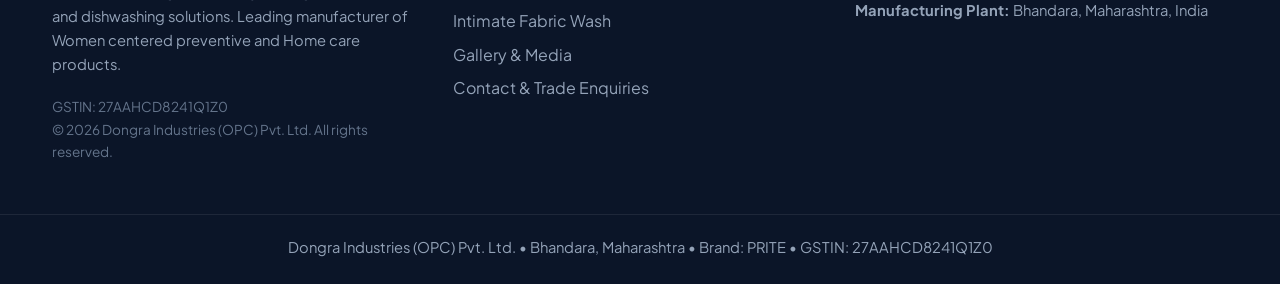
==== commit f7f92d6a: "changes done by client requirement" ====
--- a/about.html
+++ b/about.html
@@ -354,8 +354,8 @@
                     <!-- Director Image & Title -->
                     <div style="text-align: center; margin: 0 auto; max-width: 280px; width: 100%;">
                         <div style="overflow: hidden; border-radius: 18px; box-shadow: var(--shadow-md);">
-                            <img src="assets/images/trupti-dongare.jpg?v=3" alt="Trupti Dongare - Founder, Dongra Industries (OPC) Pvt. Ltd."
-                                style="width: 100%; height: 350px; object-fit: cover; object-position: center top; display: block;">
+                            <img src="assets/images/trupti-dongare.jpg?v=4" alt="Trupti Dongare - Founder, Dongra Industries (OPC) Pvt. Ltd."
+                                style="width: 100%; height: 350px; object-fit: cover; object-position: center 15%; display: block;">
                         </div>
                         <div style="margin-top: 16px;">
                             <h3 style="color: var(--brand-navy); font-size: 1.35rem; margin-bottom: 4px;">Trupti Dongare</h3>
@@ -553,35 +553,9 @@
             </p>
         </div>
 
-        <div class="grid-3" style="gap: 24px; align-items: stretch;">
-            <!-- Summit Card 1: Business Accelerator Program -->
+        <div class="grid-2" style="gap: 28px; align-items: stretch;">
+            <!-- Summit Card 1: BRICS India Summit -->
             <div class="card-modern animate delay-1" style="padding: 0; overflow: hidden; display: flex; flex-direction: column; border: 1.5px solid rgba(2, 132, 199, 0.2);">
-                <div style="width: 100%; height: 260px; overflow: hidden; position: relative; background: #0b2545;">
-                    <img src="assets/images/event-business-accelerator.jpg" alt="Trupti Dongare at Business Accelerator Program"
-                        style="width: 100%; height: 100%; object-fit: cover; object-position: left 20%;">
-                    <div style="position: absolute; top: 14px; left: 14px; background: rgba(11, 37, 69, 0.9); color: #00d2ff; padding: 5px 12px; border-radius: 999px; font-size: 0.75rem; font-weight: 700; letter-spacing: 0.8px; text-transform: uppercase; border: 1px solid rgba(0, 210, 255, 0.4);">
-                        Incubation & Growth
-                    </div>
-                </div>
-                <div style="padding: 22px; display: flex; flex-direction: column; flex-grow: 1;">
-                    <div style="margin-bottom: 8px;">
-                        <span style="font-size: 0.75rem; font-weight: 700; color: var(--brand-blue); text-transform: uppercase; letter-spacing: 1px; display: block; margin-bottom: 2px;">Executive Incubation</span>
-                        <span style="font-size: 0.8rem; color: var(--text-muted); font-weight: 600;">Representative: Trupti Dongare (Founder)</span>
-                    </div>
-                    <h3 style="font-size: 1.15rem; color: var(--brand-navy); margin-bottom: 10px;">
-                        Business Accelerator Program — Enterprise Scale
-                    </h3>
-                    <p style="color: var(--text-body); font-size: 0.88rem; line-height: 1.55; margin-bottom: 14px; flex-grow: 1;">
-                        Trupti Dongare (Founder) representing Dongra Industries at the prestigious Business Accelerator Program, engaging in executive learning for scalable manufacturing, enterprise governance, and women-centered FMCG product development.
-                    </p>
-                    <div style="padding-top: 10px; border-top: 1px solid rgba(0, 0, 0, 0.08); font-size: 0.8rem; color: var(--brand-blue); font-weight: 600;">
-                        📍 Management & Industrial Acceleration
-                    </div>
-                </div>
-            </div>
-
-            <!-- Summit Card 2: BRICS India Summit -->
-            <div class="card-modern animate delay-2" style="padding: 0; overflow: hidden; display: flex; flex-direction: column; border: 1.5px solid rgba(2, 132, 199, 0.2);">
                 <div style="width: 100%; height: 260px; overflow: hidden; position: relative; background: #0b2545;">
                     <img src="assets/images/event-brics-2026.jpg" alt="Ashish Dongra at BRICS India Summit"
                         style="width: 100%; height: 100%; object-fit: cover; object-position: center 25%;">
@@ -606,8 +580,8 @@
                 </div>
             </div>
 
-            <!-- Summit Card 3: RAMP Reverse Buyer-Seller Meet -->
-            <div class="card-modern animate delay-3" style="padding: 0; overflow: hidden; display: flex; flex-direction: column; border: 1.5px solid rgba(2, 132, 199, 0.2);">
+            <!-- Summit Card 2: RAMP Reverse Buyer-Seller Meet -->
+            <div class="card-modern animate delay-2" style="padding: 0; overflow: hidden; display: flex; flex-direction: column; border: 1.5px solid rgba(2, 132, 199, 0.2);">
                 <div style="width: 100%; height: 260px; overflow: hidden; position: relative; background: #0b2545;">
                     <img src="assets/images/event-ramp-meet.jpg" alt="Pritesh Dongra at RAMP Reverse Buyer Seller Meet, Nagpur"
                         style="width: 100%; height: 100%; object-fit: cover; object-position: center 20%;">
@@ -636,19 +610,18 @@
 
     <!-- 7. Certifications & Accreditations -->
     <section class="container" style="padding-top: 50px;">
-        <div style="text-align: center; max-width: 650px; margin: 0 auto 40px;">
+        <div style="text-align: center; max-width: 650px; margin: 0 auto 36px;">
             <span
                 style="color: var(--brand-blue); font-weight: 700; text-transform: uppercase; letter-spacing: 1.5px; font-size: 0.85rem;">Trust
                 & Compliance</span>
-            <h2 class="section-title" style="margin-top: 8px;">Certifications & Accreditations</h2>
-            <p>Dongra Industries is a verified and registered entity, compliant with government standards and recognized
-                by national bodies.</p>
-        </div>
-
-        <div class="grid-3">
+            <h2 class="section-title" style="margin-top: 8px;">Corporate Accreditation</h2>
+            <p>Dongra Industries is an incorporated private limited enterprise, fully compliant with statutory corporate governance standards under the Government of India.</p>
+        </div>
+
+        <div style="max-width: 600px; margin: 0 auto;">
             <!-- Certificate 1: CIN -->
             <div class="card-modern animate delay-1"
-                style="padding: 0; overflow: hidden; position: relative; border: 1px solid transparent; background-image: linear-gradient(var(--bg-card), var(--bg-card)), linear-gradient(135deg, var(--brand-blue), var(--brand-cyan, #00d2ff)); background-origin: border-box; background-clip: padding-box, border-box;">
+                style="padding: 0; overflow: hidden; position: relative; border: 1.5px solid rgba(2, 132, 199, 0.3); background: var(--bg-card); box-shadow: var(--shadow-md);">
                 <div style="position: relative; overflow: hidden; cursor: pointer; background: #f8fafc;"
                     onclick="openCertModal('assets/images/cert-corporate-cin.jpg', 'Corporate Identification Number (CIN)')">
                     <img src="assets/images/cert-corporate-cin.jpg" alt="Corporate Identification Number - MCA"
@@ -661,70 +634,19 @@
                             Click to enlarge</span>
                     </div>
                 </div>
-                <div style="padding: 18px 22px 22px;">
-                    <div style="display: flex; align-items: center; gap: 10px; margin-bottom: 8px;">
+                <div style="padding: 20px 24px 24px;">
+                    <div style="display: flex; align-items: center; gap: 12px; margin-bottom: 8px;">
                         <div
-                            style="width: 36px; height: 36px; border-radius: 10px; background: rgba(2, 132, 199, 0.1); color: var(--brand-blue); display: flex; align-items: center; justify-content: center; font-size: 1.2rem; flex-shrink: 0;">
+                            style="width: 40px; height: 40px; border-radius: 10px; background: rgba(2, 132, 199, 0.1); color: var(--brand-blue); display: flex; align-items: center; justify-content: center; font-size: 1.3rem; flex-shrink: 0;">
                             🏛️</div>
-                        <h4 style="color: var(--text-dark); font-size: 1rem; margin: 0;">Corporate Identification (CIN)
-                        </h4>
-                    </div>
-                    <p style="font-size: 0.88rem; color: var(--text-muted); margin: 0;">Registered under the Ministry of
-                        Corporate Affairs, Government of India.</p>
-                </div>
-            </div>
-
-            <!-- Certificate 2: NSIC -->
-            <div class="card-modern animate delay-2"
-                style="padding: 0; overflow: hidden; position: relative; border: 1px solid transparent; background-image: linear-gradient(var(--bg-card), var(--bg-card)), linear-gradient(135deg, #10b981, #059669); background-origin: border-box; background-clip: padding-box, border-box;">
-                <div style="position: relative; overflow: hidden; cursor: pointer; background: #f8fafc;"
-                    onclick="openCertModal('assets/images/cert-nsic.jpg', 'NSIC Certificate (SPRS)')">
-                    <img src="assets/images/cert-nsic.jpg" alt="NSIC Certificate - SPRS Dongra Industries"
-                        style="width: 100%; height: auto; object-fit: contain; display: block; transition: transform 0.5s ease;"
-                        oncontextmenu="return false;" draggable="false">
-                    <div
-                        style="position: absolute; bottom: 0; left: 0; right: 0; background: linear-gradient(180deg, transparent, rgba(11, 37, 69, 0.8)); padding: 12px 16px; display: flex; align-items: center; gap: 6px;">
-                        <span
-                            style="color: #ffffff; font-size: 0.8rem; font-weight: 600; letter-spacing: 0.5px; opacity: 0.9;">🔍
-                            Click to enlarge</span>
-                    </div>
-                </div>
-                <div style="padding: 18px 22px 22px;">
-                    <div style="display: flex; align-items: center; gap: 10px; margin-bottom: 8px;">
-                        <div
-                            style="width: 36px; height: 36px; border-radius: 10px; background: rgba(16, 185, 129, 0.1); color: #10b981; display: flex; align-items: center; justify-content: center; font-size: 1.2rem; flex-shrink: 0;">
-                            ✅</div>
-                        <h4 style="color: var(--text-dark); font-size: 1rem; margin: 0;">NSIC Registration (SPRS)</h4>
-                    </div>
-                    <p style="font-size: 0.88rem; color: var(--text-muted); margin: 0;">National Small Industries
-                        Corporation — Single Point Registration Scheme.</p>
-                </div>
-            </div>
-
-            <!-- Certificate 3: Udyam MSME -->
-            <div class="card-modern animate delay-3"
-                style="padding: 0; overflow: hidden; position: relative; border: 1px solid transparent; background-image: linear-gradient(var(--bg-card), var(--bg-card)), linear-gradient(135deg, #f59e0b, #d97706); background-origin: border-box; background-clip: padding-box, border-box;">
-                <div style="position: relative; overflow: hidden; cursor: pointer; background: #f8fafc;"
-                    onclick="openCertModal('assets/images/cert-udyam.jpg', 'Udyam Registration Certificate (MSME)')">
-                    <img src="assets/images/cert-udyam.jpg" alt="Udyam MSME Registration Certificate"
-                        style="width: 100%; height: auto; object-fit: contain; display: block; transition: transform 0.5s ease;"
-                        oncontextmenu="return false;" draggable="false">
-                    <div
-                        style="position: absolute; bottom: 0; left: 0; right: 0; background: linear-gradient(180deg, transparent, rgba(11, 37, 69, 0.8)); padding: 12px 16px; display: flex; align-items: center; gap: 6px;">
-                        <span
-                            style="color: #ffffff; font-size: 0.8rem; font-weight: 600; letter-spacing: 0.5px; opacity: 0.9;">🔍
-                            Click to enlarge</span>
-                    </div>
-                </div>
-                <div style="padding: 18px 22px 22px;">
-                    <div style="display: flex; align-items: center; gap: 10px; margin-bottom: 8px;">
-                        <div
-                            style="width: 36px; height: 36px; border-radius: 10px; background: rgba(245, 158, 11, 0.1); color: #f59e0b; display: flex; align-items: center; justify-content: center; font-size: 1.2rem; flex-shrink: 0;">
-                            🏅</div>
-                        <h4 style="color: var(--text-dark); font-size: 1rem; margin: 0;">Udyam MSME Registration</h4>
-                    </div>
-                    <p style="font-size: 0.88rem; color: var(--text-muted); margin: 0;">Certified Micro, Small & Medium
-                        Enterprise under Government of India's Udyam portal.</p>
+                        <div>
+                            <h4 style="color: var(--text-dark); font-size: 1.1rem; margin: 0;">Corporate Identification (CIN)</h4>
+                            <span style="font-size: 0.82rem; color: var(--brand-blue); font-weight: 600;">Ministry of Corporate Affairs (MCA), Govt. of India</span>
+                        </div>
+                    </div>
+                    <p style="font-size: 0.9rem; color: var(--text-body); margin: 0; line-height: 1.55;">
+                        Officially incorporated under the Companies Act, 2013 as <strong>Dongra Industries (OPC) Private Limited</strong>. Dedicated to quality, transparency, and consumer safety.
+                    </p>
                 </div>
             </div>
         </div>
